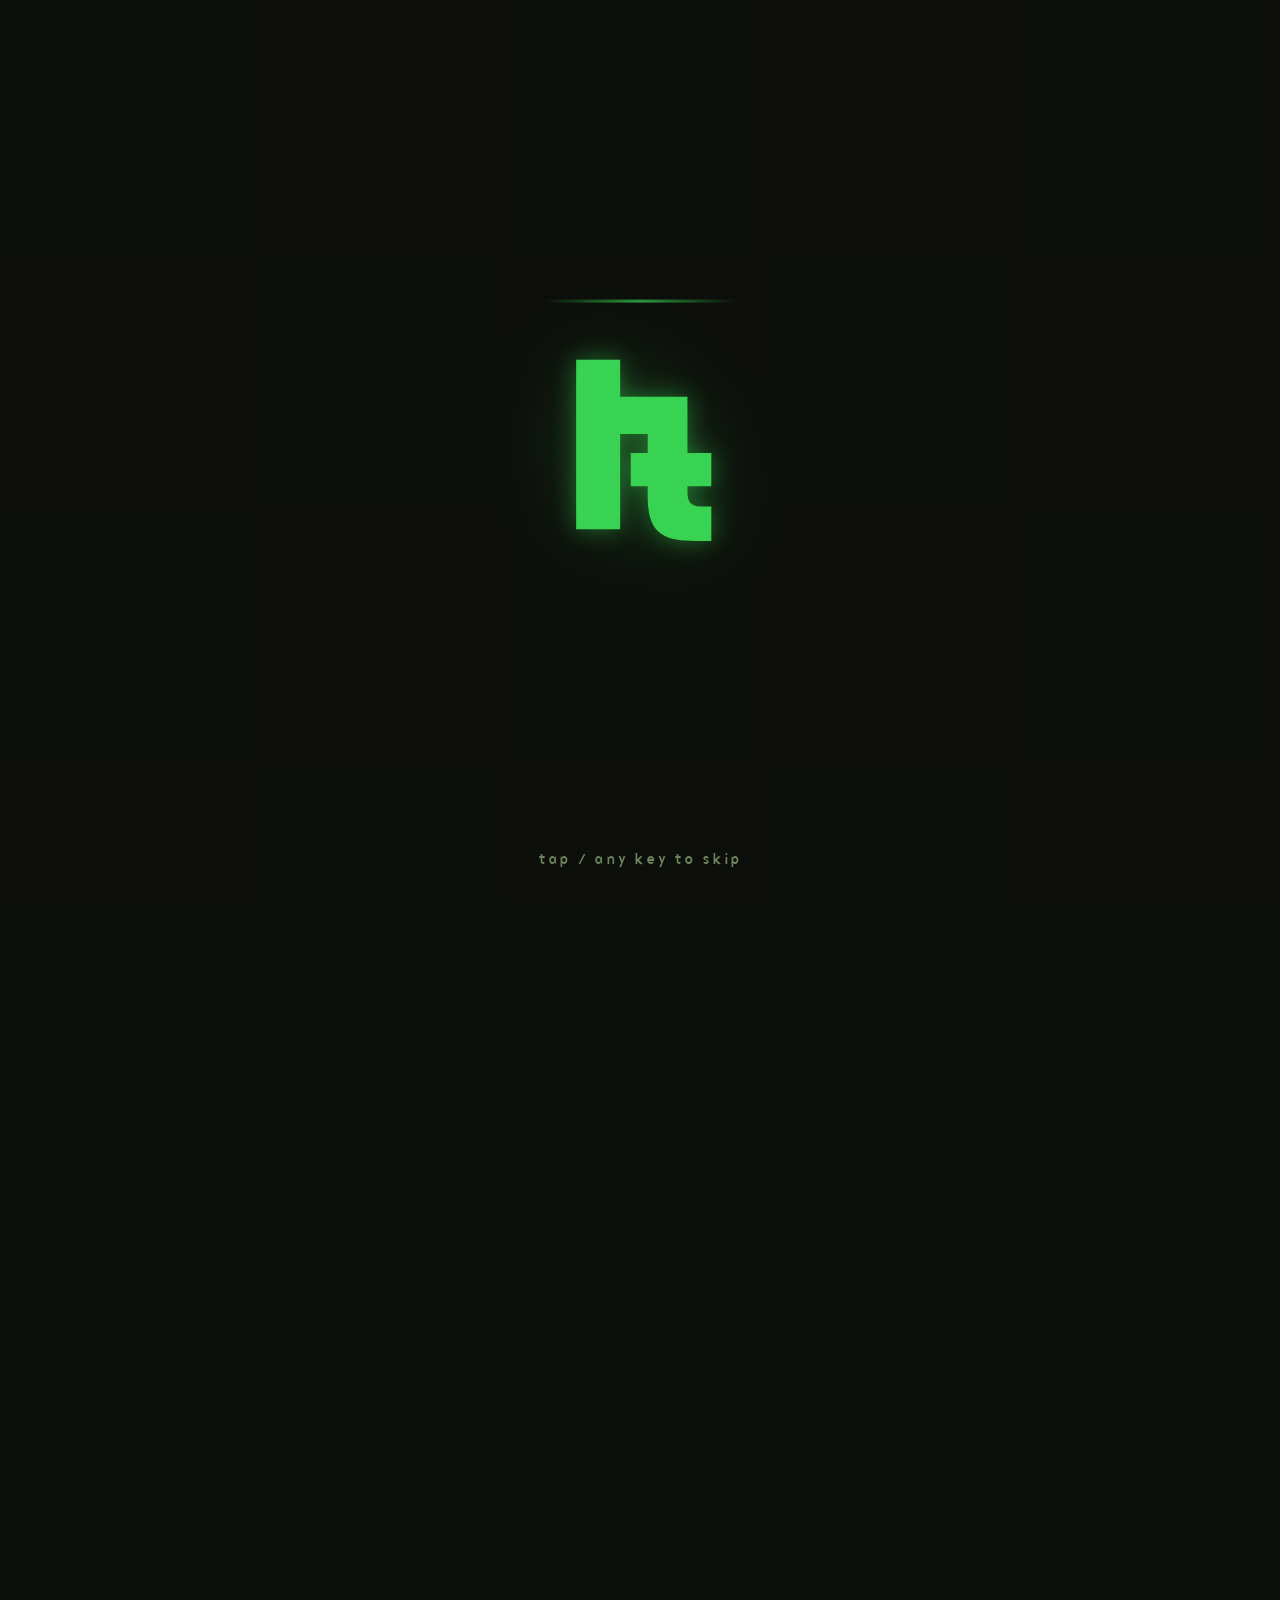
==== index.html @ 419418f8 "push" ====
<!DOCTYPE html>
<html lang="en">
<head>
<meta charset="utf-8">
<title>Keaton Raser — Data, Security &amp; Creative Technology</title>
<meta name="viewport" content="width=device-width, initial-scale=1, viewport-fit=cover">
<meta name="description" content="A hybrid portfolio spanning data-minded analysis, security, automation, visual systems, and creative technology by Keaton Raser in Los Angeles.">
<link rel="canonical" href="https://h1-t3k.design/">
<meta property="og:title" content="Keaton Raser — Data, Security &amp; Creative Technology">
<meta property="og:description" content="Design-led technical work across data, security, automation, and creative systems.">
<meta property="og:type" content="website">
<!-- FLASH-FREE GATE — must stay inline, in <head>, before any CSS.
     Runs synchronously so content is hidden before first paint
     only when the boot will actually play. -->
<script>
(function () {
  try {
    var seen    = sessionStorage.getItem('ht_boot_v1');
    var reduced = window.matchMedia &&
                  window.matchMedia('(prefers-reduced-motion: reduce)').matches;
    if (!seen) {
      document.documentElement.classList.add(reduced ? 'booting-rm' : 'booting');
      sessionStorage.setItem('ht_boot_v1', '1'); /* set at start: a mid-boot
        reload does not replay. Swap to set-on-complete if replay is wanted. */
    }
  } catch (e) { /* storage unavailable → no boot, content shows normally */ }
})();
</script>
<link rel="stylesheet" href="styles/main.css">
</head>
<body><script>
  /** 
   * Patch by web3url-gateway : Convert web3:// URLs into gateway URLs in various places
   */
  (function() {

    // Web3:// URL to Gateway URL convertor
    const convertWeb3UrlToGatewayUrl = function(web3Url) {
      // Parse the URL
      let matchResult = web3Url.match(/^(?<protocol>[^:]+):\/\/(?<hostname>[^:/?]+)(:(?<chainId>[1-9][0-9]*))?(?<path>.*)?$/)
      if(matchResult == null) {
        // Invalid web3:// URL
        return null;
      }
      let urlMainParts = matchResult.groups
  
      // Check protocol name
      if(["web3", "w3"].includes(urlMainParts.protocol) == false) {
        // Bad protocol name"
        return null;
      }
  
      // Get subdomain components
      let gateway = window.location.hostname.split('.').slice(-2).join('.') + (window.location.port ? ':' + window.location.port : '');
      let subDomains = []
      // Is the contract an ethereum address?
      if(/^0x[0-9a-fA-F]{40}$/.test(urlMainParts.hostname)) {
        subDomains.push(urlMainParts.hostname)
        if(urlMainParts.chainId !== undefined) {
          subDomains.push(urlMainParts.chainId)
        }
        else {
          subDomains.push(1);
        }
      }
      // It is a domain name
      else {
        if(urlMainParts.hostname.endsWith('.eth') && urlMainParts.chainId === undefined) {
          subDomains.push(urlMainParts.hostname)
          subDomains.push(1)
        }
        else {
          subDomains.push(urlMainParts.hostname)
          if(urlMainParts.chainId !== undefined) {
            subDomains.push(urlMainParts.chainId)
          }
        }
      }
  
      let gatewayUrl = window.location.protocol + "//" + subDomains.join(".") + "." + gateway + (urlMainParts.path ?? "")
      return gatewayUrl;
    }


    // Wrap the fetch() function to convert web3:// URLs into gateway URLs
    const originalFetch = fetch;
    fetch = function(input, init) {
      // Process absolute web3:// URLS: convert them into gateway HTTP URLs
      if (typeof input === 'string' && input.startsWith('web3://')) {
        const convertedUrl = convertWeb3UrlToGatewayUrl(input);
        if(convertedUrl == null) {
          console.error("Gateway fetch() wrapper: Unable to convert web3:// URL: " + input);
          return;
        }
        console.log('Gateway fetch() wrapper: Converted ' + input + ' to ' + convertedUrl);
        input = convertedUrl;
      }

      // Pipe through the original fetch function
      return originalFetch(input, init);
    };


    // Listen for clicks on <a> tags, and convert web3:// URLs into gateway URLs
    document.addEventListener('click', function(event) {
      const closestATag = event.target.closest('a');
      if(closestATag && closestATag.href.startsWith('web3://')) {
        event.preventDefault();
        const targetUrl = closestATag.href;
        const convertedUrl = convertWeb3UrlToGatewayUrl(targetUrl);
        if(convertedUrl == null) {
          console.error("Gateway A tag click wrapper: Unable to convert web3:// URL: " + targetUrl);
          return;
        }
        console.log('Gateway A tag click wrapper: Converted ' + targetUrl + ' to ' + convertedUrl);
        // If the A tag has a target="_blank" attribute, open the URL in a new tab
        if(closestATag.target === '_blank') {
          window.open(convertedUrl, '_blank');
        }
        else {
          window.location.href = convertedUrl;
        }
      }
    });


    // All tags with a attribute that can get an URL: override the setting of the attribute to convert web3:// URLs into gateway URLs
    const elementsWithUrlAttr = [
      {tagName: 'a', attrName: 'href'}, // <a>
      {tagName: 'link', attrName: 'href'}, // <link>
      {tagName: 'area', attrName: 'href'}, // <area>
      {tagName: 'img', attrName: 'src'}, // <img>
      {tagName: 'script', attrName: 'src'}, // <script>
      {tagName: 'iframe', attrName: 'src'}, // <iframe>
      // {tagName: 'audio', attr: 'src'}, // <audio>
      // {tagName: 'video', attr: 'src'}, // <video>
      {tagName: 'source', attrName: 'src'}, // <source>
      {tagName: 'embed', attrName: 'src'}, // <embed>
      {tagName: 'input', attrName: 'src'}, // <input type="image">
      {tagName: 'object', attrName: 'data'}, // <object>
      {tagName: 'image', attrName: 'href'}, // <image> of SVG
    ];
    // Override the setter of the attribute to convert web3:// URLs into gateway URLs
    elementsWithUrlAttr.forEach(function(elementWithUrlAttr) {
      const element = document.createElement(elementWithUrlAttr.tagName);
      const proto = element.constructor.prototype;
      const descriptor = Object.getOwnPropertyDescriptor(proto, elementWithUrlAttr.attrName);
      if (!descriptor || typeof descriptor.set !== 'function') {
        // Skip if no setter (e.g., SVG <image> 'href')
        return;
      }
      Object.defineProperty(proto, elementWithUrlAttr.attrName, {
        set: function(attrValue) {
          if(attrValue && typeof attrValue === 'string' && attrValue.startsWith('web3://')) {
            const convertedUrl = convertWeb3UrlToGatewayUrl(attrValue);
            if(convertedUrl == null) {
              console.error("Gateway " + element.name + " " + elementWithUrlAttr.attrName + " setter wrapper: Unable to convert web3:// URL: " + attrValue);
              descriptor.set.call(this, attrValue);
              return;
            }
            console.log('Gateway ' + element.name + ' ' + elementWithUrlAttr.attrName + ' setter wrapper: Converted ' + attrValue + ' to ' + convertedUrl);
            descriptor.set.call(this, convertedUrl);
          }
          else {
            descriptor.set.call(this, attrValue);
          }
        }
      });
    });
    // Added nodes to the DOM : convert web3:// URLs into gateway URLs
    const observer = new MutationObserver(function(mutations) {
      mutations.forEach(function(mutation) {
        // Insertion of nodes with the src attribute (img, iframe, audio, ...)
        if(mutation.type === 'childList') {
          mutation.addedNodes.forEach(function(addedNode) {
            // Ignore non-element nodes
            if(addedNode.nodeType != 1) {
              return;
            }
            // Find all nodes that have a web3:// URL in their attribute as defined in elementsWithUrlAttr
            elementsWithUrlAttr.forEach(function(elementWithUrlAttr) {
              const nodes = [...addedNode.querySelectorAll(elementWithUrlAttr.tagName + '[' + elementWithUrlAttr.attrName + '^="web3://"]')];
              // Check if the addedNode itself matches the tag and has the attribute starting with web3://
              if (
                addedNode.tagName === elementWithUrlAttr.tagName.toUpperCase() &&
                typeof addedNode.getAttribute === 'function' &&
                typeof addedNode.getAttribute(elementWithUrlAttr.attrName) === 'string' &&
                addedNode.getAttribute(elementWithUrlAttr.attrName).startsWith('web3://')
              ) {
                nodes.push(addedNode);
              }
              nodes.forEach(function(node) {
                const targetUrl = node.getAttribute(elementWithUrlAttr.attrName);
                const convertedUrl = convertWeb3UrlToGatewayUrl(targetUrl);
                if(convertedUrl == null) {
                  console.error("Gateway " + node.tagName + " injection wrapper: Unable to convert web3:// URL: " + targetUrl);
                  return;
                }
                console.log('Gateway ' + node.tagName + ' injection wrapper: Converted ' + targetUrl + ' to ' + convertedUrl);
                node.setAttribute(elementWithUrlAttr.attrName, convertedUrl);
              });
            });
          });
        }
      });
    });
    observer.observe(document.querySelector("body"), {childList: true, subtree: true});

  })();
</script>

  <!-- ══ BOOT OVERLAY — cold boot intro (styles: main.css BOOT section · timeline: assets/js/boot.js) ══ -->
  <div id="boot" aria-hidden="true">
    <div class="boot-log" id="bootLog"></div>
    <div class="mono-stage" id="monoStage">
      <div class="monogram" id="monogram">ht<span class="sweep" id="sweep"></span></div>
    </div>
    <div class="skip-hint">tap / any key to skip</div>
  </div>

  <div class="wrap grid">
    <nav class="cascade cascade-t1" aria-label="Primary">
      <span class="site-mono" role="img" aria-label="h1-t3k">&oslash;</span>
      <button class="nav-toggle" type="button" aria-expanded="false" aria-controls="site-menu">
        <span data-menu-label>Menu</span><span class="nav-toggle-mark" aria-hidden="true"></span>
      </button>
      <div class="nav-links" id="site-menu">
        <a href="index.html" aria-current="page">Home</a>
        <a href="projects.html">Projects</a>
        <a href="field-notes.html">Field Notes</a>
        <a href="design-archive.html">Design Archive</a>
        <a href="contact.html">Contact</a>
      </div>
    </nav>

    <header class="home-hero cascade cascade-t2">
      <h1>
        <span class="dim-line">Data-minded.</span>
        Design-led.
        <span class="amber-line">Security-aware.</span>
      </h1>
      <p class="hero-lede">I turn complex information and technical systems into clear evidence, usable experiences, and repeatable workflows.</p>
    </header>

    <section class="notice cascade cascade-t2" style="grid-column:auto;">
      // about
    </section>
    <!-- About -->
    <section class="fullrow editorial cascade cascade-t2" style="max-width:54ch;line-height:1.4;">
      <div class="sys-line"><span class="prompt"></span>whoami</div>
      <p>I am a hybrid practitioner working across information design, security research, agentic automation, and decentralized infrastructure.</p>
      <p>This portfolio is also a live publishing experiment: a place to show how analysis, systems thinking, and visual judgment can make technical work easier to understand and use.</p>
    </section>

    <section class="notice cascade cascade-t3" style="grid-column:auto;">
      // working range
    </section>
    <section class="practice-grid cascade cascade-t3" aria-label="Working range">
      <article class="practice-card">
        <span class="practice-index">01 / evidence</span>
        <div><h2>Data &amp; Automation</h2><p>Structured analysis, operational reporting, and local-first workflows designed to make decisions easier to trace.</p></div>
      </article>
      <article class="practice-card">
        <span class="practice-index">02 / systems</span>
        <div><h2>Security &amp; Infrastructure</h2><p>Monitoring, hardening, deployment documentation, and defensive research grounded in practical constraints.</p></div>
      </article>
      <article class="practice-card">
        <span class="practice-index">03 / experience</span>
        <div><h2>Design &amp; Creative Tech</h2><p>Visual systems, editorial hierarchy, and interaction patterns that clarify technical subject matter.</p></div>
      </article>
    </section>

    <!-- Latest Update (replaces the old live-feed placeholder) -->
    <section id="home-news" class="fullrow editorial cascade cascade-t3">
      <h3><em>Latest Update</em></h3>
      <div data-news-content>
        <p data-news-static><strong>02-27-2026</strong> — Site launch: web3-hosted portfolio published through decentralized storage with HTTPS-readable access.</p>
      </div>
    </section>

    <!-- Current Focus -->
    <section class="fullrow tight cascade cascade-t3" style="padding-top:52px;line-height:1.4;color:var(--green-dim);">
      <h3><em>Current Focus</em></h3>
      <p>Building toward practical agentic automation systems: local-first workflows, deployment documentation, infrastructure monitoring, and repeatable tools for real-world operations.</p>
    </section>

    <!-- Web3 Deployment -->
    <section class="fullrow tight cascade cascade-t3" style="padding-top:9px;line-height:1.4;color:var(--green-dim);">
      <h3><em><a href="projects.html">Web3 Deployment</a></em> <span style="position:relative;top:0.2em;margin-left:-0.5em">&#x21B4;</span></h3>
      <p>A decentralized publishing experiment — this site is hosted through web3 infrastructure and served over an HTTPS-readable proxy.</p>
      <p class="small"><a href="projects.html">View deployment →</a></p>
    </section>

    <!-- Projects -->
    <section class="fullrow tight cascade cascade-t3" style="padding-top:9px;line-height:1.4;color:var(--green-dim);">
      <h3><em><a href="projects.html">Projects</a></em> <span style="position:relative;top:0.2em;margin-left:-0.5em">&#x21B4;</span></h3>
      <p>Web3 publishing, automation workflows, deployment experiments, and technical portfolio work.</p>
      <p class="small"><a href="projects.html">View projects →</a></p>
    </section>

    <!-- Security Lab -->
    <section class="fullrow tight cascade cascade-t3" style="padding-top:9px;line-height:1.4;color:var(--green-dim);">
      <h3><em><a href="security-lab.html">Security Lab</a></em> <span style="position:relative;top:0.2em;margin-left:-0.5em">&#x21B4;</span></h3>
      <p>Infrastructure security, monitoring research, system hardening, and cybersecurity field notes.</p>
      <p class="small"><a href="security-lab.html">View lab notes →</a></p>
    </section>

    <!-- Field Notes -->
    <section class="fullrow tight cascade cascade-t3" style="padding-top:9px;line-height:1.4;color:var(--green-dim);">
      <h3><em><a href="field-notes.html">Field Notes</a></em> <span style="position:relative;top:0.2em;margin-left:-0.5em">&#x21B4;</span></h3>
      <p>Install notes, deployment logs, security research, tools, and economic reality from the build process.</p>
      <p class="small"><a href="field-notes.html">Read notes →</a></p>
    </section>

    <!-- Design Archive -->
    <section class="fullrow tight cascade cascade-t3" style="padding-top:9px;line-height:1.4;color:var(--green-dim);">
      <h3><em><a href="design-archive.html">Design Archive</a></em> <span style="position:relative;top:0.2em;margin-left:-0.5em">&#x21B4;</span></h3>
      <p>Visual systems, image work, and selected creative/production background.</p>
      <p class="small"><a href="design-archive.html">View archive →</a></p>
    </section>

    <!-- Background / credentials -->
    <section class="notice cascade cascade-t4" style="grid-column:auto;margin-top:40px;">
      // background
    </section>
    <section class="fullrow editorial cascade cascade-t4" style="max-width:54ch;line-height:1.4;">
      <p>I hold a Communication Arts degree from OTIS College of Art and Design and a Google Cybersecurity Professional Certificate. My work currently sits at the intersection of security, automation, decentralized publishing, and creative technical systems.</p>
      <p>Earlier experience in visual production and television informs the way I approach systems, presentation, documentation, and workflow design.</p>
    </section>

    <!-- Contact -->
    <section class="fullrow tight cascade cascade-t4" style="padding-top:24px;line-height:1.4;color:var(--green-dim);">
      <h3><em><a href="contact.html">Contact</a></em> <span style="position:relative;top:0.2em;margin-left:-0.5em">&#x21B4;</span></h3>
      <p class="small"><a href="contact.html">Get in touch →</a></p>
    </section>

    <footer class="center small fullrow cascade cascade-t4">
      <p>© 2026 k.b.r.<br><span id="visitor-counter" data-state="loading" role="status" aria-live="polite" aria-atomic="true">visits: …</span></p>
    </footer>

  </div>
  <script defer src="assets/js/init.js"></script>
  <script src="assets/js/boot.js"></script>
</body>
</html>
---- styles/main.css ----
/* ════════════════════════════════════════════════════════════════
   SITE DESIGN SYSTEM — v3
   Homebrew / macOS terminal (Grass + Sands), audience-calibrated
   typography, and restrained scroll motion. See styleguide.md.
   ════════════════════════════════════════════════════════════════ */

/* ── DISPLAY: DIN 2014 ──
   Self-hosted woff2 (converted from licensed OTF). Relative paths keep the
   bundle portable for content-addressed / web3 hosting. */
@font-face {
  font-family: 'DIN2014';
  src: url('../fonts/DIN2014-Regular.woff2') format('woff2');
  font-weight: 400; font-style: normal; font-display: swap;
}
@font-face {
  font-family: 'DIN2014';
  src: url('../fonts/DIN2014-DemiBold.woff2') format('woff2');
  font-weight: 600; font-style: normal; font-display: swap;
}
@font-face {
  font-family: 'DIN2014';
  src: url('../fonts/DIN2014-Bold.woff2') format('woff2');
  font-weight: 700; font-style: normal; font-display: swap;
}
@font-face {
  font-family: 'DIN2014';
  src: url('../fonts/DIN2014-ExtraBold.woff2') format('woff2');
  font-weight: 800; font-style: normal; font-display: swap;
}
/* True italics — real DIN italic files, never synthesized (see font-synthesis:none).
   Regular Italic (400) backs the editorial copy treatment; Bold Italic (700)
   backs the homebrew h3 headings. */
@font-face {
  font-family: 'DIN2014';
  src: url('../fonts/DIN2014-Italic.woff2') format('woff2');
  font-weight: 400; font-style: italic; font-display: swap;
}
@font-face {
  font-family: 'DIN2014';
  src: url('../fonts/DIN2014-BoldItalic.woff2') format('woff2');
  font-weight: 700; font-style: italic; font-display: swap;
}

/* ── MONO: BaseNine ──
   Only Regular/Bold (+ italics) are licensed here; CSS weights 300/500/600
   resolve to the nearest available face automatically. */
@font-face {
  font-family: 'Basenine';
  src: url('../fonts/Basenine-Regular.woff2') format('woff2');
  font-weight: 400; font-style: normal; font-display: swap;
}
@font-face {
  font-family: 'Basenine';
  src: url('../fonts/Basenine-Bold.woff2') format('woff2');
  font-weight: 700; font-style: normal; font-display: swap;
}
@font-face {
  font-family: 'Basenine';
  src: url('../fonts/Basenine-Italic.woff2') format('woff2');
  font-weight: 400; font-style: italic; font-display: swap;
}
@font-face {
  font-family: 'Basenine';
  src: url('../fonts/Basenine-BoldItalic.woff2') format('woff2');
  font-weight: 700; font-style: italic; font-display: swap;
}

/* ── Design tokens ── */
:root{
  /* Backgrounds */
  --bg:#0d0f0b; --bg2:#111409; --bg3:#161a0e;
  /* Borders */
  --border:#2a3020; --border2:#3a4530;
  /* Green — primary accent (Homebrew / Grass) */
  --green:#39d353; --green-dim:#2a9f40; --green-xs:#0e3518;
  /* Amber — earn/work accent (Sands) */
  --amber:#c8a84b; --amber-dim:#9c8036; --amber-xs:#2a1f08;
  /* Alert */
  --red:#e05c3a;
  /* Text */
  --text:#d4e8c2; --muted:#8aa477; --dim:#6e855f;

  /* Font stacks (commercial faces + faithful fallback chain) */
  --font-display:'DIN2014','Arial Narrow','Helvetica Neue Condensed',Arial,sans-serif;
  --font-mono:'Basenine','Courier New',Courier,monospace;

  --scanline:repeating-linear-gradient(
    0deg, transparent, transparent 2px,
    rgba(0,0,0,0.08) 2px, rgba(0,0,0,0.08) 4px);

  /* Back-compat aliases for legacy markup/inline styles */
  --fg:var(--text); --fg-dim:var(--muted); --rule:1px solid var(--border);
  --step--2:0.8125rem;
  --step--1:0.875rem;
  --step-0:clamp(1rem,0.96rem + 0.18vw,1.125rem);
  --step-1:clamp(1.125rem,1.05rem + 0.35vw,1.3125rem);
  --step-2:clamp(1.5rem,1.15rem + 1.6vw,2.5rem);
  --step-3:clamp(1.875rem,1.3rem + 2.4vw,3.25rem);
  --step-hero:clamp(2.75rem,6vw,4.75rem);
  --wrap:clamp(320px,94vw,1120px); --gap:20px; --gap-lg:28px;
}

*{box-sizing:border-box}
html{scroll-behavior:smooth;overflow-y:scroll;scrollbar-gutter:stable;font-size:var(--step-0)}
html,body{
  margin:0;padding:0;background:var(--bg);color:var(--text);
  font-family:var(--font-mono);line-height:1.65;
  /* Never algorithmically fake italics or bold — only use real font files */
  font-synthesis:none;
  -webkit-text-size-adjust:100%;text-size-adjust:100%;-webkit-font-smoothing:antialiased
}

/* ── Global terminal FX ── */
/* Scanline overlay */
body::before{
  content:'';position:fixed;inset:0;background:var(--scanline);
  pointer-events:none;z-index:100;opacity:0.5;
}
/* CRT vignette */
body::after{
  content:'';position:fixed;inset:0;
  background:radial-gradient(ellipse at center,transparent 60%,rgba(0,0,0,0.55) 100%);
  pointer-events:none;z-index:99;
}

@keyframes blink{0%,100%{opacity:1}50%{opacity:0}}
@keyframes fadeIn{from{opacity:0;transform:translateY(12px)}to{opacity:1;transform:translateY(0)}}

.cursor{
  display:inline-block;width:0.6em;height:1em;background:var(--green);
  vertical-align:text-bottom;animation:blink 1.1s step-end infinite;margin-left:3px;
}

/* ── Links ── */
a{color:var(--green);text-decoration:none}
.small a, a[href^="mailto:"], #home-bluesky a{color:var(--green-dim)}
.small a:hover, a[href^="mailto:"]:hover, #home-bluesky a:hover{font-style:italic;color:var(--green)}
a[href^="mailto:"]{text-decoration:underline}

img{max-width:100%;height:auto;display:block;border:1px solid var(--border)}
code,.addr{font-family:var(--font-mono);word-break:break-all;overflow-wrap:anywhere;color:var(--text)}
pre{white-space:pre-wrap;word-wrap:break-word}

/* ── Wrapper + safe-area for iOS ── */
.wrap{
  width:100%;max-width:var(--wrap);margin:0 auto;padding:clamp(16px,3vw,32px);
  position:relative;z-index:1;
  padding-left:max(16px,env(safe-area-inset-left));
  padding-right:max(16px,env(safe-area-inset-right));
  padding-top:max(16px,env(safe-area-inset-top));
  padding-bottom:max(16px,env(safe-area-inset-bottom));
}

/* ── Grid ── */
.grid{display:grid;grid-template-columns:1fr;gap:var(--gap)}
@media (min-width:880px){.grid{grid-template-columns:1fr 1fr;gap:var(--gap-lg)}}

/* ── Headings (display face) ── */
h1,h2,h3{font-family:var(--font-display);letter-spacing:-0.01em}
h1{font-size:var(--step-hero);font-weight:800;line-height:0.96;text-transform:uppercase;
   color:var(--green);text-shadow:0 0 40px rgba(57,211,83,0.22);margin:12px 0}
h2{font-size:var(--step-3);font-weight:700;line-height:1.05;text-transform:uppercase;color:var(--green)}
h3{font-size:var(--step-1);font-weight:700;line-height:1.2;letter-spacing:0.01em;color:var(--text)}

header.site{grid-column:1/-1;text-align:center;margin:12px 0}
footer{grid-column:1/-1;border-top:1px solid var(--border);margin-top:16px;padding-top:12px;text-align:center;color:var(--muted)}
.footer-sep{display:inline-block;padding:0 0.45em;color:var(--dim)}
#visitor-counter{
  display:inline-block;color:var(--dim);font:inherit;font-variant-numeric:tabular-nums;
  letter-spacing:0.04em;white-space:nowrap;transition:color 0.2s ease;
}
#visitor-counter[data-state="ready"]{color:var(--muted)}
#visitor-counter[data-state="offline"]{opacity:0.72}
#visitor-counter[hidden]{display:none}

/* ── Nav ── */
nav{
  grid-column:1/-1;display:flex;gap:16px;align-items:center;
  border-bottom:1px solid var(--border);padding:10px 0;position:relative;
}
nav img{
  width:32px;height:32px;border:1px solid var(--border);padding:3px;background:var(--bg);
  image-rendering:pixelated;opacity:0.72;filter:saturate(60%);flex:0 0 auto;
  transition:opacity 0.2s ease, filter 0.2s ease;
}
/* Brand 'ht' monogram in the nav (replaces the generated icon) */
.site-mono{
  flex:0 0 auto;position:relative;z-index:1;
  font-family:'Monogram',var(--font-display);
  font-weight:800;font-size:2rem;line-height:1;
  text-transform:lowercase;letter-spacing:-0.02em;
  color:var(--green);user-select:none;
  text-shadow:0 0 14px rgba(57,211,83,0.3);
}
.nav-links{display:flex;flex-wrap:wrap;gap:10px 16px;align-items:center}
nav a{
  /* Menu is BaseNine (mono), non-italic — uppercase + tracking kept for rhythm */
  font-family:var(--font-mono);text-transform:uppercase;letter-spacing:0.06em;font-weight:700;font-size:1rem;
  color:var(--text);opacity:0.55;transition:opacity 0.2s ease,color 0.2s ease;
}
nav a.current, nav a[aria-current="page"]{opacity:1;color:var(--green);text-decoration:none}
.nav-toggle{
  display:none;margin-left:auto;padding:8px 0;border:0;border-radius:0;background:transparent;color:var(--text);
  font-family:var(--font-mono);font-size:1rem;font-weight:700;letter-spacing:0.08em;text-transform:uppercase;
  min-width:44px;min-height:44px;align-items:center;justify-content:flex-end;gap:10px;cursor:pointer;
}
/* Icon-only toggle: hide the "Menu"/"Close" text but keep it as the
   button's accessible name for screen readers. */
.nav-toggle [data-menu-label]{
  position:absolute;width:1px;height:1px;padding:0;margin:-1px;
  overflow:hidden;clip:rect(0 0 0 0);clip-path:inset(50%);
  white-space:nowrap;border:0;
}
.nav-toggle-mark{display:grid;gap:4px;width:20px}
.nav-toggle-mark::before,.nav-toggle-mark::after{
  content:'';display:block;width:20px;height:1px;background:currentColor;
  transition:transform 0.2s ease;
}
.nav-toggle[aria-expanded="true"] .nav-toggle-mark::before{transform:translateY(2.5px) rotate(45deg)}
.nav-toggle[aria-expanded="true"] .nav-toggle-mark::after{transform:translateY(-2.5px) rotate(-45deg)}
.nav-toggle:focus-visible,nav a:focus-visible{outline:1px dashed var(--green);outline-offset:4px}

@media (hover:hover) and (pointer:fine){
  nav a:hover{opacity:1;color:var(--green)}
  nav a:focus-visible{opacity:1;color:var(--green)}
}

/* ── Desktop: full-bleed sticky frosted top bar ── */
@media (min-width:1081px){
  /* Break the bar out of the centered wrap so it spans the whole viewport,
     then re-inset its contents. 50% - 50vw always equals the wrap's side
     inset, so this lands flush on both edges at any width. */
  nav{
    margin-left:calc(50% - 50vw);
    margin-right:calc(50% - 50vw);
    padding-left:max(24px,env(safe-area-inset-left));
    padding-right:max(24px,env(safe-area-inset-right));
  }
  /* Links fill the bar: the first group hugs the logo on the left,
     while the last link (Contact) is pushed to the far right edge. */
  nav .nav-links{flex:1 1 auto}
  nav .nav-links a:last-child{margin-left:auto}
  /* Sticky so page content scrolls behind the frosted-glass fade — same
     treatment as the mobile bar: opaque at the top easing to transparent at
     the bottom, over a backdrop blur. */
  body.nav-enhanced>.wrap{z-index:auto}
  body.nav-enhanced nav{
    position:sticky;top:0;z-index:1001;
    background:linear-gradient(to bottom,
      rgba(13,15,11,0.98) 0,
      rgba(13,15,11,0.12) 100%);
    -webkit-backdrop-filter:blur(12px);backdrop-filter:blur(12px);
  }
}

@media (max-width:1080px){
  /* --nav-h = visible bar height below the notch. The fixed bar also covers
     the safe-area (notch) strip itself, so nothing bleeds through the top. */
  :root{--nav-h:52px}
  /* Bar is position:fixed (like SoundCloud): always pinned to the viewport
     top, so the Menu/Close toggle stays reachable no matter the scroll. The
     wrap reserves space for it instead of the browser painting content under. */
  body.nav-enhanced>.wrap{
    z-index:auto;
    padding-top:calc(env(safe-area-inset-top) + var(--nav-h) + 10px);
  }
  body.nav-enhanced nav{
    position:fixed;top:0;left:0;right:0;z-index:1001;
    box-sizing:border-box;margin:0;gap:16px;align-items:center;
    min-height:calc(env(safe-area-inset-top) + var(--nav-h));
    padding:env(safe-area-inset-top) max(16px,env(safe-area-inset-right))
      0 max(16px,env(safe-area-inset-left));
    /* One continuous fade across the whole bar, easing up through the notch
       strip too — no hard stop where the notch meets the bar. Near-opaque at
       the very top (keeps the status-bar area clean) down to strongly
       transparent at the bottom. */
    background:linear-gradient(to bottom,
      rgba(13,15,11,0.98) 0,
      rgba(13,15,11,0.12) 100%);
    border-bottom:1px solid var(--border);
    -webkit-backdrop-filter:blur(12px);backdrop-filter:blur(12px);
    transform:none !important;
    animation:none !important;opacity:1 !important;
  }
  body.nav-enhanced nav img{position:relative;z-index:1}
  body.nav-enhanced .nav-toggle{display:inline-flex;position:relative;z-index:1}
  body.nav-enhanced>.nav-links[data-mobile-menu]{
    position:fixed;inset:0;z-index:1000;min-height:100vh;min-height:100dvh;max-width:none;
    display:flex;flex-flow:column nowrap;align-items:flex-start;justify-content:flex-start;gap:0;
    padding:calc(env(safe-area-inset-top) + var(--nav-h) + 26px) max(24px,env(safe-area-inset-right))
      max(32px,env(safe-area-inset-bottom)) max(24px,env(safe-area-inset-left));
    background-color:var(--bg2);background-image:var(--scanline);
    overflow-y:auto;overscroll-behavior:contain;-webkit-overflow-scrolling:touch;
    opacity:1;visibility:hidden;pointer-events:none;transform:translate3d(0,-100%,0);will-change:transform;
    transition:transform 0.52s cubic-bezier(0.76,0,0.24,1),visibility 0s linear 0.52s;
  }
  body.menu-open>.nav-links[data-mobile-menu]{
    visibility:visible;pointer-events:auto;transform:translate3d(0,0,0);transition-delay:0s;
  }
  body.nav-enhanced>.nav-links[data-mobile-menu]::before{
    content:'// portfolio navigation';font-family:var(--font-mono);font-size:var(--step--2);
    letter-spacing:0.12em;text-transform:uppercase;color:var(--dim);margin-bottom:18px;
  }
  body.nav-enhanced>.nav-links[data-mobile-menu] a{
    width:100%;padding:10px 0;border-bottom:1px solid var(--border);
    font-family:var(--font-display);font-size:clamp(1.75rem,9vw,2.5rem);font-weight:700;
    line-height:1;text-transform:uppercase;letter-spacing:-0.01em;opacity:0;transform:translateY(-12px);
    transition:opacity 0.24s ease,transform 0.32s ease,color 0.2s ease;
  }
  body.menu-open>.nav-links[data-mobile-menu] a{opacity:0.72;transform:translateY(0)}
  body.menu-open>.nav-links[data-mobile-menu] a[aria-current="page"]{opacity:1}
  body.menu-open>.nav-links[data-mobile-menu] a:nth-child(1){transition-delay:0.20s}
  body.menu-open>.nav-links[data-mobile-menu] a:nth-child(2){transition-delay:0.24s}
  body.menu-open>.nav-links[data-mobile-menu] a:nth-child(3){transition-delay:0.28s}
  body.menu-open>.nav-links[data-mobile-menu] a:nth-child(4){transition-delay:0.32s}
  body.menu-open>.nav-links[data-mobile-menu] a:nth-child(5){transition-delay:0.36s}
  body.menu-open>.nav-links[data-mobile-menu] a:nth-child(6){transition-delay:0.40s}
  html.menu-open,body.menu-open{overflow:hidden !important;overscroll-behavior:none;touch-action:none}
}

/* Icon desaturated on Home page */
body:has(a[aria-current="page"][href="index.html"]) nav img{opacity:0.6;filter:saturate(0%)}

/* ── Dashed info blocks ── */
.notice,.news{
  grid-column:1/-1;border:1px dashed var(--border2);padding:8px 8px 7px 8px;background:var(--bg2);
  font-weight:bold;font-style:italic;color:var(--text);max-width:48ch;
}
nav + .notice, nav + .design-wrap{margin-top:-6px}
.notice + section > :first-child, .notice + .gallery{margin-top:0}
.grid:has(> section ~ header.site) > header.site{margin-top:calc(-1 * var(--gap) + 4px)}
@media (min-width:880px){
  .grid:has(> section ~ header.site) > header.site{margin-top:calc(-1 * var(--gap-lg) + 6px)}
}

/* ── Gallery (Design) ── */
figure{
  margin:0;padding:0;aspect-ratio:1;background:var(--green-xs);border:1px solid var(--border);
  display:flex;align-items:center;justify-content:center;position:relative;overflow:hidden;
  width:100%;opacity:0.5;transition:opacity 0.2s ease;
}
figure svg{display:block;width:100%;height:100%;filter:saturate(0.6)}
figure figcaption{position:absolute;bottom:6px;right:7px;font-size:var(--step--2);color:var(--muted);pointer-events:none}
@media (hover:hover) and (pointer:fine){
  figure:hover{opacity:1}
  figure:hover svg{filter:saturate(1)}
}
.gallery{display:grid;grid-template-columns:1fr 1fr;gap:12px}
@media (min-width:880px){.gallery{grid-template-columns:1fr 1fr 1fr}}
.design-wrap{width:100%;max-width:none;display:flex;flex-direction:column;gap:var(--gap)}

/* ── Utilities ── */
.small{font-size:var(--step--1);color:var(--muted);line-height:1.6}
.center{text-align:center}
.fullrow{grid-column:1/-1}
.tight p,.tight .small{margin-top:2px;margin-bottom:2px}
.tight h3{margin-bottom:4px}
#home-news h3{margin-bottom:-5px !important;padding-bottom:0}
.gap-before{margin-top:16px !important}
/* Optical alignment: indent fullrow body text to match notice padding */
section.fullrow{padding-left:9px}
.placeholder{color:var(--muted);font-style:italic}

/* ── Editorial copy: real DIN 2014 italic (the typographic rule) ── */
.editorial p{font-family:var(--font-display);font-weight:400;font-style:italic}
/* Contact identity: upright DIN 2014 */
.din-id{font-family:var(--font-display);font-weight:400;font-style:normal}

/* ── Name dropdown (contact) ── */
.name-dropdown{position:relative;display:inline-block}
.name-trigger{cursor:pointer;border-bottom:1px dashed var(--border2);transition:opacity 0.2s ease}
.name-card{
  display:none;position:absolute;top:100%;left:0;margin-top:8px;padding:8px 12px;background:var(--bg2);
  border:1px dashed var(--border2);text-align:center;white-space:nowrap;width:max-content;z-index:10;
}
.name-card p{margin:4px 0}
.name-card a{color:var(--green)}
@media (hover:hover) and (pointer:fine){
  .name-dropdown:hover .name-card{display:block}
  .name-dropdown:hover .name-trigger{opacity:0.7}
}
.name-dropdown:focus-within .name-card{display:block}
.name-trigger:focus{outline:1px dashed var(--border2);outline-offset:2px}

/* ── web3 inline hint popup ── */
.web3-hint{position:relative;display:inline}
.web3-trigger{color:var(--green);text-decoration:none;border-bottom:1px dashed var(--green-dim);cursor:pointer;transition:opacity 0.2s ease}
.web3-trigger:hover{opacity:0.8;text-decoration:underline}
.web3-trigger:focus{outline:1px dashed var(--border2);outline-offset:2px}
.web3-popup{display:none;position:absolute;bottom:100%;left:50%;transform:translateX(-50%);margin-bottom:8px;padding:8px 12px;background:var(--bg2);border:1px dashed var(--border2);white-space:nowrap;z-index:10;font-size:var(--step--2);line-height:1.45}
.web3-popup-link{color:var(--green);text-decoration:none;font-style:italic}
.web3-popup-link:hover{text-decoration:underline}
.web3-hint:hover .web3-popup{display:block}
.web3-hint:focus-within .web3-popup{display:block}

/* ── Gallery thumbnails: monochrome green ── */
.gallery-thumb{
  position:absolute;inset:0;width:100%;height:100%;object-fit:cover;border:none;
  filter:grayscale(1) brightness(0.45) sepia(1) hue-rotate(75deg) saturate(3);
  transition:filter 0.2s ease;
}
.gallery-popup{
  display:none;position:absolute;z-index:101;flex-direction:column;align-items:center;
  background:var(--bg2);border:1px dashed var(--border2);padding:10px;max-width:320px;width:max-content;pointer-events:auto;
}
.gallery-popup-img{display:block;max-width:280px;max-height:280px;width:auto;height:auto;border:1px solid var(--border);image-rendering:auto}
.gallery-popup-details{display:flex;flex-direction:column;gap:3px;margin-top:10px;font-size:var(--step--2);color:var(--muted);text-align:center;white-space:normal}
.gallery-popup-details strong{color:var(--text);font-size:var(--step--1)}
.gallery-popup-desc{font-style:italic}
.gallery-popup-note{color:var(--green);font-size:var(--step--2);margin-top:6px;border-top:1px dashed var(--dim);padding-top:6px}
@media (hover:hover) and (pointer:fine){
  figure:hover .gallery-thumb{filter:grayscale(1) brightness(0.55) sepia(1) hue-rotate(75deg) saturate(3)}
}
@media (hover:none){.gallery-popup{display:none !important}}

/* ════════════════════════════════════════════════════════════════
   v2 BLOG / POST COMPONENTS
   Shared primitives used by field-notes.html and the post pages.
   ════════════════════════════════════════════════════════════════ */

/* Post wrapper: single narrow column (overrides .grid 2-col) */
.post{display:block;max-width:860px}

/* Terminal title bar */
.term-bar{display:flex;align-items:center;gap:7px;margin:8px 0 20px;opacity:0.6;border:0;padding:0}
.term-dot{width:11px;height:11px;border-radius:50%;border:0;padding:0}
.term-dot:nth-child(1){background:var(--red)}
.term-dot:nth-child(2){background:var(--amber)}
.term-dot:nth-child(3){background:var(--green)}
.term-title{font-family:var(--font-mono);font-size:var(--step--2);color:var(--muted);margin-left:8px;letter-spacing:0.04em}

.sys-line{font-size:var(--step--2);color:var(--dim);margin-bottom:8px;letter-spacing:0.04em}
.prompt{color:var(--green-dim);user-select:none}
.prompt::before{content:'$ '}

/* Post header */
.post-header{padding:24px 0 40px;border-bottom:1px solid var(--border);animation:fadeIn 0.5s ease both}
.post-header h1{margin:18px 0 16px}
.post-header h1 .dim-line, .home-hero h1 .dim-line{color:var(--muted);display:block;font-weight:700}
.post-header h1 .amber-line, .home-hero h1 .amber-line{color:var(--amber);text-shadow:0 0 30px rgba(200,168,75,0.3);display:block}
.header-sub{font-size:1rem;color:var(--muted);font-weight:400;max-width:62ch;margin:18px 0 28px;line-height:1.72;font-style:italic}

.status-row{display:flex;flex-wrap:wrap;gap:16px;font-size:var(--step--2);color:var(--dim);letter-spacing:0.06em;text-transform:uppercase;margin-top:8px}
.status-row .ok{color:var(--green)}
.status-row .warn{color:var(--amber)}

/* // section labels with trailing rule */
.section-head{
  font-family:var(--font-display);font-size:var(--step--2);font-weight:700;letter-spacing:0.14em;text-transform:uppercase;
  color:var(--dim);padding:40px 0 16px;display:flex;align-items:center;gap:12px;
}
.section-head::after{content:'';flex:1;height:1px;background:var(--border)}

/* Intro prompt lines */
.intro{padding:32px 0;border-bottom:1px solid var(--border);animation:fadeIn 0.5s 0.1s ease both}
.intro-line{display:flex;gap:10px;margin-bottom:12px;font-size:1rem;color:var(--text);font-weight:400;line-height:1.7}
.intro-line .p{color:var(--green-dim);flex-shrink:0}
.intro-line p{margin:0}

/* Cards */
.cards{display:flex;flex-direction:column;gap:2px;animation:fadeIn 0.5s 0.2s ease both}
.card{
  background:var(--bg2);border:1px solid var(--border);border-left:3px solid var(--border2);
  padding:0;transition:border-color 0.15s, background 0.15s;position:relative;overflow:hidden;
}
.card:hover{background:var(--bg3)}
.card.work-card{border-left-color:var(--amber)}
.card.ride-card{border-left-color:var(--green)}
.card.invest-card{border-left-color:var(--green-dim)}
.card.work-card::before,.card.ride-card::before{content:'';position:absolute;top:0;left:-3px;bottom:0;width:3px}
.card.work-card::before{background:var(--amber);box-shadow:0 0 12px var(--amber)}
.card.ride-card::before{background:var(--green);box-shadow:0 0 12px var(--green)}

.card-inner{display:grid;grid-template-columns:220px 1fr;min-height:160px}
@media (max-width:600px){.card-inner{grid-template-columns:1fr}}
.card-left{padding:24px 20px;border-right:1px solid var(--border);display:flex;flex-direction:column;justify-content:space-between;gap:12px}
.card-service{font-family:var(--font-display);font-size:var(--step-2);font-weight:800;letter-spacing:-0.01em;text-transform:uppercase;line-height:1}
.work-card .card-service{color:var(--amber)}
.ride-card .card-service{color:var(--green)}
.invest-card .card-service{color:var(--text)}
.card-type{font-size:var(--step--2);letter-spacing:0.11em;text-transform:uppercase;font-weight:700}
.work-card .card-type{color:var(--amber-dim)}
.ride-card .card-type{color:var(--green-dim)}
.invest-card .card-type{color:var(--muted)}
.card-bonus{font-family:var(--font-display);font-size:1.125rem;font-weight:700;letter-spacing:0.03em;line-height:1.25}
.work-card .card-bonus{color:var(--amber)}
.ride-card .card-bonus{color:var(--green)}
.invest-card .card-bonus{color:var(--text)}
.card-right{padding:24px 24px 20px;display:flex;flex-direction:column;gap:12px}
.card-desc{font-size:1rem;color:var(--muted);font-weight:400;line-height:1.72;font-style:italic}

.steps{list-style:none;display:flex;flex-direction:column;gap:5px;margin:4px 0 0;padding:0}
.steps li{font-size:0.9375rem;color:var(--text);display:flex;gap:8px;align-items:baseline;font-weight:400}
.steps li::before{content:'→';color:var(--dim);font-size:var(--step--1);flex-shrink:0}

.card-footer{display:flex;align-items:center;justify-content:space-between;flex-wrap:wrap;gap:10px;border-top:1px solid var(--border);padding:14px 24px}
.card-fine{font-size:var(--step--2);letter-spacing:0.04em}
.work-card .card-fine,.invest-card .card-fine{color:var(--amber-dim)}
.ride-card .card-fine{color:var(--green-dim)}

/* CTA buttons (sharp corners, fill on hover) */
.cta-btn{
  font-family:var(--font-display);font-size:1rem;font-weight:800;letter-spacing:0.08em;text-transform:uppercase;
  text-decoration:none;padding:9px 18px;border:1px solid currentColor;border-radius:0;
  min-height:44px;display:inline-flex;align-items:center;gap:8px;transition:background 0.15s, color 0.15s;
}
.work-card .cta-btn{color:var(--amber)}
.work-card .cta-btn:hover{background:var(--amber);color:#000}
.ride-card .cta-btn{color:var(--green)}
.ride-card .cta-btn:hover{background:var(--green);color:#000}
.invest-card .cta-btn{color:var(--text)}
.invest-card .cta-btn:hover{background:var(--text);color:#000}
/* Disabled CTA (links not yet configured) */
.cta-btn[aria-disabled="true"]{opacity:0.4;pointer-events:none;cursor:not-allowed}

/* Badges / tags */
.no-interview-tag,.tag{
  font-family:var(--font-display);font-size:var(--step--2);letter-spacing:0.1em;text-transform:uppercase;
  border:1px solid var(--amber-dim);color:var(--amber-dim);padding:4px 8px;font-weight:700;
}

/* FAQ */
.faq{padding:48px 0;border-top:1px solid var(--border);animation:fadeIn 0.5s 0.3s ease both}
.faq-head{font-family:var(--font-display);font-size:var(--step-3);font-weight:800;text-transform:uppercase;color:var(--green);letter-spacing:-0.01em;margin-bottom:28px}
.faq-item{border-bottom:1px solid var(--border);padding:18px 0;display:grid;grid-template-columns:20px 1fr;gap:14px;align-items:start}
.faq-num{font-family:var(--font-mono);font-size:var(--step--2);color:var(--dim);padding-top:2px}
.faq-item h3{font-family:var(--font-display);font-size:1rem;font-weight:700;text-transform:uppercase;letter-spacing:0.03em;color:var(--text);margin-bottom:8px}
.faq-item p{font-size:1rem;color:var(--muted);font-weight:400;line-height:1.75}

/* Affiliate / disclaimer footer */
.disclaimer{padding:32px 0 24px;font-size:var(--step--2);color:var(--dim);line-height:1.7;border-top:1px solid var(--border)}
.disclaimer strong{color:var(--muted)}

/* Long-form prose blocks inside posts */
.prose p{margin:0 0 16px;color:var(--text);font-weight:400;font-size:1.0625rem;line-height:1.76;max-width:66ch}
.prose p:last-child{margin-bottom:0}
.scope-list{list-style:none;margin:28px 0;padding:0;display:grid;grid-template-columns:repeat(2,minmax(0,1fr));gap:2px;max-width:900px}
.scope-list li{padding:22px;background:var(--bg2);border:1px solid var(--border);display:flex;flex-direction:column;gap:8px}
.scope-list strong{font-family:var(--font-display);font-size:var(--step-1);text-transform:uppercase;color:var(--green)}
.scope-list span{font-size:1rem;line-height:1.65;color:var(--muted)}
@media (max-width:700px){.scope-list{grid-template-columns:1fr}}

/* ── Blog index post list ── */
.post-list{list-style:none;margin:0;padding:0;display:flex;flex-direction:column;gap:2px}
.post-list li{margin:0}
.post-item{
  display:block;background:var(--bg2);border:1px solid var(--border);border-left:3px solid var(--border2);
  padding:18px 20px;transition:border-color 0.15s, background 0.15s;text-decoration:none;
}
.post-item:hover{background:var(--bg3);border-left-color:var(--green)}
.post-item .post-meta{font-size:var(--step--2);letter-spacing:0.1em;text-transform:uppercase;color:var(--dim);margin-bottom:10px}
.post-item h3{font-family:var(--font-display);font-size:var(--step-2);font-weight:800;text-transform:uppercase;color:var(--green);letter-spacing:-0.01em;margin:0 0 10px;line-height:1}
.post-item p{font-size:1rem;color:var(--muted);font-weight:400;font-style:italic;line-height:1.68;margin:0;max-width:66ch}
.post-item .tag{margin-top:10px;display:inline-block;border-color:var(--dim);color:var(--dim)}
/* Draft state */
.post-item.draft{opacity:0.6;cursor:default}
.post-item.draft:hover{background:var(--bg2);border-left-color:var(--border2)}
.post-item.draft h3{color:var(--muted)}

/* ── Home positioning ── */
.home-hero{
  grid-column:1/-1;padding:clamp(40px,8vw,88px) 0 clamp(32px,6vw,64px);
  border-bottom:1px solid var(--border);text-align:left;
}
.eyebrow{
  margin:0 0 18px;font-family:var(--font-mono);font-size:var(--step--2);font-weight:700;
  letter-spacing:0.12em;text-transform:uppercase;color:var(--dim);
}
.home-hero h1{max-width:12ch;margin:0 0 24px}
.home-hero .hero-lede{max-width:62ch;margin:0;color:var(--muted);font-size:var(--step-1);line-height:1.7}
.page-intro{
  grid-column:1/-1;padding:clamp(40px,8vw,88px) 0 clamp(32px,6vw,64px);
  border-bottom:1px solid var(--border);
}
.page-intro h1{max-width:14ch;margin:0 0 18px}
.page-intro p:last-child{max-width:62ch;margin:0;color:var(--muted);font-size:var(--step-1);line-height:1.7}
.practice-grid{grid-column:1/-1;display:grid;grid-template-columns:repeat(3,minmax(0,1fr));gap:2px}
.practice-card{
  min-height:230px;padding:clamp(22px,4vw,36px);background:var(--bg2);border:1px solid var(--border);
  display:flex;flex-direction:column;justify-content:space-between;gap:24px;
}
.practice-card .practice-index{font-size:var(--step--2);color:var(--dim);letter-spacing:0.08em}
.practice-card h2{font-size:var(--step-2);margin:0 0 12px}
.practice-card p{margin:0;color:var(--muted);font-size:1rem;line-height:1.68;max-width:38ch}

/* ── Project flow: native scroll + sticky framing ── */
.project-flow-layout{display:grid;gap:24px;align-items:start}
.project-flow-rail{padding:4px 0 16px;border-bottom:1px solid var(--border)}
.project-flow-rail p{margin:10px 0 0;color:var(--muted);font-size:var(--step--1);line-height:1.6}
.project-flow{counter-reset:project;gap:16px}
.project-flow li{counter-increment:project;position:sticky;top:24px}
.project-flow li:nth-child(1){z-index:1}
.project-flow li:nth-child(2){z-index:2}
.project-flow li:nth-child(3){z-index:3}
.project-flow li:nth-child(4){z-index:4}
.project-flow li:nth-child(5){z-index:5}
.project-flow li:nth-child(6){z-index:6}
.project-flow li:nth-child(7){z-index:7}
.project-flow li:nth-child(8){z-index:8}
.project-flow li:nth-child(9){z-index:9}
.project-flow .post-item{
  min-height:clamp(300px,65svh,640px);padding:clamp(28px,6vw,64px);display:flex;flex-direction:column;
  justify-content:center;border-left-width:4px;isolation:isolate;
}
.project-flow .post-item::before{
  content:counter(project,decimal-leading-zero);position:absolute;top:18px;right:20px;
  font-family:var(--font-display);font-size:var(--step-2);font-weight:800;color:var(--border2);z-index:-1;
}
.project-flow .post-item .tag{align-self:flex-start}
.motion-ready [data-scroll-project]{opacity:0.5;transform:translateY(24px);transition:opacity 0.5s ease,transform 0.5s ease,border-color 0.3s ease}
.motion-ready [data-scroll-project].is-in-view{opacity:1;transform:translateY(0);border-left-color:var(--green)}

@media (min-width:900px){
  .project-flow-layout{grid-template-columns:minmax(180px,240px) minmax(0,1fr);gap:clamp(28px,5vw,64px)}
  .project-flow-rail{position:sticky;top:92px;border-bottom:0;padding-top:8px}
}
@media (max-width:760px){
  .practice-grid{grid-template-columns:1fr}
  .practice-card{min-height:0}
}
@media (max-width:1080px){.project-flow li{top:84px}}


/* ══════════════════════════════════════════════════════════
   BOOT — cold boot intro (index.html only)
   This section is part of the shared versioned stylesheet.
   Per intro-cold-boot-spec.md v2026.1.

   Gate classes (booting / booting-rm / boot-done / did-boot)
   are set only by index.html's inline <head> script, so these
   rules are inert on every other page sharing this stylesheet.
   Reuses this stylesheet's existing @keyframes blink / fadeIn and the
   site-wide .cursor (identical values to the demo's).
   ══════════════════════════════════════════════════════════ */

/* Monogram glyph face — ported from matrix.html, woff2 only,
   path normalized to fonts/monogram.woff2.
   \u00F8 = site-theme variant (in use), \uE000 = literal form.
   font-display:block per spec §6.5 (an empty center is worse
   than a brief 'ht' stand-in). */
@font-face{
  font-family:'Monogram';
  src:url('../fonts/monogram.woff2') format('woff2');
  font-weight:normal; font-style:normal; font-display:block;
}

/* ── Overlay ── */
#boot{
  position:fixed;inset:0;background:var(--bg);
  z-index:200;display:none;              /* JS shows it only when booting */
}
#boot::before{                           /* own scanline layer — texture continuous above z-100 */
  content:'';position:absolute;inset:0;background:var(--scanline);
  pointer-events:none;opacity:0.5;
}
html.booting #boot,
html.booting-rm #boot{display:block}
#boot.exit{opacity:0;transition:opacity 240ms linear}

/* Content hidden until boot completes. This index has no .site
   wrapper — the top-level container is body > .wrap. */
html.booting body>.wrap,
html.booting-rm body>.wrap{visibility:hidden}
html.boot-done body>.wrap{visibility:visible}

/* ── Boot log (top-left, utilitarian) ── */
.boot-log{
  position:absolute;top:56px;left:0;right:0;
  max-width:var(--wrap);margin:0 auto;padding:0 16px;
  padding-left:max(16px,env(safe-area-inset-left));
  padding-right:max(16px,env(safe-area-inset-right));
  font-family:var(--font-mono);font-size:var(--step--1);line-height:1.8;
  color:var(--muted);letter-spacing:0.02em;
}
.boot-log.wipe{opacity:0;transition:opacity 120ms linear}

.bl{display:flex;justify-content:space-between;gap:12px;white-space:pre;opacity:0}
.bl.on{opacity:1}
.bl .ok{color:var(--green);opacity:0}
.bl .ok.on{opacity:1}
.bl-head{color:var(--dim)}
/* blinking block cursor: reuses the site-wide .cursor + blink */

/* ── Monogram stage (center, iconic) ── */
.mono-stage{
  position:absolute;inset:0;
  display:flex;align-items:center;justify-content:center;
  opacity:0;pointer-events:none;
}
.mono-stage.on{opacity:1}
.monogram{
  font-family:'Monogram',var(--font-display); /* DIN 'ht' stand-in until the face loads */
  font-weight:800;
  font-size:clamp(6rem,30vw,15rem);
  line-height:1;text-transform:lowercase;
  color:var(--green);
  opacity:0.12;position:relative;
}
/* Phosphor warm-up: stepped, not smooth — CRTs step */
.monogram.w1{opacity:0.42}
.monogram.w2{opacity:0.74}
.monogram.w3{opacity:1}
.monogram.glow{text-shadow:0 0 24px rgba(57,211,83,0.45),0 0 90px rgba(57,211,83,0.22)}

/* Single raster sweep across the glyph */
.sweep{
  position:absolute;left:-10%;right:-10%;top:-8%;
  height:3px;opacity:0;
  background:linear-gradient(90deg,transparent,rgba(57,211,83,0.7),transparent);
}
@keyframes sweep{from{transform:translateY(0);opacity:1}to{transform:translateY(120%);opacity:1}}
.sweep.run{animation:sweep 400ms linear forwards}

/* skip hint */
.skip-hint{
  position:absolute;bottom:28px;left:0;right:0;
  text-align:center;font-size:var(--step--2);letter-spacing:0.12em;
  text-transform:lowercase;color:var(--dim);
}

/* ── Handoff — content cascade (fires only after a boot ran) ── */
html.boot-done.did-boot .cascade{opacity:0;animation:fadeIn 0.5s ease forwards}
html.boot-done.did-boot .cascade-t1{animation-delay:0s}
html.boot-done.did-boot .cascade-t2{animation-delay:0.08s}
html.boot-done.did-boot .cascade-t3{animation-delay:0.16s}
html.boot-done.did-boot .cascade-t4{animation-delay:0.24s}
/* Spec §8: reduced-motion path is opacity-only, zero translation */
@media (prefers-reduced-motion:reduce){
  html{scroll-behavior:auto}
  *,*::before,*::after{animation-duration:0.01ms !important;animation-iteration-count:1 !important;transition-duration:0.01ms !important}
  .cursor{animation:none}
  html.boot-done.did-boot .cascade{animation:none;opacity:1}
  .project-flow li{position:relative;top:auto}
  .motion-ready [data-scroll-project]{opacity:1;transform:none}
}

/* ══════════════════════════════════════════════════════════
   MOBILE HARDENING — small-screen overflow containment
   Append after BOOT. Keeps every page inside the viewport on
   narrow screens (320px and up): no sideways drag, no bleed.
   ══════════════════════════════════════════════════════════ */

/* The page never scrolls sideways. `clip` (modern) contains
   overflow without creating a scroll container; `hidden` is
   the legacy fallback. */
html,body{overflow-x:hidden}
@supports (overflow:clip){html,body{overflow-x:clip}}

/* Grid children may shrink below their content width — a long
   unbroken token can no longer widen the single 1fr column. */
.grid>*{min-width:0}

/* Long unbroken tokens (hashes, addresses, URLs) wrap instead
   of pushing past the right edge. No effect on text that fits. */
body{overflow-wrap:break-word}

/* Hover/focus popups clamp to the viewport on narrow screens. */
@media (max-width:600px){
  .name-card,.web3-popup{white-space:normal;max-width:min(76vw,340px)}
  .web3-popup{word-break:break-all}
}
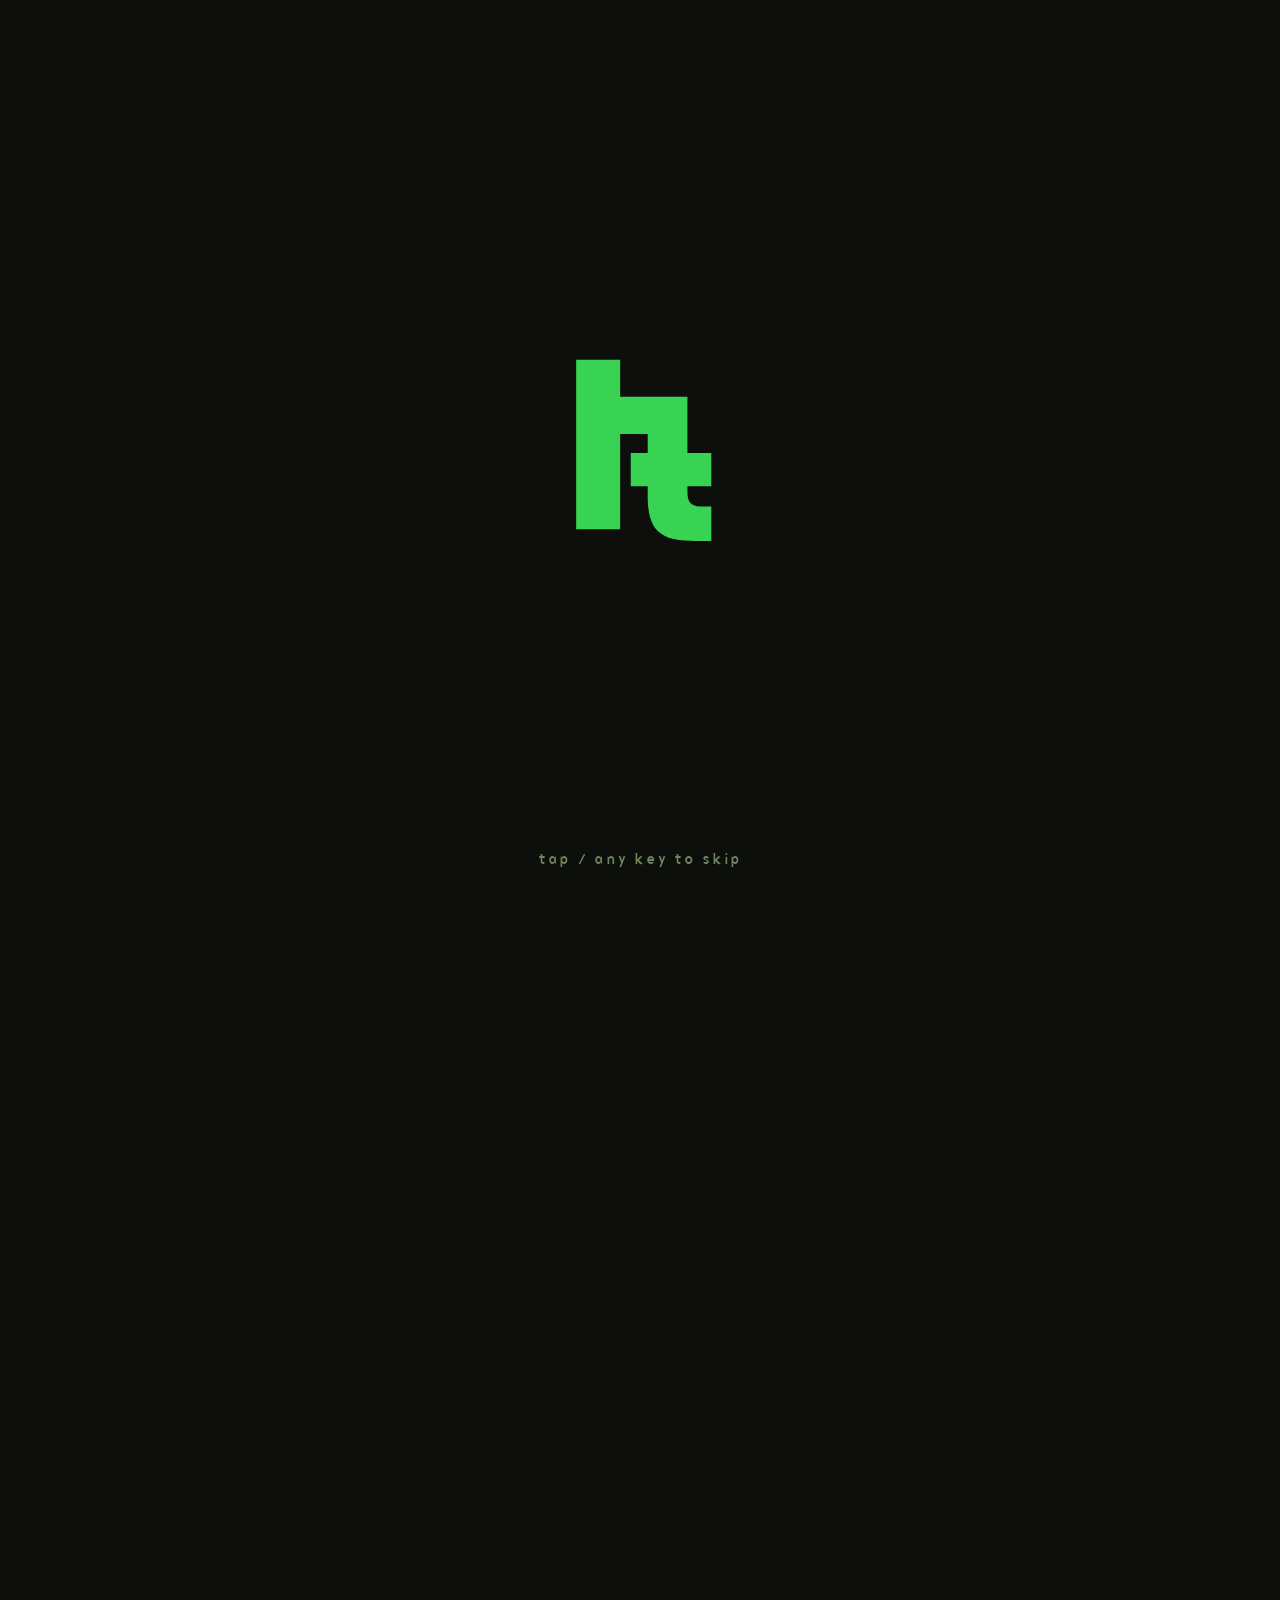
==== commit 9ec16e10: "push" ====
--- a/index.html
+++ b/index.html
@@ -9,6 +9,32 @@
 <meta property="og:title" content="Keaton Raser — Data, Security &amp; Creative Technology">
 <meta property="og:description" content="Design-led technical work across data, security, automation, and creative systems.">
 <meta property="og:type" content="website">
+<script type="application/ld+json">
+{
+  "@context": "https://schema.org",
+  "@graph": [
+    {
+      "@type": "WebSite",
+      "@id": "https://h1-t3k.design/#website",
+      "url": "https://h1-t3k.design/",
+      "name": "Keaton Raser — Data, Security & Creative Technology",
+      "description": "A hybrid portfolio spanning data-minded analysis, security, automation, visual systems, and creative technology by Keaton Raser in Los Angeles.",
+      "inLanguage": "en",
+      "keywords": ["Los Angeles", "data", "security", "design", "data analysis", "security research", "agentic automation", "visual systems", "creative technology"],
+      "publisher": { "@id": "https://h1-t3k.design/#person" }
+    },
+    {
+      "@type": "Person",
+      "@id": "https://h1-t3k.design/#person",
+      "name": "Keaton Raser",
+      "url": "https://h1-t3k.design/",
+      "jobTitle": "Data, Security & Design Practitioner",
+      "knowsAbout": ["data analysis", "information design", "security research", "system hardening", "agentic automation", "decentralized infrastructure", "visual systems", "creative technology"],
+      "address": { "@type": "PostalAddress", "addressLocality": "Los Angeles", "addressRegion": "CA", "addressCountry": "US" }
+    }
+  ]
+}
+</script>
 <!-- FLASH-FREE GATE — must stay inline, in <head>, before any CSS.
      Runs synchronously so content is hidden before first paint
      only when the boot will actually play. -->
@@ -239,49 +265,24 @@
         Design-led.
         <span class="amber-line">Security-aware.</span>
       </h1>
-      <p class="hero-lede">I turn complex information and technical systems into clear evidence, usable experiences, and repeatable workflows.</p>
+      <p class="hero-lede">Turning complex information and technical systems into clear evidence, usable experiences, and repeatable workflows.</p>
     </header>
 
     <section class="notice cascade cascade-t2" style="grid-column:auto;">
-      // about
+      <div class="sys-line"><span class="prompt"></span>whoami</div>
     </section>
     <!-- About -->
     <section class="fullrow editorial cascade cascade-t2" style="max-width:54ch;line-height:1.4;">
-      <div class="sys-line"><span class="prompt"></span>whoami</div>
-      <p>I am a hybrid practitioner working across information design, security research, agentic automation, and decentralized infrastructure.</p>
+      <p>A hybrid practitioner working across information design, security research, agentic automation, and decentralized infrastructure.</p>
       <p>This portfolio is also a live publishing experiment: a place to show how analysis, systems thinking, and visual judgment can make technical work easier to understand and use.</p>
     </section>
 
-    <section class="notice cascade cascade-t3" style="grid-column:auto;">
-      // working range
-    </section>
-    <section class="practice-grid cascade cascade-t3" aria-label="Working range">
-      <article class="practice-card">
-        <span class="practice-index">01 / evidence</span>
-        <div><h2>Data &amp; Automation</h2><p>Structured analysis, operational reporting, and local-first workflows designed to make decisions easier to trace.</p></div>
-      </article>
-      <article class="practice-card">
-        <span class="practice-index">02 / systems</span>
-        <div><h2>Security &amp; Infrastructure</h2><p>Monitoring, hardening, deployment documentation, and defensive research grounded in practical constraints.</p></div>
-      </article>
-      <article class="practice-card">
-        <span class="practice-index">03 / experience</span>
-        <div><h2>Design &amp; Creative Tech</h2><p>Visual systems, editorial hierarchy, and interaction patterns that clarify technical subject matter.</p></div>
-      </article>
-    </section>
-
     <!-- Latest Update (replaces the old live-feed placeholder) -->
-    <section id="home-news" class="fullrow editorial cascade cascade-t3">
+    <section id="home-news" class="fullrow editorial cascade cascade-t3" style="border-top:1px solid var(--border);border-bottom:1px solid var(--border);padding-top:24px;padding-bottom:24px;">
       <h3><em>Latest Update</em></h3>
       <div data-news-content>
         <p data-news-static><strong>02-27-2026</strong> — Site launch: web3-hosted portfolio published through decentralized storage with HTTPS-readable access.</p>
       </div>
-    </section>
-
-    <!-- Current Focus -->
-    <section class="fullrow tight cascade cascade-t3" style="padding-top:52px;line-height:1.4;color:var(--green-dim);">
-      <h3><em>Current Focus</em></h3>
-      <p>Building toward practical agentic automation systems: local-first workflows, deployment documentation, infrastructure monitoring, and repeatable tools for real-world operations.</p>
     </section>
 
     <!-- Web3 Deployment -->
--- a/styles/main.css
+++ b/styles/main.css
@@ -297,10 +297,6 @@
   body.menu-open>.nav-links[data-mobile-menu]{
     visibility:visible;pointer-events:auto;transform:translate3d(0,0,0);transition-delay:0s;
   }
-  body.nav-enhanced>.nav-links[data-mobile-menu]::before{
-    content:'// portfolio navigation';font-family:var(--font-mono);font-size:var(--step--2);
-    letter-spacing:0.12em;text-transform:uppercase;color:var(--dim);margin-bottom:18px;
-  }
   body.nav-enhanced>.nav-links[data-mobile-menu] a{
     width:100%;padding:10px 0;border-bottom:1px solid var(--border);
     font-family:var(--font-display);font-size:clamp(1.75rem,9vw,2.5rem);font-weight:700;
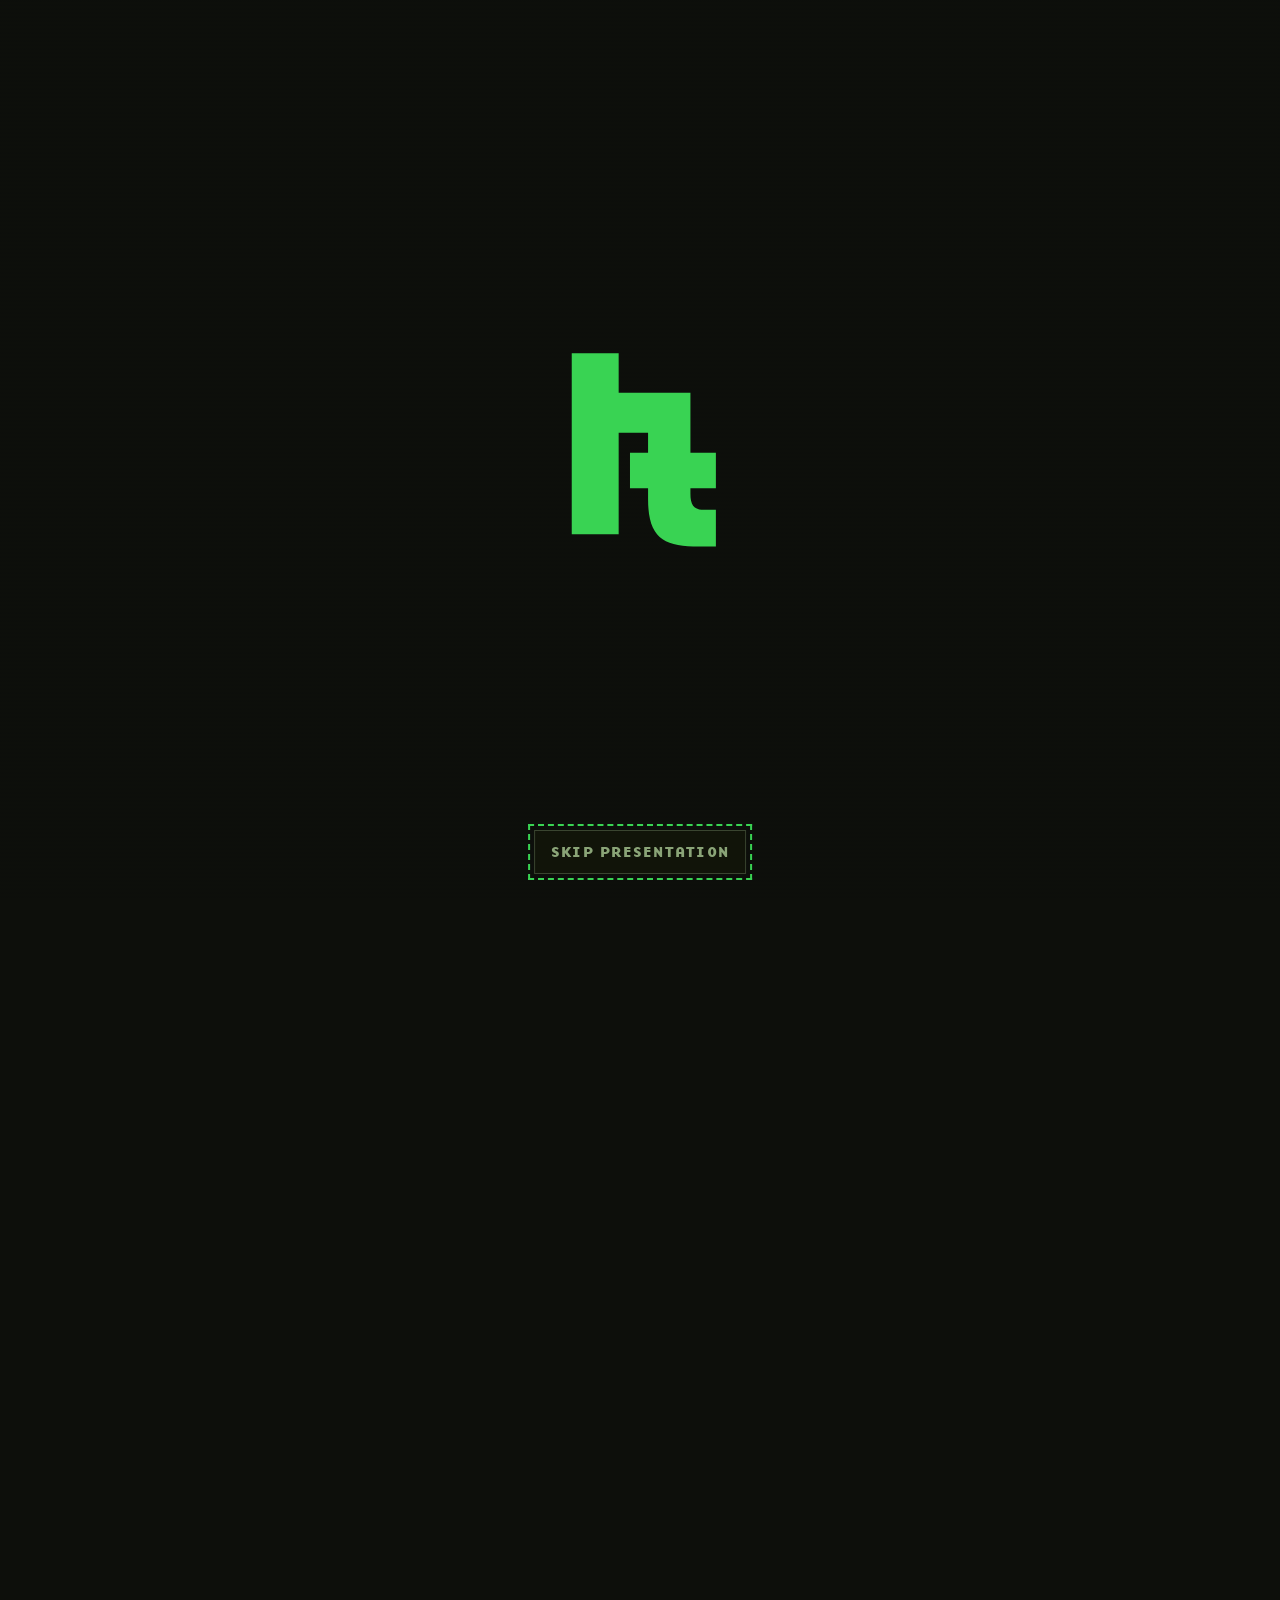
==== commit 9321644e: "feat: restore route-aware presentation and depth flow Recover the historical boot cadence and sticky" ====
--- a/index.html
+++ b/index.html
@@ -1,346 +1,174 @@
-<!DOCTYPE html>
+<!doctype html>
 <html lang="en">
 <head>
 <meta charset="utf-8">
-<title>Keaton Raser — Data, Security &amp; Creative Technology</title>
+<title>Home — Keaton Raser</title>
 <meta name="viewport" content="width=device-width, initial-scale=1, viewport-fit=cover">
-<meta name="description" content="A hybrid portfolio spanning data-minded analysis, security, automation, visual systems, and creative technology by Keaton Raser in Los Angeles.">
+<meta name="description" content="Keaton Raser designs and documents technical systems across Linux security, on-chain publishing, and information-rich interfaces.">
+<meta name="bingbot" content="nocache">
+<meta name="theme-color" content="#0d0f0b">
 <link rel="canonical" href="https://h1-t3k.design/">
-<meta property="og:title" content="Keaton Raser — Data, Security &amp; Creative Technology">
-<meta property="og:description" content="Design-led technical work across data, security, automation, and creative systems.">
+<meta property="og:title" content="Home — Keaton Raser">
+<meta property="og:description" content="Design-led technical work across Linux security, on-chain publishing, and information-rich interfaces.">
 <meta property="og:type" content="website">
+<meta property="og:url" content="https://h1-t3k.design/">
+<meta name="twitter:card" content="summary">
+<meta name="twitter:title" content="Home — Keaton Raser">
+<meta name="twitter:description" content="Design-led technical work across Linux security, on-chain publishing, and information-rich interfaces.">
 <script type="application/ld+json">
 {
   "@context": "https://schema.org",
-  "@graph": [
-    {
-      "@type": "WebSite",
-      "@id": "https://h1-t3k.design/#website",
-      "url": "https://h1-t3k.design/",
-      "name": "Keaton Raser — Data, Security & Creative Technology",
-      "description": "A hybrid portfolio spanning data-minded analysis, security, automation, visual systems, and creative technology by Keaton Raser in Los Angeles.",
-      "inLanguage": "en",
-      "keywords": ["Los Angeles", "data", "security", "design", "data analysis", "security research", "agentic automation", "visual systems", "creative technology"],
-      "publisher": { "@id": "https://h1-t3k.design/#person" }
-    },
-    {
-      "@type": "Person",
-      "@id": "https://h1-t3k.design/#person",
-      "name": "Keaton Raser",
-      "url": "https://h1-t3k.design/",
-      "jobTitle": "Data, Security & Design Practitioner",
-      "knowsAbout": ["data analysis", "information design", "security research", "system hardening", "agentic automation", "decentralized infrastructure", "visual systems", "creative technology"],
-      "address": { "@type": "PostalAddress", "addressLocality": "Los Angeles", "addressRegion": "CA", "addressCountry": "US" }
-    }
+  "@type": "Person",
+  "name": "Keaton Raser",
+  "url": "https://h1-t3k.design/",
+  "email": "mailto:h1t3k@proton.me",
+  "address": {
+    "@type": "PostalAddress",
+    "addressLocality": "Los Angeles",
+    "addressRegion": "CA",
+    "addressCountry": "US"
+  },
+  "sameAs": [
+    "https://github.com/h1t3k"
   ]
 }
 </script>
-<!-- FLASH-FREE GATE — must stay inline, in <head>, before any CSS.
-     Runs synchronously so content is hidden before first paint
-     only when the boot will actually play. -->
-<script>
-(function () {
-  try {
-    var seen    = sessionStorage.getItem('ht_boot_v1');
-    var reduced = window.matchMedia &&
-                  window.matchMedia('(prefers-reduced-motion: reduce)').matches;
-    if (!seen) {
-      document.documentElement.classList.add(reduced ? 'booting-rm' : 'booting');
-      sessionStorage.setItem('ht_boot_v1', '1'); /* set at start: a mid-boot
-        reload does not replay. Swap to set-on-complete if replay is wanted. */
-    }
-  } catch (e) { /* storage unavailable → no boot, content shows normally */ }
-})();
-</script>
-<link rel="stylesheet" href="styles/main.css">
+<script src="assets/js/routes.js?v=3.2"></script>
+<script src="assets/js/boot-gate.js?v=3.2"></script>
+<link rel="stylesheet" href="styles/main.css?v=3.2">
 </head>
-<body><script>
-  /** 
-   * Patch by web3url-gateway : Convert web3:// URLs into gateway URLs in various places
-   */
-  (function() {
+<body>
+  <a class="skip-link" href="#main-content">Skip to content</a>
 
-    // Web3:// URL to Gateway URL convertor
-    const convertWeb3UrlToGatewayUrl = function(web3Url) {
-      // Parse the URL
-      let matchResult = web3Url.match(/^(?<protocol>[^:]+):\/\/(?<hostname>[^:/?]+)(:(?<chainId>[1-9][0-9]*))?(?<path>.*)?$/)
-      if(matchResult == null) {
-        // Invalid web3:// URL
-        return null;
-      }
-      let urlMainParts = matchResult.groups
-  
-      // Check protocol name
-      if(["web3", "w3"].includes(urlMainParts.protocol) == false) {
-        // Bad protocol name"
-        return null;
-      }
-  
-      // Get subdomain components
-      let gateway = window.location.hostname.split('.').slice(-2).join('.') + (window.location.port ? ':' + window.location.port : '');
-      let subDomains = []
-      // Is the contract an ethereum address?
-      if(/^0x[0-9a-fA-F]{40}$/.test(urlMainParts.hostname)) {
-        subDomains.push(urlMainParts.hostname)
-        if(urlMainParts.chainId !== undefined) {
-          subDomains.push(urlMainParts.chainId)
-        }
-        else {
-          subDomains.push(1);
-        }
-      }
-      // It is a domain name
-      else {
-        if(urlMainParts.hostname.endsWith('.eth') && urlMainParts.chainId === undefined) {
-          subDomains.push(urlMainParts.hostname)
-          subDomains.push(1)
-        }
-        else {
-          subDomains.push(urlMainParts.hostname)
-          if(urlMainParts.chainId !== undefined) {
-            subDomains.push(urlMainParts.chainId)
-          }
-        }
-      }
-  
-      let gatewayUrl = window.location.protocol + "//" + subDomains.join(".") + "." + gateway + (urlMainParts.path ?? "")
-      return gatewayUrl;
-    }
-
-
-    // Wrap the fetch() function to convert web3:// URLs into gateway URLs
-    const originalFetch = fetch;
-    fetch = function(input, init) {
-      // Process absolute web3:// URLS: convert them into gateway HTTP URLs
-      if (typeof input === 'string' && input.startsWith('web3://')) {
-        const convertedUrl = convertWeb3UrlToGatewayUrl(input);
-        if(convertedUrl == null) {
-          console.error("Gateway fetch() wrapper: Unable to convert web3:// URL: " + input);
-          return;
-        }
-        console.log('Gateway fetch() wrapper: Converted ' + input + ' to ' + convertedUrl);
-        input = convertedUrl;
-      }
-
-      // Pipe through the original fetch function
-      return originalFetch(input, init);
-    };
-
-
-    // Listen for clicks on <a> tags, and convert web3:// URLs into gateway URLs
-    document.addEventListener('click', function(event) {
-      const closestATag = event.target.closest('a');
-      if(closestATag && closestATag.href.startsWith('web3://')) {
-        event.preventDefault();
-        const targetUrl = closestATag.href;
-        const convertedUrl = convertWeb3UrlToGatewayUrl(targetUrl);
-        if(convertedUrl == null) {
-          console.error("Gateway A tag click wrapper: Unable to convert web3:// URL: " + targetUrl);
-          return;
-        }
-        console.log('Gateway A tag click wrapper: Converted ' + targetUrl + ' to ' + convertedUrl);
-        // If the A tag has a target="_blank" attribute, open the URL in a new tab
-        if(closestATag.target === '_blank') {
-          window.open(convertedUrl, '_blank');
-        }
-        else {
-          window.location.href = convertedUrl;
-        }
-      }
-    });
-
-
-    // All tags with a attribute that can get an URL: override the setting of the attribute to convert web3:// URLs into gateway URLs
-    const elementsWithUrlAttr = [
-      {tagName: 'a', attrName: 'href'}, // <a>
-      {tagName: 'link', attrName: 'href'}, // <link>
-      {tagName: 'area', attrName: 'href'}, // <area>
-      {tagName: 'img', attrName: 'src'}, // <img>
-      {tagName: 'script', attrName: 'src'}, // <script>
-      {tagName: 'iframe', attrName: 'src'}, // <iframe>
-      // {tagName: 'audio', attr: 'src'}, // <audio>
-      // {tagName: 'video', attr: 'src'}, // <video>
-      {tagName: 'source', attrName: 'src'}, // <source>
-      {tagName: 'embed', attrName: 'src'}, // <embed>
-      {tagName: 'input', attrName: 'src'}, // <input type="image">
-      {tagName: 'object', attrName: 'data'}, // <object>
-      {tagName: 'image', attrName: 'href'}, // <image> of SVG
-    ];
-    // Override the setter of the attribute to convert web3:// URLs into gateway URLs
-    elementsWithUrlAttr.forEach(function(elementWithUrlAttr) {
-      const element = document.createElement(elementWithUrlAttr.tagName);
-      const proto = element.constructor.prototype;
-      const descriptor = Object.getOwnPropertyDescriptor(proto, elementWithUrlAttr.attrName);
-      if (!descriptor || typeof descriptor.set !== 'function') {
-        // Skip if no setter (e.g., SVG <image> 'href')
-        return;
-      }
-      Object.defineProperty(proto, elementWithUrlAttr.attrName, {
-        set: function(attrValue) {
-          if(attrValue && typeof attrValue === 'string' && attrValue.startsWith('web3://')) {
-            const convertedUrl = convertWeb3UrlToGatewayUrl(attrValue);
-            if(convertedUrl == null) {
-              console.error("Gateway " + element.name + " " + elementWithUrlAttr.attrName + " setter wrapper: Unable to convert web3:// URL: " + attrValue);
-              descriptor.set.call(this, attrValue);
-              return;
-            }
-            console.log('Gateway ' + element.name + ' ' + elementWithUrlAttr.attrName + ' setter wrapper: Converted ' + attrValue + ' to ' + convertedUrl);
-            descriptor.set.call(this, convertedUrl);
-          }
-          else {
-            descriptor.set.call(this, attrValue);
-          }
-        }
-      });
-    });
-    // Added nodes to the DOM : convert web3:// URLs into gateway URLs
-    const observer = new MutationObserver(function(mutations) {
-      mutations.forEach(function(mutation) {
-        // Insertion of nodes with the src attribute (img, iframe, audio, ...)
-        if(mutation.type === 'childList') {
-          mutation.addedNodes.forEach(function(addedNode) {
-            // Ignore non-element nodes
-            if(addedNode.nodeType != 1) {
-              return;
-            }
-            // Find all nodes that have a web3:// URL in their attribute as defined in elementsWithUrlAttr
-            elementsWithUrlAttr.forEach(function(elementWithUrlAttr) {
-              const nodes = [...addedNode.querySelectorAll(elementWithUrlAttr.tagName + '[' + elementWithUrlAttr.attrName + '^="web3://"]')];
-              // Check if the addedNode itself matches the tag and has the attribute starting with web3://
-              if (
-                addedNode.tagName === elementWithUrlAttr.tagName.toUpperCase() &&
-                typeof addedNode.getAttribute === 'function' &&
-                typeof addedNode.getAttribute(elementWithUrlAttr.attrName) === 'string' &&
-                addedNode.getAttribute(elementWithUrlAttr.attrName).startsWith('web3://')
-              ) {
-                nodes.push(addedNode);
-              }
-              nodes.forEach(function(node) {
-                const targetUrl = node.getAttribute(elementWithUrlAttr.attrName);
-                const convertedUrl = convertWeb3UrlToGatewayUrl(targetUrl);
-                if(convertedUrl == null) {
-                  console.error("Gateway " + node.tagName + " injection wrapper: Unable to convert web3:// URL: " + targetUrl);
-                  return;
-                }
-                console.log('Gateway ' + node.tagName + ' injection wrapper: Converted ' + targetUrl + ' to ' + convertedUrl);
-                node.setAttribute(elementWithUrlAttr.attrName, convertedUrl);
-              });
-            });
-          });
-        }
-      });
-    });
-    observer.observe(document.querySelector("body"), {childList: true, subtree: true});
-
-  })();
-</script>
-
-  <!-- ══ BOOT OVERLAY — cold boot intro (styles: main.css BOOT section · timeline: assets/js/boot.js) ══ -->
-  <div id="boot" aria-hidden="true">
-    <div class="boot-log" id="bootLog"></div>
+  <div id="boot" role="group" aria-label="H1-T3K presentation">
+    <div class="boot-route-name" id="bootRouteName" aria-hidden="true"></div>
+    <div class="boot-log" id="bootLog" aria-hidden="true"></div>
     <div class="mono-stage" id="monoStage">
       <div class="monogram" id="monogram">ht<span class="sweep" id="sweep"></span></div>
     </div>
-    <div class="skip-hint">tap / any key to skip</div>
+    <button class="skip-hint" id="bootSkip" type="button">Skip intro</button>
   </div>
 
   <div class="wrap grid">
     <nav class="cascade cascade-t1" aria-label="Primary">
-      <span class="site-mono" role="img" aria-label="h1-t3k">&oslash;</span>
-      <button class="nav-toggle" type="button" aria-expanded="false" aria-controls="site-menu">
-        <span data-menu-label>Menu</span><span class="nav-toggle-mark" aria-hidden="true"></span>
-      </button>
-      <div class="nav-links" id="site-menu">
-        <a href="index.html" aria-current="page">Home</a>
-        <a href="projects.html">Projects</a>
-        <a href="field-notes.html">Field Notes</a>
-        <a href="design-archive.html">Design Archive</a>
-        <a href="contact.html">Contact</a>
+      <div class="nav-row">
+        <a class="site-mono" href="index.html" aria-label="H1-T3K home">&oslash;</a>
+        <button class="nav-toggle" type="button" aria-expanded="false" aria-controls="site-menu">
+          <span data-menu-label>Menu</span><span class="nav-toggle-mark" aria-hidden="true"></span>
+        </button>
+        <div class="nav-links" id="site-menu">
+          <a href="index.html" aria-current="page">Home</a>
+          <a href="projects.html">Projects</a>
+          <a href="field-notes.html">Notes</a>
+          <a href="design-archive.html">Type &amp; Archive</a>
+          <a href="contact.html">Contact</a>
+        </div>
       </div>
     </nav>
 
-    <header class="home-hero cascade cascade-t2">
-      <h1>
-        <span class="dim-line">Data-minded.</span>
-        Design-led.
-        <span class="amber-line">Security-aware.</span>
-      </h1>
-      <p class="hero-lede">Turning complex information and technical systems into clear evidence, usable experiences, and repeatable workflows.</p>
-    </header>
+    <main id="main-content" class="page-grid" tabindex="-1">
+      <header class="home-hero cascade cascade-t2">
+        <h1>
+          <span class="dim-line">Data-minded.</span>
+          Design-led.
+          <span class="amber-line">Security-aware.</span>
+        </h1>
+        <p class="hero-lede"><strong class="role-title">Design engineer for technical web experiences.</strong> I design and document systems across Linux security, on-chain publishing, and information-rich interfaces—turning constraints and evidence into work people can inspect and use.</p>
+        <div class="hero-actions" aria-label="Primary actions">
+          <a class="button button-primary" href="projects.html" data-event="case_study_open">View selected work</a>
+          <a class="button" href="mailto:h1t3k@proton.me?subject=Professional%20conversation" data-event="contact_click">Email Keaton</a>
+        </div>
+      </header>
 
-    <section class="notice cascade cascade-t2" style="grid-column:auto;">
-      <div class="sys-line"><span class="prompt"></span>whoami</div>
-    </section>
-    <!-- About -->
-    <section class="fullrow editorial cascade cascade-t2" style="max-width:54ch;line-height:1.4;">
-      <p>A hybrid practitioner working across information design, security research, agentic automation, and decentralized infrastructure.</p>
-      <p>This portfolio is also a live publishing experiment: a place to show how analysis, systems thinking, and visual judgment can make technical work easier to understand and use.</p>
-    </section>
+      <section class="fullrow intro-panel cascade cascade-t2" aria-labelledby="intro-title">
+        <h2 id="intro-title">Technical systems, made legible</h2>
+        <p>Keaton Raser is a Los Angeles–based designer and technical practitioner focused on Linux security, on-chain publishing, and information design.</p>
+        <p>Selected work includes an on-chain Web3 deployment, repository-backed Linux and monitoring projects, and visual systems. Every project links to the strongest available evidence and states its current status.</p>
+      </section>
 
-    <!-- Latest Update (replaces the old live-feed placeholder) -->
-    <section id="home-news" class="fullrow editorial cascade cascade-t3" style="border-top:1px solid var(--border);border-bottom:1px solid var(--border);padding-top:24px;padding-bottom:24px;">
-      <h3><em>Latest Update</em></h3>
-      <div data-news-content>
-        <p data-news-static><strong>02-27-2026</strong> — Site launch: web3-hosted portfolio published through decentralized storage with HTTPS-readable access.</p>
-      </div>
-    </section>
+      <section class="fullrow cascade cascade-t3" aria-labelledby="selected-title" data-depth-flow="home">
+        <div class="section-heading">
+          <div>
+            <h2 id="selected-title">Selected work</h2>
+          </div>
+          <a class="text-link" href="projects.html" data-event="case_study_open">All project evidence →</a>
+        </div>
+        <div class="evidence-grid">
+          <a class="evidence-card" href="projects.html#web3-portfolio" data-event="case_study_open" data-depth-item>
+            <span class="card-index">01 / publishing systems</span>
+            <h3>On-chain Web3 portfolio</h3>
+            <p>Contract-backed static publishing on Arbitrum Nova, presented to ordinary browsers through an HTTPS proxy or gateway.</p>
+            <span class="tag">Runtime evidence + architecture</span>
+          </a>
+          <a class="evidence-card" href="projects.html#aquarian" data-event="case_study_open" data-depth-item>
+            <span class="card-index">02 / Linux interaction</span>
+            <h3>Aquarian</h3>
+            <p>An intentionally named terminal aquarium with preflight checks, scoped privileges, SSH recovery, and GNOME idle integration.</p>
+            <span class="tag">Repository-backed</span>
+          </a>
+          <a class="evidence-card" href="projects.html#wazuh" data-event="case_study_open" data-depth-item>
+            <span class="card-index">03 / defensive monitoring</span>
+            <h3>Wazuh lab topology</h3>
+            <p>A VirtualBox-based Wazuh setup connecting a macOS host and Debian agents, with enrollment and resource-tuning notes.</p>
+            <span class="tag">Repository-backed</span>
+          </a>
+          <a class="evidence-card" href="design-archive.html" data-event="case_study_open" data-depth-item>
+            <span class="card-index">04 / visual systems</span>
+            <h3>Type &amp; design archive</h3>
+            <p>Live specimens of the portfolio’s bundled fonts and an accurately colored, IPFS-backed visual archive.</p>
+            <span class="tag">Status disclosed</span>
+          </a>
+        </div>
+      </section>
 
-    <!-- Web3 Deployment -->
-    <section class="fullrow tight cascade cascade-t3" style="padding-top:9px;line-height:1.4;color:var(--green-dim);">
-      <h3><em><a href="projects.html">Web3 Deployment</a></em> <span style="position:relative;top:0.2em;margin-left:-0.5em">&#x21B4;</span></h3>
-      <p>A decentralized publishing experiment — this site is hosted through web3 infrastructure and served over an HTTPS-readable proxy.</p>
-      <p class="small"><a href="projects.html">View deployment →</a></p>
-    </section>
+      <section class="fullrow cascade cascade-t3" aria-labelledby="practice-title">
+        <h2 id="practice-title">Working range</h2>
+        <div class="practice-grid">
+          <article class="practice-card">
+            <span class="practice-index">01 / evidence</span>
+            <div><h3>Information design</h3><p>Editorial hierarchy and interface systems that make dense technical material easier to inspect.</p></div>
+          </article>
+          <article class="practice-card">
+            <span class="practice-index">02 / systems</span>
+            <div><h3>Security &amp; Linux</h3><p>Monitoring, least privilege, recovery planning, deployment notes, and reproducible procedures.</p></div>
+          </article>
+          <article class="practice-card">
+            <span class="practice-index">03 / delivery</span>
+            <div><h3>On-chain publishing</h3><p>Static, dependency-light interfaces with explicit provenance, deterministic manifests, and layered runtime diagnostics.</p></div>
+          </article>
+        </div>
+      </section>
 
-    <!-- Projects -->
-    <section class="fullrow tight cascade cascade-t3" style="padding-top:9px;line-height:1.4;color:var(--green-dim);">
-      <h3><em><a href="projects.html">Projects</a></em> <span style="position:relative;top:0.2em;margin-left:-0.5em">&#x21B4;</span></h3>
-      <p>Web3 publishing, automation workflows, deployment experiments, and technical portfolio work.</p>
-      <p class="small"><a href="projects.html">View projects →</a></p>
-    </section>
+      <section class="fullrow architecture-panel cascade cascade-t3" aria-labelledby="architecture-title">
+        <h2 id="architecture-title">A portfolio with inspectable infrastructure</h2>
+        <p>This site has an on-chain Web3 deployment on Arbitrum Nova (chain ID 42170). Ordinary browsers receive it through an HTTPS proxy or gateway; that presentation layer is not described as the origin.</p>
+        <dl class="fact-list">
+          <div><dt>Contract</dt><dd><code>0xE7Deb835Ac84Cd241cda7121A75Abcc3deFA6470</code></dd></div>
+          <div><dt>Direct route</dt><dd><a href="web3://0xE7Deb835Ac84Cd241cda7121A75Abcc3deFA6470:42170/" data-event="case_study_open"><code>web3://0xE7Deb835Ac84Cd241cda7121A75Abcc3deFA6470:42170/</code></a></dd></div>
+        </dl>
+      </section>
 
-    <!-- Security Lab -->
-    <section class="fullrow tight cascade cascade-t3" style="padding-top:9px;line-height:1.4;color:var(--green-dim);">
-      <h3><em><a href="security-lab.html">Security Lab</a></em> <span style="position:relative;top:0.2em;margin-left:-0.5em">&#x21B4;</span></h3>
-      <p>Infrastructure security, monitoring research, system hardening, and cybersecurity field notes.</p>
-      <p class="small"><a href="security-lab.html">View lab notes →</a></p>
-    </section>
+      <section class="fullrow background-panel cascade cascade-t4" aria-labelledby="background-title">
+        <h2 id="background-title">Background</h2>
+        <p>Communication Arts at Otis College of Art and Design and the Google Cybersecurity Professional Certificate inform a practice that connects visual judgment, documentation, and technical systems.</p>
+      </section>
 
-    <!-- Field Notes -->
-    <section class="fullrow tight cascade cascade-t3" style="padding-top:9px;line-height:1.4;color:var(--green-dim);">
-      <h3><em><a href="field-notes.html">Field Notes</a></em> <span style="position:relative;top:0.2em;margin-left:-0.5em">&#x21B4;</span></h3>
-      <p>Install notes, deployment logs, security research, tools, and economic reality from the build process.</p>
-      <p class="small"><a href="field-notes.html">Read notes →</a></p>
-    </section>
-
-    <!-- Design Archive -->
-    <section class="fullrow tight cascade cascade-t3" style="padding-top:9px;line-height:1.4;color:var(--green-dim);">
-      <h3><em><a href="design-archive.html">Design Archive</a></em> <span style="position:relative;top:0.2em;margin-left:-0.5em">&#x21B4;</span></h3>
-      <p>Visual systems, image work, and selected creative/production background.</p>
-      <p class="small"><a href="design-archive.html">View archive →</a></p>
-    </section>
-
-    <!-- Background / credentials -->
-    <section class="notice cascade cascade-t4" style="grid-column:auto;margin-top:40px;">
-      // background
-    </section>
-    <section class="fullrow editorial cascade cascade-t4" style="max-width:54ch;line-height:1.4;">
-      <p>I hold a Communication Arts degree from OTIS College of Art and Design and a Google Cybersecurity Professional Certificate. My work currently sits at the intersection of security, automation, decentralized publishing, and creative technical systems.</p>
-      <p>Earlier experience in visual production and television informs the way I approach systems, presentation, documentation, and workflow design.</p>
-    </section>
-
-    <!-- Contact -->
-    <section class="fullrow tight cascade cascade-t4" style="padding-top:24px;line-height:1.4;color:var(--green-dim);">
-      <h3><em><a href="contact.html">Contact</a></em> <span style="position:relative;top:0.2em;margin-left:-0.5em">&#x21B4;</span></h3>
-      <p class="small"><a href="contact.html">Get in touch →</a></p>
-    </section>
+      <section class="fullrow contact-panel cascade cascade-t4" aria-labelledby="contact-title">
+        <h2 id="contact-title">Start a professional conversation</h2>
+        <p>For employment, contract, or collaboration conversations involving technical systems, security, information design, or front-end work, email <a href="mailto:h1t3k@proton.me" data-event="contact_click">h1t3k@proton.me</a>.</p>
+        <div class="hero-actions">
+          <a class="button button-primary" href="mailto:h1t3k@proton.me?subject=Professional%20conversation" data-event="contact_click">Email Keaton</a>
+          <a class="button" href="https://github.com/h1t3k" target="_blank" rel="me noopener" data-event="profile_visit">GitHub profile</a>
+        </div>
+      </section>
+    </main>
 
     <footer class="center small fullrow cascade cascade-t4">
-      <p>© 2026 k.b.r.<br><span id="visitor-counter" data-state="loading" role="status" aria-live="polite" aria-atomic="true">visits: …</span></p>
+      <p>© 2026 k.b.r. <span class="footer-sep" aria-hidden="true">·</span> <span id="visitor-counter" data-state="loading" role="status" aria-live="polite" aria-atomic="true">aggregate visits: …</span></p>
     </footer>
+  </div>
 
-  </div>
-  <script defer src="assets/js/init.js"></script>
-  <script src="assets/js/boot.js"></script>
+  <script defer src="assets/js/boot.js?v=3.2"></script>
+  <script defer src="assets/js/init.js?v=3.2"></script>
 </body>
 </html>
--- a/styles/main.css
+++ b/styles/main.css
@@ -1,757 +1,1092 @@
-/* ════════════════════════════════════════════════════════════════
-   SITE DESIGN SYSTEM — v3
-   Homebrew / macOS terminal (Grass + Sands), audience-calibrated
-   typography, and restrained scroll motion. See styleguide.md.
-   ════════════════════════════════════════════════════════════════ */
-
-/* ── DISPLAY: DIN 2014 ──
-   Self-hosted woff2 (converted from licensed OTF). Relative paths keep the
-   bundle portable for content-addressed / web3 hosting. */
-@font-face {
-  font-family: 'DIN2014';
-  src: url('../fonts/DIN2014-Regular.woff2') format('woff2');
-  font-weight: 400; font-style: normal; font-display: swap;
-}
-@font-face {
-  font-family: 'DIN2014';
-  src: url('../fonts/DIN2014-DemiBold.woff2') format('woff2');
-  font-weight: 600; font-style: normal; font-display: swap;
-}
-@font-face {
-  font-family: 'DIN2014';
-  src: url('../fonts/DIN2014-Bold.woff2') format('woff2');
-  font-weight: 700; font-style: normal; font-display: swap;
-}
-@font-face {
-  font-family: 'DIN2014';
-  src: url('../fonts/DIN2014-ExtraBold.woff2') format('woff2');
-  font-weight: 800; font-style: normal; font-display: swap;
-}
-/* True italics — real DIN italic files, never synthesized (see font-synthesis:none).
-   Regular Italic (400) backs the editorial copy treatment; Bold Italic (700)
-   backs the homebrew h3 headings. */
-@font-face {
-  font-family: 'DIN2014';
-  src: url('../fonts/DIN2014-Italic.woff2') format('woff2');
-  font-weight: 400; font-style: italic; font-display: swap;
-}
-@font-face {
-  font-family: 'DIN2014';
-  src: url('../fonts/DIN2014-BoldItalic.woff2') format('woff2');
-  font-weight: 700; font-style: italic; font-display: swap;
-}
-
-/* ── MONO: BaseNine ──
-   Only Regular/Bold (+ italics) are licensed here; CSS weights 300/500/600
-   resolve to the nearest available face automatically. */
-@font-face {
-  font-family: 'Basenine';
-  src: url('../fonts/Basenine-Regular.woff2') format('woff2');
-  font-weight: 400; font-style: normal; font-display: swap;
-}
-@font-face {
-  font-family: 'Basenine';
-  src: url('../fonts/Basenine-Bold.woff2') format('woff2');
-  font-weight: 700; font-style: normal; font-display: swap;
-}
-@font-face {
-  font-family: 'Basenine';
-  src: url('../fonts/Basenine-Italic.woff2') format('woff2');
-  font-weight: 400; font-style: italic; font-display: swap;
-}
-@font-face {
-  font-family: 'Basenine';
-  src: url('../fonts/Basenine-BoldItalic.woff2') format('woff2');
-  font-weight: 700; font-style: italic; font-display: swap;
-}
-
-/* ── Design tokens ── */
+/*
+  H1-T3K portfolio interface
+  Static, dependency-free terminal system using the WOFF2 assets present in
+  the approved baseline. Font authorship, source files, conversion tooling,
+  and distribution rights require separate owner confirmation.
+*/
+
+@font-face{
+  font-family:"DIN2014";
+  src:url("../fonts/DIN2014-Regular.woff2") format("woff2");
+  font-style:normal;
+  font-weight:400;
+  font-display:swap;
+}
+@font-face{
+  font-family:"DIN2014";
+  src:url("../fonts/DIN2014-DemiBold.woff2") format("woff2");
+  font-style:normal;
+  font-weight:600;
+  font-display:swap;
+}
+@font-face{
+  font-family:"DIN2014";
+  src:url("../fonts/DIN2014-Bold.woff2") format("woff2");
+  font-style:normal;
+  font-weight:700;
+  font-display:swap;
+}
+@font-face{
+  font-family:"DIN2014";
+  src:url("../fonts/DIN2014-ExtraBold.woff2") format("woff2");
+  font-style:normal;
+  font-weight:800;
+  font-display:swap;
+}
+@font-face{
+  font-family:"DIN2014";
+  src:url("../fonts/DIN2014-Italic.woff2") format("woff2");
+  font-style:italic;
+  font-weight:400;
+  font-display:swap;
+}
+@font-face{
+  font-family:"DIN2014";
+  src:url("../fonts/DIN2014-BoldItalic.woff2") format("woff2");
+  font-style:italic;
+  font-weight:700;
+  font-display:swap;
+}
+@font-face{
+  font-family:"Basenine";
+  src:url("../fonts/Basenine-Regular.woff2") format("woff2");
+  font-style:normal;
+  font-weight:400;
+  font-display:swap;
+}
+@font-face{
+  font-family:"Basenine";
+  src:url("../fonts/Basenine-Bold.woff2") format("woff2");
+  font-style:normal;
+  font-weight:700;
+  font-display:swap;
+}
+@font-face{
+  font-family:"Basenine";
+  src:url("../fonts/Basenine-Italic.woff2") format("woff2");
+  font-style:italic;
+  font-weight:400;
+  font-display:swap;
+}
+@font-face{
+  font-family:"Basenine";
+  src:url("../fonts/Basenine-BoldItalic.woff2") format("woff2");
+  font-style:italic;
+  font-weight:700;
+  font-display:swap;
+}
+@font-face{
+  font-family:"Monogram";
+  src:url("../fonts/monogram.woff2") format("woff2");
+  font-style:normal;
+  font-weight:400;
+  font-display:swap;
+}
+
 :root{
-  /* Backgrounds */
-  --bg:#0d0f0b; --bg2:#111409; --bg3:#161a0e;
-  /* Borders */
-  --border:#2a3020; --border2:#3a4530;
-  /* Green — primary accent (Homebrew / Grass) */
-  --green:#39d353; --green-dim:#2a9f40; --green-xs:#0e3518;
-  /* Amber — earn/work accent (Sands) */
-  --amber:#c8a84b; --amber-dim:#9c8036; --amber-xs:#2a1f08;
-  /* Alert */
+  color-scheme:dark;
+  --bg:#0d0f0b;
+  --bg-veil:rgba(13,15,11,.94);
+  --bg2:#111409;
+  --bg3:#161a0e;
+  --border:#2a3020;
+  --border-strong:#3a4530;
+  --green:#39d353;
+  --green-dim:#2a9f40;
+  --green-wash:#0e3518;
+  --amber:#c8a84b;
+  --amber-dim:#9c8036;
   --red:#e05c3a;
-  /* Text */
-  --text:#d4e8c2; --muted:#8aa477; --dim:#6e855f;
-
-  /* Font stacks (commercial faces + faithful fallback chain) */
-  --font-display:'DIN2014','Arial Narrow','Helvetica Neue Condensed',Arial,sans-serif;
-  --font-mono:'Basenine','Courier New',Courier,monospace;
-
+  --text:#d4e8c2;
+  --muted:#8aa477;
+  --dim:#6e855f;
+  --display:"DIN2014","Arial Narrow","Helvetica Neue Condensed",Arial,sans-serif;
+  --mono:"Basenine","Courier New",Courier,monospace;
+  --step--1:.875rem;
+  --step-0:clamp(1rem,.96rem + .18vw,1.125rem);
+  --step-1:clamp(1.125rem,1.04rem + .4vw,1.375rem);
+  --step-2:clamp(1.5rem,1.2rem + 1.25vw,2.25rem);
+  --step-3:clamp(2rem,1.35rem + 2.6vw,3.5rem);
+  --step-hero:clamp(2.75rem,6vw,5.5rem);
+  --wrap:1120px;
+  --gutter:clamp(1rem,.75rem + 1vw,2rem);
+  --page-inline-start:max(1rem,env(safe-area-inset-left));
+  --page-inline-end:max(1rem,env(safe-area-inset-right));
+  --section-gap:clamp(3rem,8vw,7rem);
+  --nav-row-height:58px;
+  --title-start-gap:var(--gutter);
+  --depth-offset:1.5rem;
+  --depth-duration:.5s;
   --scanline:repeating-linear-gradient(
-    0deg, transparent, transparent 2px,
-    rgba(0,0,0,0.08) 2px, rgba(0,0,0,0.08) 4px);
-
-  /* Back-compat aliases for legacy markup/inline styles */
-  --fg:var(--text); --fg-dim:var(--muted); --rule:1px solid var(--border);
-  --step--2:0.8125rem;
-  --step--1:0.875rem;
-  --step-0:clamp(1rem,0.96rem + 0.18vw,1.125rem);
-  --step-1:clamp(1.125rem,1.05rem + 0.35vw,1.3125rem);
-  --step-2:clamp(1.5rem,1.15rem + 1.6vw,2.5rem);
-  --step-3:clamp(1.875rem,1.3rem + 2.4vw,3.25rem);
-  --step-hero:clamp(2.75rem,6vw,4.75rem);
-  --wrap:clamp(320px,94vw,1120px); --gap:20px; --gap-lg:28px;
+    0deg,
+    transparent,
+    transparent 2px,
+    rgba(0,0,0,.08) 2px,
+    rgba(0,0,0,.08) 4px
+  );
 }
 
 *{box-sizing:border-box}
-html{scroll-behavior:smooth;overflow-y:scroll;scrollbar-gutter:stable;font-size:var(--step-0)}
-html,body{
-  margin:0;padding:0;background:var(--bg);color:var(--text);
-  font-family:var(--font-mono);line-height:1.65;
-  /* Never algorithmically fake italics or bold — only use real font files */
+html{
+  min-width:320px;
+  scroll-behavior:smooth;
+  scroll-padding-top:calc(var(--nav-row-height) + 1rem);
+  scrollbar-gutter:stable;
+  font-size:var(--step-0);
+  overflow-x:clip;
+}
+body{
+  min-width:320px;
+  margin:0;
+  background:var(--bg);
+  color:var(--text);
+  font-family:var(--mono);
+  line-height:1.65;
   font-synthesis:none;
-  -webkit-text-size-adjust:100%;text-size-adjust:100%;-webkit-font-smoothing:antialiased
-}
-
-/* ── Global terminal FX ── */
-/* Scanline overlay */
+  -webkit-font-smoothing:antialiased;
+  -webkit-text-size-adjust:100%;
+  text-size-adjust:100%;
+  overflow-x:clip;
+  overflow-wrap:break-word;
+}
 body::before{
-  content:'';position:fixed;inset:0;background:var(--scanline);
-  pointer-events:none;z-index:100;opacity:0.5;
-}
-/* CRT vignette */
+  content:"";
+  position:fixed;
+  inset:0;
+  z-index:100;
+  pointer-events:none;
+  background:var(--scanline);
+  opacity:.42;
+}
 body::after{
-  content:'';position:fixed;inset:0;
-  background:radial-gradient(ellipse at center,transparent 60%,rgba(0,0,0,0.55) 100%);
-  pointer-events:none;z-index:99;
-}
-
-@keyframes blink{0%,100%{opacity:1}50%{opacity:0}}
-@keyframes fadeIn{from{opacity:0;transform:translateY(12px)}to{opacity:1;transform:translateY(0)}}
-
-.cursor{
-  display:inline-block;width:0.6em;height:1em;background:var(--green);
-  vertical-align:text-bottom;animation:blink 1.1s step-end infinite;margin-left:3px;
-}
-
-/* ── Links ── */
-a{color:var(--green);text-decoration:none}
-.small a, a[href^="mailto:"], #home-bluesky a{color:var(--green-dim)}
-.small a:hover, a[href^="mailto:"]:hover, #home-bluesky a:hover{font-style:italic;color:var(--green)}
-a[href^="mailto:"]{text-decoration:underline}
-
-img{max-width:100%;height:auto;display:block;border:1px solid var(--border)}
-code,.addr{font-family:var(--font-mono);word-break:break-all;overflow-wrap:anywhere;color:var(--text)}
-pre{white-space:pre-wrap;word-wrap:break-word}
-
-/* ── Wrapper + safe-area for iOS ── */
+  content:"";
+  position:fixed;
+  inset:0;
+  z-index:99;
+  pointer-events:none;
+  background:radial-gradient(ellipse at center,transparent 58%,rgba(0,0,0,.52) 100%);
+}
+
+::selection{background:var(--green);color:#071008}
+:focus-visible{outline:2px dashed var(--green);outline-offset:4px}
+
+a{color:var(--green);text-decoration-thickness:1px;text-underline-offset:.18em}
+a:hover{text-decoration:underline}
+p{margin:0 0 1rem}
+ul,ol{margin-block:0;padding-inline-start:1.25rem}
+img{display:block;max-width:100%;height:auto}
+code{
+  font-family:var(--mono);
+  color:var(--text);
+  word-break:break-all;
+  overflow-wrap:anywhere;
+}
+strong{font-weight:700}
+
+h1,h2,h3{
+  margin-block-start:0;
+  font-family:var(--display);
+  line-height:1.02;
+  letter-spacing:-.01em;
+}
+h1{
+  margin-block-end:1.25rem;
+  max-width:14ch;
+  color:var(--green);
+  font-size:var(--step-hero);
+  font-weight:800;
+  text-transform:uppercase;
+  text-shadow:0 0 40px rgba(57,211,83,.2);
+}
+h2{
+  margin-block-end:1rem;
+  color:var(--green);
+  font-size:var(--step-3);
+  font-weight:700;
+  text-transform:uppercase;
+}
+h3{
+  margin-block-end:.75rem;
+  color:var(--text);
+  font-size:var(--step-2);
+  font-weight:700;
+}
+
+[id]{scroll-margin-top:calc(var(--nav-row-height) + 1.25rem)}
+.skip-link{
+  position:fixed;
+  top:.75rem;
+  left:.75rem;
+  z-index:3000;
+  padding:.7rem 1rem;
+  border:1px solid var(--green);
+  background:var(--bg);
+  transform:translateY(-180%);
+}
+.skip-link:focus{transform:translateY(0)}
+
 .wrap{
-  width:100%;max-width:var(--wrap);margin:0 auto;padding:clamp(16px,3vw,32px);
-  position:relative;z-index:1;
-  padding-left:max(16px,env(safe-area-inset-left));
-  padding-right:max(16px,env(safe-area-inset-right));
-  padding-top:max(16px,env(safe-area-inset-top));
-  padding-bottom:max(16px,env(safe-area-inset-bottom));
-}
-
-/* ── Grid ── */
-.grid{display:grid;grid-template-columns:1fr;gap:var(--gap)}
-@media (min-width:880px){.grid{grid-template-columns:1fr 1fr;gap:var(--gap-lg)}}
-
-/* ── Headings (display face) ── */
-h1,h2,h3{font-family:var(--font-display);letter-spacing:-0.01em}
-h1{font-size:var(--step-hero);font-weight:800;line-height:0.96;text-transform:uppercase;
-   color:var(--green);text-shadow:0 0 40px rgba(57,211,83,0.22);margin:12px 0}
-h2{font-size:var(--step-3);font-weight:700;line-height:1.05;text-transform:uppercase;color:var(--green)}
-h3{font-size:var(--step-1);font-weight:700;line-height:1.2;letter-spacing:0.01em;color:var(--text)}
-
-header.site{grid-column:1/-1;text-align:center;margin:12px 0}
-footer{grid-column:1/-1;border-top:1px solid var(--border);margin-top:16px;padding-top:12px;text-align:center;color:var(--muted)}
-.footer-sep{display:inline-block;padding:0 0.45em;color:var(--dim)}
-#visitor-counter{
-  display:inline-block;color:var(--dim);font:inherit;font-variant-numeric:tabular-nums;
-  letter-spacing:0.04em;white-space:nowrap;transition:color 0.2s ease;
-}
-#visitor-counter[data-state="ready"]{color:var(--muted)}
-#visitor-counter[data-state="offline"]{opacity:0.72}
-#visitor-counter[hidden]{display:none}
-
-/* ── Nav ── */
+  position:relative;
+  z-index:1;
+  width:100%;
+  max-width:calc(var(--wrap) + var(--page-inline-start) + var(--page-inline-end));
+  margin:0;
+  padding:0 var(--page-inline-end) max(var(--gutter),env(safe-area-inset-bottom)) var(--page-inline-start);
+}
+.grid{display:grid;grid-template-columns:minmax(0,1fr);column-gap:1.5rem;row-gap:0}
+.page-grid{
+  grid-column:1/-1;
+  display:grid;
+  grid-template-columns:minmax(0,1fr);
+  gap:var(--section-gap) 1.75rem;
+}
+.fullrow{grid-column:1/-1;min-width:0}
+
+/* Navigation */
 nav{
-  grid-column:1/-1;display:flex;gap:16px;align-items:center;
-  border-bottom:1px solid var(--border);padding:10px 0;position:relative;
-}
-nav img{
-  width:32px;height:32px;border:1px solid var(--border);padding:3px;background:var(--bg);
-  image-rendering:pixelated;opacity:0.72;filter:saturate(60%);flex:0 0 auto;
-  transition:opacity 0.2s ease, filter 0.2s ease;
-}
-/* Brand 'ht' monogram in the nav (replaces the generated icon) */
+  grid-column:1/-1;
+  position:sticky;
+  top:0;
+  z-index:1001;
+  width:100vw;
+  max-width:none;
+  margin-inline-start:calc(-1 * var(--page-inline-start));
+  background:linear-gradient(to bottom,var(--bg-veil),rgba(13,15,11,.82));
+  -webkit-backdrop-filter:blur(12px);
+  backdrop-filter:blur(12px);
+}
+.nav-row{
+  display:flex;
+  align-items:center;
+  gap:1rem;
+  width:100%;
+  height:var(--nav-row-height);
+  padding-inline:var(--page-inline-start) var(--page-inline-end);
+  border-bottom:1px solid var(--border);
+}
 .site-mono{
-  flex:0 0 auto;position:relative;z-index:1;
-  font-family:'Monogram',var(--font-display);
-  font-weight:800;font-size:2rem;line-height:1;
-  text-transform:lowercase;letter-spacing:-0.02em;
-  color:var(--green);user-select:none;
-  text-shadow:0 0 14px rgba(57,211,83,0.3);
-}
-.nav-links{display:flex;flex-wrap:wrap;gap:10px 16px;align-items:center}
-nav a{
-  /* Menu is BaseNine (mono), non-italic — uppercase + tracking kept for rhythm */
-  font-family:var(--font-mono);text-transform:uppercase;letter-spacing:0.06em;font-weight:700;font-size:1rem;
-  color:var(--text);opacity:0.55;transition:opacity 0.2s ease,color 0.2s ease;
-}
-nav a.current, nav a[aria-current="page"]{opacity:1;color:var(--green);text-decoration:none}
+  position:relative;
+  z-index:2;
+  flex:0 0 auto;
+  color:var(--green);
+  font-family:"Monogram",var(--display);
+  font-size:2rem;
+  line-height:1;
+  text-decoration:none;
+  text-shadow:0 0 14px rgba(57,211,83,.32);
+}
+.site-mono:hover{text-decoration:none}
+.nav-links{
+  display:flex;
+  flex:1 1 auto;
+  flex-wrap:wrap;
+  align-items:center;
+  gap:.75rem 1rem;
+}
+.nav-links a{
+  color:var(--text);
+  font-size:1rem;
+  font-weight:700;
+  letter-spacing:.055em;
+  opacity:.58;
+  text-transform:uppercase;
+  text-decoration:none;
+  transition:color .18s ease,opacity .18s ease;
+}
+.nav-links a:last-child{margin-left:auto}
+.nav-links a:hover,
+.nav-links a:focus-visible,
+.nav-links a[aria-current="page"],
+.nav-links a.current-section{
+  color:var(--green);
+  opacity:1;
+}
 .nav-toggle{
-  display:none;margin-left:auto;padding:8px 0;border:0;border-radius:0;background:transparent;color:var(--text);
-  font-family:var(--font-mono);font-size:1rem;font-weight:700;letter-spacing:0.08em;text-transform:uppercase;
-  min-width:44px;min-height:44px;align-items:center;justify-content:flex-end;gap:10px;cursor:pointer;
-}
-/* Icon-only toggle: hide the "Menu"/"Close" text but keep it as the
-   button's accessible name for screen readers. */
+  display:none;
+  position:relative;
+  z-index:2;
+  min-width:44px;
+  min-height:44px;
+  margin-left:auto;
+  padding:0;
+  border:0;
+  background:transparent;
+  color:var(--text);
+  cursor:pointer;
+}
 .nav-toggle [data-menu-label]{
-  position:absolute;width:1px;height:1px;padding:0;margin:-1px;
-  overflow:hidden;clip:rect(0 0 0 0);clip-path:inset(50%);
-  white-space:nowrap;border:0;
-}
-.nav-toggle-mark{display:grid;gap:4px;width:20px}
-.nav-toggle-mark::before,.nav-toggle-mark::after{
-  content:'';display:block;width:20px;height:1px;background:currentColor;
-  transition:transform 0.2s ease;
-}
-.nav-toggle[aria-expanded="true"] .nav-toggle-mark::before{transform:translateY(2.5px) rotate(45deg)}
-.nav-toggle[aria-expanded="true"] .nav-toggle-mark::after{transform:translateY(-2.5px) rotate(-45deg)}
-.nav-toggle:focus-visible,nav a:focus-visible{outline:1px dashed var(--green);outline-offset:4px}
-
-@media (hover:hover) and (pointer:fine){
-  nav a:hover{opacity:1;color:var(--green)}
-  nav a:focus-visible{opacity:1;color:var(--green)}
-}
-
-/* ── Desktop: full-bleed sticky frosted top bar ── */
-@media (min-width:1081px){
-  /* Break the bar out of the centered wrap so it spans the whole viewport,
-     then re-inset its contents. 50% - 50vw always equals the wrap's side
-     inset, so this lands flush on both edges at any width. */
-  nav{
-    margin-left:calc(50% - 50vw);
-    margin-right:calc(50% - 50vw);
-    padding-left:max(24px,env(safe-area-inset-left));
-    padding-right:max(24px,env(safe-area-inset-right));
+  position:absolute;
+  width:1px;
+  height:1px;
+  padding:0;
+  margin:-1px;
+  overflow:hidden;
+  clip-path:inset(50%);
+  white-space:nowrap;
+}
+.nav-toggle-mark{display:grid;gap:5px;width:22px}
+.nav-toggle-mark::before,
+.nav-toggle-mark::after{
+  content:"";
+  display:block;
+  width:22px;
+  height:2px;
+  background:currentColor;
+  transition:transform .2s ease;
+}
+.nav-toggle[aria-expanded="true"] .nav-toggle-mark::before{transform:translateY(3.5px) rotate(45deg)}
+.nav-toggle[aria-expanded="true"] .nav-toggle-mark::after{transform:translateY(-3.5px) rotate(-45deg)}
+
+@media (min-width:768px){
+  :root{
+    --page-inline-start:max(32px,env(safe-area-inset-left));
+    --page-inline-end:max(32px,env(safe-area-inset-right));
   }
-  /* Links fill the bar: the first group hugs the logo on the left,
-     while the last link (Contact) is pushed to the far right edge. */
-  nav .nav-links{flex:1 1 auto}
-  nav .nav-links a:last-child{margin-left:auto}
-  /* Sticky so page content scrolls behind the frosted-glass fade — same
-     treatment as the mobile bar: opaque at the top easing to transparent at
-     the bottom, over a backdrop blur. */
-  body.nav-enhanced>.wrap{z-index:auto}
-  body.nav-enhanced nav{
-    position:sticky;top:0;z-index:1001;
-    background:linear-gradient(to bottom,
-      rgba(13,15,11,0.98) 0,
-      rgba(13,15,11,0.12) 100%);
-    -webkit-backdrop-filter:blur(12px);backdrop-filter:blur(12px);
-  }
-}
-
-@media (max-width:1080px){
-  /* --nav-h = visible bar height below the notch. The fixed bar also covers
-     the safe-area (notch) strip itself, so nothing bleeds through the top. */
-  :root{--nav-h:52px}
-  /* Bar is position:fixed (like SoundCloud): always pinned to the viewport
-     top, so the Menu/Close toggle stays reachable no matter the scroll. The
-     wrap reserves space for it instead of the browser painting content under. */
+}
+
+@media (max-width:900px){
   body.nav-enhanced>.wrap{
     z-index:auto;
-    padding-top:calc(env(safe-area-inset-top) + var(--nav-h) + 10px);
+    padding-top:calc(env(safe-area-inset-top) + var(--nav-row-height));
   }
   body.nav-enhanced nav{
-    position:fixed;top:0;left:0;right:0;z-index:1001;
-    box-sizing:border-box;margin:0;gap:16px;align-items:center;
-    min-height:calc(env(safe-area-inset-top) + var(--nav-h));
-    padding:env(safe-area-inset-top) max(16px,env(safe-area-inset-right))
-      0 max(16px,env(safe-area-inset-left));
-    /* One continuous fade across the whole bar, easing up through the notch
-       strip too — no hard stop where the notch meets the bar. Near-opaque at
-       the very top (keeps the status-bar area clean) down to strongly
-       transparent at the bottom. */
-    background:linear-gradient(to bottom,
-      rgba(13,15,11,0.98) 0,
-      rgba(13,15,11,0.12) 100%);
-    border-bottom:1px solid var(--border);
-    -webkit-backdrop-filter:blur(12px);backdrop-filter:blur(12px);
-    transform:none !important;
-    animation:none !important;opacity:1 !important;
+    position:fixed;
+    inset:0 0 auto;
+    z-index:1001;
+    width:100%;
+    height:calc(env(safe-area-inset-top) + var(--nav-row-height));
+    margin:0;
+    padding-top:env(safe-area-inset-top);
+    background:linear-gradient(to bottom,var(--bg-veil),rgba(13,15,11,.2));
+    -webkit-backdrop-filter:blur(12px);
+    backdrop-filter:blur(12px);
   }
-  body.nav-enhanced nav img{position:relative;z-index:1}
-  body.nav-enhanced .nav-toggle{display:inline-flex;position:relative;z-index:1}
+  body.nav-enhanced nav .nav-row{height:var(--nav-row-height)}
+  .nav-toggle{display:inline-grid;place-items:center}
   body.nav-enhanced>.nav-links[data-mobile-menu]{
-    position:fixed;inset:0;z-index:1000;min-height:100vh;min-height:100dvh;max-width:none;
-    display:flex;flex-flow:column nowrap;align-items:flex-start;justify-content:flex-start;gap:0;
-    padding:calc(env(safe-area-inset-top) + var(--nav-h) + 26px) max(24px,env(safe-area-inset-right))
-      max(32px,env(safe-area-inset-bottom)) max(24px,env(safe-area-inset-left));
-    background-color:var(--bg2);background-image:var(--scanline);
-    overflow-y:auto;overscroll-behavior:contain;-webkit-overflow-scrolling:touch;
-    opacity:1;visibility:hidden;pointer-events:none;transform:translate3d(0,-100%,0);will-change:transform;
-    transition:transform 0.52s cubic-bezier(0.76,0,0.24,1),visibility 0s linear 0.52s;
+    position:fixed;
+    inset:0;
+    z-index:1000;
+    display:flex;
+    flex-flow:column nowrap;
+    align-items:flex-start;
+    justify-content:flex-start;
+    gap:0;
+    min-height:100vh;
+    min-height:100dvh;
+    padding:
+      calc(env(safe-area-inset-top) + var(--nav-row-height) + 2rem)
+      max(1.5rem,env(safe-area-inset-right))
+      max(2rem,env(safe-area-inset-bottom))
+      max(1.5rem,env(safe-area-inset-left));
+    overflow-y:auto;
+    overscroll-behavior:contain;
+    background-color:var(--bg2);
+    background-image:var(--scanline);
+    visibility:hidden;
+    opacity:0;
+    pointer-events:none;
+    transform:translateY(-100%);
+    transition:transform .4s cubic-bezier(.76,0,.24,1),opacity .25s ease,visibility 0s linear .4s;
   }
   body.menu-open>.nav-links[data-mobile-menu]{
-    visibility:visible;pointer-events:auto;transform:translate3d(0,0,0);transition-delay:0s;
+    visibility:visible;
+    opacity:1;
+    pointer-events:auto;
+    transform:translateY(0);
+    transition-delay:0s;
+  }
+  body.nav-enhanced>.nav-links[data-mobile-menu]::before{
+    content:"Portfolio navigation";
+    margin-bottom:1.25rem;
+    color:var(--dim);
+    font-size:var(--step--1);
+    letter-spacing:.12em;
+    text-transform:uppercase;
   }
   body.nav-enhanced>.nav-links[data-mobile-menu] a{
-    width:100%;padding:10px 0;border-bottom:1px solid var(--border);
-    font-family:var(--font-display);font-size:clamp(1.75rem,9vw,2.5rem);font-weight:700;
-    line-height:1;text-transform:uppercase;letter-spacing:-0.01em;opacity:0;transform:translateY(-12px);
-    transition:opacity 0.24s ease,transform 0.32s ease,color 0.2s ease;
+    width:100%;
+    margin:0;
+    padding:.65rem 0;
+    border-bottom:1px solid var(--border);
+    font-family:var(--display);
+    font-size:clamp(1.75rem,9vw,2.65rem);
+    line-height:1;
+    letter-spacing:-.01em;
   }
-  body.menu-open>.nav-links[data-mobile-menu] a{opacity:0.72;transform:translateY(0)}
-  body.menu-open>.nav-links[data-mobile-menu] a[aria-current="page"]{opacity:1}
-  body.menu-open>.nav-links[data-mobile-menu] a:nth-child(1){transition-delay:0.20s}
-  body.menu-open>.nav-links[data-mobile-menu] a:nth-child(2){transition-delay:0.24s}
-  body.menu-open>.nav-links[data-mobile-menu] a:nth-child(3){transition-delay:0.28s}
-  body.menu-open>.nav-links[data-mobile-menu] a:nth-child(4){transition-delay:0.32s}
-  body.menu-open>.nav-links[data-mobile-menu] a:nth-child(5){transition-delay:0.36s}
-  body.menu-open>.nav-links[data-mobile-menu] a:nth-child(6){transition-delay:0.40s}
-  html.menu-open,body.menu-open{overflow:hidden !important;overscroll-behavior:none;touch-action:none}
-}
-
-/* Icon desaturated on Home page */
-body:has(a[aria-current="page"][href="index.html"]) nav img{opacity:0.6;filter:saturate(0%)}
-
-/* ── Dashed info blocks ── */
-.notice,.news{
-  grid-column:1/-1;border:1px dashed var(--border2);padding:8px 8px 7px 8px;background:var(--bg2);
-  font-weight:bold;font-style:italic;color:var(--text);max-width:48ch;
-}
-nav + .notice, nav + .design-wrap{margin-top:-6px}
-.notice + section > :first-child, .notice + .gallery{margin-top:0}
-.grid:has(> section ~ header.site) > header.site{margin-top:calc(-1 * var(--gap) + 4px)}
-@media (min-width:880px){
-  .grid:has(> section ~ header.site) > header.site{margin-top:calc(-1 * var(--gap-lg) + 6px)}
-}
-
-/* ── Gallery (Design) ── */
-figure{
-  margin:0;padding:0;aspect-ratio:1;background:var(--green-xs);border:1px solid var(--border);
-  display:flex;align-items:center;justify-content:center;position:relative;overflow:hidden;
-  width:100%;opacity:0.5;transition:opacity 0.2s ease;
-}
-figure svg{display:block;width:100%;height:100%;filter:saturate(0.6)}
-figure figcaption{position:absolute;bottom:6px;right:7px;font-size:var(--step--2);color:var(--muted);pointer-events:none}
-@media (hover:hover) and (pointer:fine){
-  figure:hover{opacity:1}
-  figure:hover svg{filter:saturate(1)}
-}
-.gallery{display:grid;grid-template-columns:1fr 1fr;gap:12px}
-@media (min-width:880px){.gallery{grid-template-columns:1fr 1fr 1fr}}
-.design-wrap{width:100%;max-width:none;display:flex;flex-direction:column;gap:var(--gap)}
-
-/* ── Utilities ── */
-.small{font-size:var(--step--1);color:var(--muted);line-height:1.6}
+  html.menu-open,body.menu-open{
+    overflow:hidden!important;
+    overscroll-behavior:none;
+  }
+}
+
+/* Shared page shell */
+.home-hero,
+.page-intro{
+  grid-column:1/-1;
+  padding-block-start:var(--title-start-gap);
+  padding-block-end:clamp(3rem,9vw,7.5rem);
+  border-bottom:1px solid var(--border);
+}
+.home-hero{padding-block-end:clamp(3.5rem,6vw,5rem)}
+.home-hero h1{max-width:12.5ch}
+.home-hero .dim-line{
+  display:block;
+  color:var(--muted);
+  font-weight:700;
+}
+.home-hero .amber-line{
+  display:block;
+  color:var(--amber);
+  text-shadow:0 0 30px rgba(200,168,75,.28);
+}
+.hero-lede,
+.page-intro>p:last-child{
+  max-width:65ch;
+  margin:0;
+  color:var(--muted);
+  font-size:var(--step-1);
+  line-height:1.7;
+}
+.home-hero .hero-lede{max-width:74ch}
+.role-title{display:block;margin-bottom:.35rem;color:var(--text);font-family:var(--display);font-style:normal}
+.hero-actions,
+.project-actions,
+.contact-actions,
+.control-row{
+  display:flex;
+  flex-wrap:wrap;
+  align-items:center;
+  gap:.75rem;
+}
+.hero-actions{margin-top:2rem}
+.button{
+  min-height:44px;
+  display:inline-flex;
+  align-items:center;
+  justify-content:center;
+  padding:.65rem 1rem;
+  border:1px solid var(--green-dim);
+  border-radius:0;
+  background:transparent;
+  color:var(--green);
+  font:700 1rem/1 var(--display);
+  letter-spacing:.055em;
+  text-transform:uppercase;
+  text-decoration:none;
+  cursor:pointer;
+}
+.button:hover{
+  background:var(--green);
+  color:#071008;
+  text-decoration:none;
+}
+.button-primary{background:var(--green);color:#071008}
+.button-primary:hover{background:var(--text)}
+.text-link{display:inline-block;font-weight:700}
+.small{color:var(--muted);font-size:var(--step--1)}
 .center{text-align:center}
-.fullrow{grid-column:1/-1}
-.tight p,.tight .small{margin-top:2px;margin-bottom:2px}
-.tight h3{margin-bottom:4px}
-#home-news h3{margin-bottom:-5px !important;padding-bottom:0}
-.gap-before{margin-top:16px !important}
-/* Optical alignment: indent fullrow body text to match notice padding */
-section.fullrow{padding-left:9px}
-.placeholder{color:var(--muted);font-style:italic}
-
-/* ── Editorial copy: real DIN 2014 italic (the typographic rule) ── */
-.editorial p{font-family:var(--font-display);font-weight:400;font-style:italic}
-/* Contact identity: upright DIN 2014 */
-.din-id{font-family:var(--font-display);font-weight:400;font-style:normal}
-
-/* ── Name dropdown (contact) ── */
-.name-dropdown{position:relative;display:inline-block}
-.name-trigger{cursor:pointer;border-bottom:1px dashed var(--border2);transition:opacity 0.2s ease}
-.name-card{
-  display:none;position:absolute;top:100%;left:0;margin-top:8px;padding:8px 12px;background:var(--bg2);
-  border:1px dashed var(--border2);text-align:center;white-space:nowrap;width:max-content;z-index:10;
-}
-.name-card p{margin:4px 0}
-.name-card a{color:var(--green)}
-@media (hover:hover) and (pointer:fine){
-  .name-dropdown:hover .name-card{display:block}
-  .name-dropdown:hover .name-trigger{opacity:0.7}
-}
-.name-dropdown:focus-within .name-card{display:block}
-.name-trigger:focus{outline:1px dashed var(--border2);outline-offset:2px}
-
-/* ── web3 inline hint popup ── */
-.web3-hint{position:relative;display:inline}
-.web3-trigger{color:var(--green);text-decoration:none;border-bottom:1px dashed var(--green-dim);cursor:pointer;transition:opacity 0.2s ease}
-.web3-trigger:hover{opacity:0.8;text-decoration:underline}
-.web3-trigger:focus{outline:1px dashed var(--border2);outline-offset:2px}
-.web3-popup{display:none;position:absolute;bottom:100%;left:50%;transform:translateX(-50%);margin-bottom:8px;padding:8px 12px;background:var(--bg2);border:1px dashed var(--border2);white-space:nowrap;z-index:10;font-size:var(--step--2);line-height:1.45}
-.web3-popup-link{color:var(--green);text-decoration:none;font-style:italic}
-.web3-popup-link:hover{text-decoration:underline}
-.web3-hint:hover .web3-popup{display:block}
-.web3-hint:focus-within .web3-popup{display:block}
-
-/* ── Gallery thumbnails: monochrome green ── */
-.gallery-thumb{
-  position:absolute;inset:0;width:100%;height:100%;object-fit:cover;border:none;
-  filter:grayscale(1) brightness(0.45) sepia(1) hue-rotate(75deg) saturate(3);
-  transition:filter 0.2s ease;
-}
-.gallery-popup{
-  display:none;position:absolute;z-index:101;flex-direction:column;align-items:center;
-  background:var(--bg2);border:1px dashed var(--border2);padding:10px;max-width:320px;width:max-content;pointer-events:auto;
-}
-.gallery-popup-img{display:block;max-width:280px;max-height:280px;width:auto;height:auto;border:1px solid var(--border);image-rendering:auto}
-.gallery-popup-details{display:flex;flex-direction:column;gap:3px;margin-top:10px;font-size:var(--step--2);color:var(--muted);text-align:center;white-space:normal}
-.gallery-popup-details strong{color:var(--text);font-size:var(--step--1)}
-.gallery-popup-desc{font-style:italic}
-.gallery-popup-note{color:var(--green);font-size:var(--step--2);margin-top:6px;border-top:1px dashed var(--dim);padding-top:6px}
-@media (hover:hover) and (pointer:fine){
-  figure:hover .gallery-thumb{filter:grayscale(1) brightness(0.55) sepia(1) hue-rotate(75deg) saturate(3)}
-}
-@media (hover:none){.gallery-popup{display:none !important}}
-
-/* ════════════════════════════════════════════════════════════════
-   v2 BLOG / POST COMPONENTS
-   Shared primitives used by field-notes.html and the post pages.
-   ════════════════════════════════════════════════════════════════ */
-
-/* Post wrapper: single narrow column (overrides .grid 2-col) */
-.post{display:block;max-width:860px}
-
-/* Terminal title bar */
-.term-bar{display:flex;align-items:center;gap:7px;margin:8px 0 20px;opacity:0.6;border:0;padding:0}
-.term-dot{width:11px;height:11px;border-radius:50%;border:0;padding:0}
-.term-dot:nth-child(1){background:var(--red)}
-.term-dot:nth-child(2){background:var(--amber)}
-.term-dot:nth-child(3){background:var(--green)}
-.term-title{font-family:var(--font-mono);font-size:var(--step--2);color:var(--muted);margin-left:8px;letter-spacing:0.04em}
-
-.sys-line{font-size:var(--step--2);color:var(--dim);margin-bottom:8px;letter-spacing:0.04em}
-.prompt{color:var(--green-dim);user-select:none}
-.prompt::before{content:'$ '}
-
-/* Post header */
-.post-header{padding:24px 0 40px;border-bottom:1px solid var(--border);animation:fadeIn 0.5s ease both}
-.post-header h1{margin:18px 0 16px}
-.post-header h1 .dim-line, .home-hero h1 .dim-line{color:var(--muted);display:block;font-weight:700}
-.post-header h1 .amber-line, .home-hero h1 .amber-line{color:var(--amber);text-shadow:0 0 30px rgba(200,168,75,0.3);display:block}
-.header-sub{font-size:1rem;color:var(--muted);font-weight:400;max-width:62ch;margin:18px 0 28px;line-height:1.72;font-style:italic}
-
-.status-row{display:flex;flex-wrap:wrap;gap:16px;font-size:var(--step--2);color:var(--dim);letter-spacing:0.06em;text-transform:uppercase;margin-top:8px}
-.status-row .ok{color:var(--green)}
-.status-row .warn{color:var(--amber)}
-
-/* // section labels with trailing rule */
-.section-head{
-  font-family:var(--font-display);font-size:var(--step--2);font-weight:700;letter-spacing:0.14em;text-transform:uppercase;
-  color:var(--dim);padding:40px 0 16px;display:flex;align-items:center;gap:12px;
-}
-.section-head::after{content:'';flex:1;height:1px;background:var(--border)}
-
-/* Intro prompt lines */
-.intro{padding:32px 0;border-bottom:1px solid var(--border);animation:fadeIn 0.5s 0.1s ease both}
-.intro-line{display:flex;gap:10px;margin-bottom:12px;font-size:1rem;color:var(--text);font-weight:400;line-height:1.7}
-.intro-line .p{color:var(--green-dim);flex-shrink:0}
-.intro-line p{margin:0}
-
-/* Cards */
-.cards{display:flex;flex-direction:column;gap:2px;animation:fadeIn 0.5s 0.2s ease both}
-.card{
-  background:var(--bg2);border:1px solid var(--border);border-left:3px solid var(--border2);
-  padding:0;transition:border-color 0.15s, background 0.15s;position:relative;overflow:hidden;
-}
-.card:hover{background:var(--bg3)}
-.card.work-card{border-left-color:var(--amber)}
-.card.ride-card{border-left-color:var(--green)}
-.card.invest-card{border-left-color:var(--green-dim)}
-.card.work-card::before,.card.ride-card::before{content:'';position:absolute;top:0;left:-3px;bottom:0;width:3px}
-.card.work-card::before{background:var(--amber);box-shadow:0 0 12px var(--amber)}
-.card.ride-card::before{background:var(--green);box-shadow:0 0 12px var(--green)}
-
-.card-inner{display:grid;grid-template-columns:220px 1fr;min-height:160px}
-@media (max-width:600px){.card-inner{grid-template-columns:1fr}}
-.card-left{padding:24px 20px;border-right:1px solid var(--border);display:flex;flex-direction:column;justify-content:space-between;gap:12px}
-.card-service{font-family:var(--font-display);font-size:var(--step-2);font-weight:800;letter-spacing:-0.01em;text-transform:uppercase;line-height:1}
-.work-card .card-service{color:var(--amber)}
-.ride-card .card-service{color:var(--green)}
-.invest-card .card-service{color:var(--text)}
-.card-type{font-size:var(--step--2);letter-spacing:0.11em;text-transform:uppercase;font-weight:700}
-.work-card .card-type{color:var(--amber-dim)}
-.ride-card .card-type{color:var(--green-dim)}
-.invest-card .card-type{color:var(--muted)}
-.card-bonus{font-family:var(--font-display);font-size:1.125rem;font-weight:700;letter-spacing:0.03em;line-height:1.25}
-.work-card .card-bonus{color:var(--amber)}
-.ride-card .card-bonus{color:var(--green)}
-.invest-card .card-bonus{color:var(--text)}
-.card-right{padding:24px 24px 20px;display:flex;flex-direction:column;gap:12px}
-.card-desc{font-size:1rem;color:var(--muted);font-weight:400;line-height:1.72;font-style:italic}
-
-.steps{list-style:none;display:flex;flex-direction:column;gap:5px;margin:4px 0 0;padding:0}
-.steps li{font-size:0.9375rem;color:var(--text);display:flex;gap:8px;align-items:baseline;font-weight:400}
-.steps li::before{content:'→';color:var(--dim);font-size:var(--step--1);flex-shrink:0}
-
-.card-footer{display:flex;align-items:center;justify-content:space-between;flex-wrap:wrap;gap:10px;border-top:1px solid var(--border);padding:14px 24px}
-.card-fine{font-size:var(--step--2);letter-spacing:0.04em}
-.work-card .card-fine,.invest-card .card-fine{color:var(--amber-dim)}
-.ride-card .card-fine{color:var(--green-dim)}
-
-/* CTA buttons (sharp corners, fill on hover) */
-.cta-btn{
-  font-family:var(--font-display);font-size:1rem;font-weight:800;letter-spacing:0.08em;text-transform:uppercase;
-  text-decoration:none;padding:9px 18px;border:1px solid currentColor;border-radius:0;
-  min-height:44px;display:inline-flex;align-items:center;gap:8px;transition:background 0.15s, color 0.15s;
-}
-.work-card .cta-btn{color:var(--amber)}
-.work-card .cta-btn:hover{background:var(--amber);color:#000}
-.ride-card .cta-btn{color:var(--green)}
-.ride-card .cta-btn:hover{background:var(--green);color:#000}
-.invest-card .cta-btn{color:var(--text)}
-.invest-card .cta-btn:hover{background:var(--text);color:#000}
-/* Disabled CTA (links not yet configured) */
-.cta-btn[aria-disabled="true"]{opacity:0.4;pointer-events:none;cursor:not-allowed}
-
-/* Badges / tags */
-.no-interview-tag,.tag{
-  font-family:var(--font-display);font-size:var(--step--2);letter-spacing:0.1em;text-transform:uppercase;
-  border:1px solid var(--amber-dim);color:var(--amber-dim);padding:4px 8px;font-weight:700;
-}
-
-/* FAQ */
-.faq{padding:48px 0;border-top:1px solid var(--border);animation:fadeIn 0.5s 0.3s ease both}
-.faq-head{font-family:var(--font-display);font-size:var(--step-3);font-weight:800;text-transform:uppercase;color:var(--green);letter-spacing:-0.01em;margin-bottom:28px}
-.faq-item{border-bottom:1px solid var(--border);padding:18px 0;display:grid;grid-template-columns:20px 1fr;gap:14px;align-items:start}
-.faq-num{font-family:var(--font-mono);font-size:var(--step--2);color:var(--dim);padding-top:2px}
-.faq-item h3{font-family:var(--font-display);font-size:1rem;font-weight:700;text-transform:uppercase;letter-spacing:0.03em;color:var(--text);margin-bottom:8px}
-.faq-item p{font-size:1rem;color:var(--muted);font-weight:400;line-height:1.75}
-
-/* Affiliate / disclaimer footer */
-.disclaimer{padding:32px 0 24px;font-size:var(--step--2);color:var(--dim);line-height:1.7;border-top:1px solid var(--border)}
-.disclaimer strong{color:var(--muted)}
-
-/* Long-form prose blocks inside posts */
-.prose p{margin:0 0 16px;color:var(--text);font-weight:400;font-size:1.0625rem;line-height:1.76;max-width:66ch}
-.prose p:last-child{margin-bottom:0}
-.scope-list{list-style:none;margin:28px 0;padding:0;display:grid;grid-template-columns:repeat(2,minmax(0,1fr));gap:2px;max-width:900px}
-.scope-list li{padding:22px;background:var(--bg2);border:1px solid var(--border);display:flex;flex-direction:column;gap:8px}
-.scope-list strong{font-family:var(--font-display);font-size:var(--step-1);text-transform:uppercase;color:var(--green)}
-.scope-list span{font-size:1rem;line-height:1.65;color:var(--muted)}
-@media (max-width:700px){.scope-list{grid-template-columns:1fr}}
-
-/* ── Blog index post list ── */
-.post-list{list-style:none;margin:0;padding:0;display:flex;flex-direction:column;gap:2px}
-.post-list li{margin:0}
-.post-item{
-  display:block;background:var(--bg2);border:1px solid var(--border);border-left:3px solid var(--border2);
-  padding:18px 20px;transition:border-color 0.15s, background 0.15s;text-decoration:none;
-}
-.post-item:hover{background:var(--bg3);border-left-color:var(--green)}
-.post-item .post-meta{font-size:var(--step--2);letter-spacing:0.1em;text-transform:uppercase;color:var(--dim);margin-bottom:10px}
-.post-item h3{font-family:var(--font-display);font-size:var(--step-2);font-weight:800;text-transform:uppercase;color:var(--green);letter-spacing:-0.01em;margin:0 0 10px;line-height:1}
-.post-item p{font-size:1rem;color:var(--muted);font-weight:400;font-style:italic;line-height:1.68;margin:0;max-width:66ch}
-.post-item .tag{margin-top:10px;display:inline-block;border-color:var(--dim);color:var(--dim)}
-/* Draft state */
-.post-item.draft{opacity:0.6;cursor:default}
-.post-item.draft:hover{background:var(--bg2);border-left-color:var(--border2)}
-.post-item.draft h3{color:var(--muted)}
-
-/* ── Home positioning ── */
-.home-hero{
-  grid-column:1/-1;padding:clamp(40px,8vw,88px) 0 clamp(32px,6vw,64px);
-  border-bottom:1px solid var(--border);text-align:left;
-}
-.eyebrow{
-  margin:0 0 18px;font-family:var(--font-mono);font-size:var(--step--2);font-weight:700;
-  letter-spacing:0.12em;text-transform:uppercase;color:var(--dim);
-}
-.home-hero h1{max-width:12ch;margin:0 0 24px}
-.home-hero .hero-lede{max-width:62ch;margin:0;color:var(--muted);font-size:var(--step-1);line-height:1.7}
-.page-intro{
-  grid-column:1/-1;padding:clamp(40px,8vw,88px) 0 clamp(32px,6vw,64px);
+.breadcrumb{
+  margin:0 0 2rem;
+  color:var(--dim);
+  font-size:var(--step--1);
+}
+.section-heading{
+  display:flex;
+  align-items:end;
+  justify-content:space-between;
+  gap:1.5rem;
+  margin-bottom:1.5rem;
+}
+.section-heading h2{margin-bottom:.25rem}
+.section-heading p{
+  max-width:65ch;
+  margin:0;
+  color:var(--muted);
+}
+
+/* Home */
+.intro-panel,
+.architecture-panel,
+.background-panel,
+.contact-panel,
+.boundary-panel,
+.dependency-note,
+.provenance-note{
+  padding:clamp(1.5rem,4vw,2.5rem);
+  border:1px dashed var(--border-strong);
+  background:var(--bg2);
+}
+.intro-panel{max-width:72ch}
+.intro-panel p,
+.background-panel p,
+.architecture-panel>p,
+.contact-panel p,
+.boundary-panel p{
+  max-width:68ch;
+  color:var(--muted);
+}
+.evidence-grid,
+.practice-grid,
+.supporting-grid{
+  display:grid;
+  grid-template-columns:repeat(2,minmax(0,1fr));
+  gap:2px;
+}
+.evidence-card,
+.practice-card{
+  min-width:0;
+  min-height:270px;
+  display:flex;
+  flex-direction:column;
+  align-items:flex-start;
+  justify-content:space-between;
+  gap:1.25rem;
+  padding:clamp(1.4rem,4vw,2.5rem);
+  border:1px solid var(--border);
+  background:var(--bg2);
+  color:inherit;
+  text-decoration:none;
+}
+.evidence-card:hover,
+.evidence-card:focus-visible{
+  border-color:var(--green-dim);
+  background:var(--bg3);
+  text-decoration:none;
+}
+.evidence-card h3,
+.practice-card h3{
+  margin:0;
+  color:var(--green);
+  text-transform:uppercase;
+}
+.evidence-card p,
+.practice-card p{
+  margin:0;
+  color:var(--muted);
+}
+.card-index,
+.practice-index,
+.post-meta{
+  color:var(--dim);
+  font-size:var(--step--1);
+  letter-spacing:.09em;
+  text-transform:uppercase;
+}
+.tag{
+  display:inline-block;
+  padding:.25rem .45rem;
+  border:1px solid var(--border-strong);
+  color:var(--amber-dim);
+  font:700 var(--step--1)/1.4 var(--display);
+  letter-spacing:.06em;
+  text-transform:uppercase;
+}
+.fact-list{margin:1.5rem 0 0}
+.fact-list>div{
+  display:grid;
+  grid-template-columns:minmax(7rem,10rem) minmax(0,1fr);
+  gap:1rem;
+  padding:.8rem 0;
+  border-top:1px solid var(--border);
+}
+.fact-list dt{color:var(--dim);font-weight:700;text-transform:uppercase}
+.fact-list dd{min-width:0;margin:0}
+
+/* Projects */
+.project-flow-layout{
+  display:grid;
+  grid-template-columns:minmax(0,1fr);
+  gap:1.5rem;
+}
+.project-flow-rail h2{font-size:var(--step-2)}
+.project-flow-rail p{color:var(--muted)}
+.project-flow{
+  list-style:none;
+  counter-reset:project;
+  display:flex;
+  flex-direction:column;
+  gap:1rem;
+  padding:0;
+}
+.project-flow>li{
+  counter-increment:project;
+  position:relative;
+}
+.project-record{
+  position:relative;
+  min-height:clamp(300px,65svh,640px);
+  display:flex;
+  flex-direction:column;
+  justify-content:center;
+  padding:clamp(1.5rem,6vw,4rem);
+  border:1px solid var(--border);
+  border-left:4px solid var(--border-strong);
+  background:var(--bg2);
+}
+.project-record::after{
+  content:counter(project,decimal-leading-zero);
+  position:absolute;
+  top:1rem;
+  right:1.2rem;
+  color:var(--border-strong);
+  font:800 var(--step-2)/1 var(--display);
+}
+.project-record h2{max-width:16ch}
+.project-summary{
+  max-width:65ch;
+  color:var(--muted);
+  font:italic var(--step-1)/1.7 var(--display);
+}
+.project-facts{
+  max-width:75ch;
+  margin:1.25rem 0;
+}
+.project-facts>div{
+  display:grid;
+  grid-template-columns:minmax(8rem,11rem) minmax(0,1fr);
+  gap:1rem;
+  padding:.8rem 0;
+  border-top:1px solid var(--border);
+}
+.project-facts dt{
+  color:var(--amber-dim);
+  font-weight:700;
+  text-transform:uppercase;
+}
+.project-facts dd{margin:0;color:var(--muted)}
+.project-actions{margin-top:1rem}
+.evidence-note{
+  margin-top:1.25rem;
+  color:var(--dim);
+  font-size:var(--step--1);
+}
+.web3-notice{
+  max-width:48rem;
+  margin-top:1.5rem;
+  padding:1.25rem;
+  border:1px solid var(--amber-dim);
+  background:var(--bg3);
+}
+.web3-notice h3{
+  margin-bottom:.65rem;
+  color:var(--amber);
+  font-size:var(--step-1);
+  text-transform:uppercase;
+}
+.web3-notice p{max-width:64ch;color:var(--muted)}
+.web3-notice-actions{
+  display:flex;
+  flex-wrap:wrap;
+  gap:.75rem;
+  margin-block:1rem;
+}
+.web3-suppress{
+  display:flex;
+  align-items:flex-start;
+  gap:.55rem;
+  color:var(--muted);
+  font-size:var(--step--1);
+}
+.web3-suppress input{margin-top:.35em}
+.text-button{
+  min-height:44px;
+  margin-top:.75rem;
+  padding:.5rem 0;
+  border:0;
+  background:transparent;
+  color:var(--green);
+  font:700 var(--step--1)/1 var(--mono);
+  text-decoration:underline;
+  text-underline-offset:.2em;
+  cursor:pointer;
+}
+.supporting-grid article{
+  padding:1.5rem;
+  border:1px solid var(--border);
+  background:var(--bg2);
+}
+.supporting-grid h3{
+  color:var(--green);
+  font-size:var(--step-1);
+  text-transform:uppercase;
+}
+.supporting-grid p{color:var(--muted)}
+
+@media (min-width:920px){
+  .project-flow-layout{grid-template-columns:minmax(12rem,15rem) minmax(0,1fr);gap:clamp(2rem,5vw,4rem)}
+  .project-flow-rail{position:sticky;top:calc(var(--nav-row-height) + 2rem);align-self:start}
+  .project-flow>li{position:sticky;top:calc(var(--nav-row-height) + 1.25rem)}
+  .project-flow>li:nth-child(1){z-index:1}
+  .project-flow>li:nth-child(2){z-index:2}
+  .project-flow>li:nth-child(3){z-index:3}
+  .project-flow>li:nth-child(4){z-index:4}
+}
+.motion-ready [data-depth-item]{
+  opacity:.5;
+  transform:translateY(var(--depth-offset));
+  transition:
+    opacity var(--depth-duration) ease,
+    transform var(--depth-duration) ease,
+    border-color .3s ease;
+}
+.motion-ready [data-depth-item].is-in-view{
+  opacity:1;
+  transform:none;
+}
+.motion-ready .project-record.is-in-view{border-left-color:var(--green)}
+
+/* Notes and security evidence */
+.notes-list>h2,
+.evidence-map>h2{margin-bottom:1.5rem}
+.note-record,
+.evidence-map article{
+  padding:clamp(1.5rem,4vw,2.5rem) 0;
+  border-top:1px solid var(--border);
+}
+.note-record h3,
+.evidence-map h3{
+  margin-top:.5rem;
+  color:var(--green);
+  text-transform:uppercase;
+}
+.note-record>p,
+.evidence-map article>p{max-width:72ch;color:var(--muted)}
+.note-lede{font:italic var(--step-1)/1.65 var(--display)}
+.note-evidence{
+  max-width:72ch;
+  margin:1.25rem 0;
+  padding:1rem;
+  border-left:3px solid var(--amber);
+  background:var(--bg2);
+  color:var(--muted);
+}
+.scope-list{
+  list-style:none;
+  display:grid;
+  grid-template-columns:repeat(2,minmax(0,1fr));
+  gap:2px;
+  padding:0;
+}
+.scope-list li{
+  display:flex;
+  flex-direction:column;
+  gap:.6rem;
+  padding:1.5rem;
+  border:1px solid var(--border);
+  background:var(--bg2);
+}
+.scope-list strong{
+  color:var(--green);
+  font:700 var(--step-1)/1 var(--display);
+  text-transform:uppercase;
+}
+.scope-list span{color:var(--muted)}
+
+/* Type specimens and visual archive */
+.section-action{margin:1.25rem 0 0}
+.specimen-controls{
+  display:grid;
+  gap:.65rem;
+  margin-bottom:1.25rem;
+  padding:1.25rem;
+  border:1px solid var(--border);
+  background:var(--bg2);
+}
+.specimen-controls label{
+  color:var(--green);
+  font-weight:700;
+  text-transform:uppercase;
+}
+.specimen-controls textarea{
+  width:100%;
+  min-height:5.5rem;
+  resize:vertical;
+  padding:.85rem;
+  border:1px solid var(--border-strong);
+  border-radius:0;
+  background:var(--bg);
+  color:var(--text);
+  font:400 1rem/1.5 var(--mono);
+}
+.control-row{justify-content:space-between}
+.type-grid{display:grid;gap:1rem}
+.type-card{
+  min-width:0;
+  padding:clamp(1.25rem,4vw,2.25rem);
+  border:1px solid var(--border);
+  background:var(--bg2);
+  overflow:hidden;
+}
+.type-meta{
+  display:grid;
+  grid-template-columns:repeat(3,minmax(0,1fr));
+  gap:1rem;
+  margin-bottom:2rem;
+  padding-bottom:1rem;
   border-bottom:1px solid var(--border);
 }
-.page-intro h1{max-width:14ch;margin:0 0 18px}
-.page-intro p:last-child{max-width:62ch;margin:0;color:var(--muted);font-size:var(--step-1);line-height:1.7}
-.practice-grid{grid-column:1/-1;display:grid;grid-template-columns:repeat(3,minmax(0,1fr));gap:2px}
-.practice-card{
-  min-height:230px;padding:clamp(22px,4vw,36px);background:var(--bg2);border:1px solid var(--border);
-  display:flex;flex-direction:column;justify-content:space-between;gap:24px;
-}
-.practice-card .practice-index{font-size:var(--step--2);color:var(--dim);letter-spacing:0.08em}
-.practice-card h2{font-size:var(--step-2);margin:0 0 12px}
-.practice-card p{margin:0;color:var(--muted);font-size:1rem;line-height:1.68;max-width:38ch}
-
-/* ── Project flow: native scroll + sticky framing ── */
-.project-flow-layout{display:grid;gap:24px;align-items:start}
-.project-flow-rail{padding:4px 0 16px;border-bottom:1px solid var(--border)}
-.project-flow-rail p{margin:10px 0 0;color:var(--muted);font-size:var(--step--1);line-height:1.6}
-.project-flow{counter-reset:project;gap:16px}
-.project-flow li{counter-increment:project;position:sticky;top:24px}
-.project-flow li:nth-child(1){z-index:1}
-.project-flow li:nth-child(2){z-index:2}
-.project-flow li:nth-child(3){z-index:3}
-.project-flow li:nth-child(4){z-index:4}
-.project-flow li:nth-child(5){z-index:5}
-.project-flow li:nth-child(6){z-index:6}
-.project-flow li:nth-child(7){z-index:7}
-.project-flow li:nth-child(8){z-index:8}
-.project-flow li:nth-child(9){z-index:9}
-.project-flow .post-item{
-  min-height:clamp(300px,65svh,640px);padding:clamp(28px,6vw,64px);display:flex;flex-direction:column;
-  justify-content:center;border-left-width:4px;isolation:isolate;
-}
-.project-flow .post-item::before{
-  content:counter(project,decimal-leading-zero);position:absolute;top:18px;right:20px;
-  font-family:var(--font-display);font-size:var(--step-2);font-weight:800;color:var(--border2);z-index:-1;
-}
-.project-flow .post-item .tag{align-self:flex-start}
-.motion-ready [data-scroll-project]{opacity:0.5;transform:translateY(24px);transition:opacity 0.5s ease,transform 0.5s ease,border-color 0.3s ease}
-.motion-ready [data-scroll-project].is-in-view{opacity:1;transform:translateY(0);border-left-color:var(--green)}
-
-@media (min-width:900px){
-  .project-flow-layout{grid-template-columns:minmax(180px,240px) minmax(0,1fr);gap:clamp(28px,5vw,64px)}
-  .project-flow-rail{position:sticky;top:92px;border-bottom:0;padding-top:8px}
-}
-@media (max-width:760px){
-  .practice-grid{grid-template-columns:1fr}
-  .practice-card{min-height:0}
-}
-@media (max-width:1080px){.project-flow li{top:84px}}
-
-
-/* ══════════════════════════════════════════════════════════
-   BOOT — cold boot intro (index.html only)
-   This section is part of the shared versioned stylesheet.
-   Per intro-cold-boot-spec.md v2026.1.
-
-   Gate classes (booting / booting-rm / boot-done / did-boot)
-   are set only by index.html's inline <head> script, so these
-   rules are inert on every other page sharing this stylesheet.
-   Reuses this stylesheet's existing @keyframes blink / fadeIn and the
-   site-wide .cursor (identical values to the demo's).
-   ══════════════════════════════════════════════════════════ */
-
-/* Monogram glyph face — ported from matrix.html, woff2 only,
-   path normalized to fonts/monogram.woff2.
-   \u00F8 = site-theme variant (in use), \uE000 = literal form.
-   font-display:block per spec §6.5 (an empty center is worse
-   than a brief 'ht' stand-in). */
-@font-face{
-  font-family:'Monogram';
-  src:url('../fonts/monogram.woff2') format('woff2');
-  font-weight:normal; font-style:normal; font-display:block;
-}
-
-/* ── Overlay ── */
+.type-meta div{display:flex;flex-direction:column;gap:.25rem}
+.type-meta span{
+  color:var(--dim);
+  font-size:var(--step--1);
+  letter-spacing:.06em;
+  text-transform:uppercase;
+}
+.type-meta strong{color:var(--muted);font-size:var(--step--1)}
+.type-sample{
+  margin:0;
+  color:var(--text);
+  font-size:clamp(2rem,7vw,5.4rem);
+  line-height:1.05;
+  overflow-wrap:anywhere;
+}
+.type-sample+.type-sample{
+  margin-top:1.5rem;
+  color:var(--green);
+}
+.type-din{font-family:var(--display)}
+.type-basenine{font-family:var(--mono)}
+.type-italic{font-style:italic}
+.type-bold{font-weight:700}
+.type-monogram{
+  color:var(--green);
+  font-family:"Monogram",var(--display);
+  font-size:clamp(8rem,30vw,16rem);
+  text-align:center;
+  text-shadow:0 0 40px rgba(57,211,83,.3);
+}
+.provenance-note,
+.dependency-note{
+  margin-top:1rem;
+  color:var(--muted);
+}
+.gallery{
+  display:grid;
+  grid-template-columns:repeat(2,minmax(0,1fr));
+  gap:.75rem;
+}
+.gallery figure{
+  min-width:0;
+  margin:0;
+  border:1px solid var(--border);
+  background:var(--bg2);
+}
+.gallery figure>a{
+  position:relative;
+  display:block;
+  aspect-ratio:1;
+  overflow:hidden;
+  color:inherit;
+}
+.gallery img{
+  width:100%;
+  height:100%;
+  border:0;
+  object-fit:cover;
+  filter:none;
+  opacity:1;
+  transform:scale(1);
+  transition:transform .3s ease;
+}
+.gallery a:hover img,
+.gallery a:focus-visible img{transform:scale(1.025)}
+.gallery figcaption{
+  position:absolute;
+  inset:auto 0 0;
+  display:flex;
+  flex-direction:column;
+  gap:.15rem;
+  padding:2.5rem .75rem .65rem;
+  background:linear-gradient(to top,rgba(13,15,11,.96),transparent);
+  color:var(--text);
+  pointer-events:none;
+}
+.gallery figcaption strong{
+  font:700 var(--step--1)/1.2 var(--display);
+  text-transform:uppercase;
+}
+.gallery figcaption span{color:var(--muted);font-size:.75rem}
+
+/* Contact */
+.contact-card{
+  max-width:52rem;
+  padding:clamp(1.5rem,5vw,3rem);
+  border:1px dashed var(--border-strong);
+  background:var(--bg2);
+}
+.contact-card h2{margin-bottom:.25rem}
+.location{color:var(--amber);text-transform:uppercase}
+.contact-lede{max-width:58ch;color:var(--muted);font:italic var(--step-1)/1.7 var(--display)}
+.contact-actions{margin-top:2rem}
+.contact-details{max-width:52rem}
+.contact-details li{margin-bottom:.55rem;color:var(--muted)}
+
+footer{
+  grid-column:1/-1;
+  margin-top:var(--section-gap);
+  padding-top:1rem;
+  border-top:1px solid var(--border);
+  color:var(--muted);
+}
+.footer-sep{padding-inline:.4rem;color:var(--dim)}
+#visitor-counter{font-variant-numeric:tabular-nums;color:var(--dim)}
+#visitor-counter[data-state="ready"]{color:var(--muted)}
+#visitor-counter[data-state="offline"]{opacity:.72}
+#visitor-counter[hidden]{display:none}
+
+/* Redirect-qualified boot gate */
+@keyframes blink{0%,100%{opacity:1}50%{opacity:0}}
+@keyframes fade-in{from{opacity:0;transform:translateY(.75rem)}to{opacity:1;transform:none}}
+@keyframes sweep{from{transform:translateY(0);opacity:1}to{transform:translateY(120%);opacity:1}}
 #boot{
-  position:fixed;inset:0;background:var(--bg);
-  z-index:200;display:none;              /* JS shows it only when booting */
-}
-#boot::before{                           /* own scanline layer — texture continuous above z-100 */
-  content:'';position:absolute;inset:0;background:var(--scanline);
-  pointer-events:none;opacity:0.5;
+  position:fixed;
+  inset:0;
+  z-index:2000;
+  display:none;
+  background:var(--bg);
+}
+#boot::before{
+  content:"";
+  position:absolute;
+  inset:0;
+  background:var(--scanline);
+  opacity:.5;
+  pointer-events:none;
 }
 html.booting #boot,
-html.booting-rm #boot{display:block}
-#boot.exit{opacity:0;transition:opacity 240ms linear}
-
-/* Content hidden until boot completes. This index has no .site
-   wrapper — the top-level container is body > .wrap. */
+html.booting-rm #boot,
+html.transitioning #boot,
+#boot.exit{display:block}
 html.booting body>.wrap,
 html.booting-rm body>.wrap{visibility:hidden}
 html.boot-done body>.wrap{visibility:visible}
-
-/* ── Boot log (top-left, utilitarian) ── */
+#boot.exit{opacity:0;transition:opacity .18s linear}
+.boot-route-name{
+  position:absolute;
+  top:max(3.5rem,env(safe-area-inset-top));
+  left:var(--page-inline-start);
+  right:var(--page-inline-end);
+  color:var(--green);
+  font:800 var(--step-2)/1 var(--display);
+  letter-spacing:.02em;
+  text-transform:uppercase;
+  opacity:0;
+}
 .boot-log{
-  position:absolute;top:56px;left:0;right:0;
-  max-width:var(--wrap);margin:0 auto;padding:0 16px;
-  padding-left:max(16px,env(safe-area-inset-left));
-  padding-right:max(16px,env(safe-area-inset-right));
-  font-family:var(--font-mono);font-size:var(--step--1);line-height:1.8;
-  color:var(--muted);letter-spacing:0.02em;
-}
-.boot-log.wipe{opacity:0;transition:opacity 120ms linear}
-
-.bl{display:flex;justify-content:space-between;gap:12px;white-space:pre;opacity:0}
+  position:absolute;
+  top:max(3.5rem,env(safe-area-inset-top));
+  left:0;
+  width:min(100%,calc(var(--wrap) + var(--page-inline-start) + var(--page-inline-end)));
+  margin:0;
+  padding-inline:var(--page-inline-start) var(--page-inline-end);
+  color:var(--muted);
+  font-size:var(--step--1);
+  line-height:1.8;
+}
+.is-compact .boot-route-name{opacity:1}
+.is-compact .boot-log{top:max(7.5rem,calc(env(safe-area-inset-top) + 7.5rem))}
+.is-compact .mono-stage{display:none}
+.is-static .boot-log{opacity:1}
+.boot-log.wipe{opacity:0;transition:opacity .12s linear}
+.bl{display:flex;justify-content:space-between;gap:.75rem;white-space:normal;opacity:0}
 .bl.on{opacity:1}
 .bl .ok{color:var(--green);opacity:0}
 .bl .ok.on{opacity:1}
 .bl-head{color:var(--dim)}
-/* blinking block cursor: reuses the site-wide .cursor + blink */
-
-/* ── Monogram stage (center, iconic) ── */
+.cursor{
+  display:inline-block;
+  width:.55em;
+  height:1em;
+  margin-left:.2em;
+  background:var(--green);
+  vertical-align:text-bottom;
+  animation:blink 1.1s step-end infinite;
+}
 .mono-stage{
-  position:absolute;inset:0;
-  display:flex;align-items:center;justify-content:center;
-  opacity:0;pointer-events:none;
+  position:absolute;
+  inset:0;
+  display:flex;
+  align-items:center;
+  justify-content:center;
+  opacity:0;
+  pointer-events:none;
 }
 .mono-stage.on{opacity:1}
 .monogram{
-  font-family:'Monogram',var(--font-display); /* DIN 'ht' stand-in until the face loads */
-  font-weight:800;
-  font-size:clamp(6rem,30vw,15rem);
-  line-height:1;text-transform:lowercase;
-  color:var(--green);
-  opacity:0.12;position:relative;
-}
-/* Phosphor warm-up: stepped, not smooth — CRTs step */
-.monogram.w1{opacity:0.42}
-.monogram.w2{opacity:0.74}
+  position:relative;
+  color:var(--green);
+  font:400 clamp(7rem,30vw,16rem)/1 "Monogram",var(--display);
+  opacity:.12;
+}
+.monogram.w1{opacity:.42}
+.monogram.w2{opacity:.74}
 .monogram.w3{opacity:1}
-.monogram.glow{text-shadow:0 0 24px rgba(57,211,83,0.45),0 0 90px rgba(57,211,83,0.22)}
-
-/* Single raster sweep across the glyph */
+.monogram.glow{text-shadow:0 0 24px rgba(57,211,83,.45),0 0 90px rgba(57,211,83,.22)}
 .sweep{
-  position:absolute;left:-10%;right:-10%;top:-8%;
-  height:3px;opacity:0;
-  background:linear-gradient(90deg,transparent,rgba(57,211,83,0.7),transparent);
-}
-@keyframes sweep{from{transform:translateY(0);opacity:1}to{transform:translateY(120%);opacity:1}}
-.sweep.run{animation:sweep 400ms linear forwards}
-
-/* skip hint */
+  position:absolute;
+  top:-8%;
+  left:-10%;
+  right:-10%;
+  height:3px;
+  opacity:0;
+  background:linear-gradient(90deg,transparent,rgba(57,211,83,.7),transparent);
+}
+.sweep.run{animation:sweep .4s linear forwards}
 .skip-hint{
-  position:absolute;bottom:28px;left:0;right:0;
-  text-align:center;font-size:var(--step--2);letter-spacing:0.12em;
-  text-transform:lowercase;color:var(--dim);
-}
-
-/* ── Handoff — content cascade (fires only after a boot ran) ── */
-html.boot-done.did-boot .cascade{opacity:0;animation:fadeIn 0.5s ease forwards}
+  position:absolute;
+  left:50%;
+  bottom:max(1.5rem,env(safe-area-inset-bottom));
+  z-index:1;
+  min-height:44px;
+  padding:.6rem .9rem;
+  border:1px solid var(--border-strong);
+  border-radius:0;
+  background:var(--bg2);
+  color:var(--muted);
+  font:700 var(--step--1)/1 var(--mono);
+  letter-spacing:.08em;
+  text-transform:uppercase;
+  transform:translateX(-50%);
+  cursor:pointer;
+}
+.skip-hint:hover{color:var(--green);border-color:var(--green)}
+html.boot-done.did-boot .cascade{opacity:0;animation:fade-in .45s ease forwards}
 html.boot-done.did-boot .cascade-t1{animation-delay:0s}
-html.boot-done.did-boot .cascade-t2{animation-delay:0.08s}
-html.boot-done.did-boot .cascade-t3{animation-delay:0.16s}
-html.boot-done.did-boot .cascade-t4{animation-delay:0.24s}
-/* Spec §8: reduced-motion path is opacity-only, zero translation */
+html.boot-done.did-boot .cascade-t2{animation-delay:.06s}
+html.boot-done.did-boot .cascade-t3{animation-delay:.12s}
+html.boot-done.did-boot .cascade-t4{animation-delay:.18s}
+html.transition-arrival .wrap{animation:fade-in .12s ease both}
+
+@media (max-width:760px){
+  .evidence-grid,
+  .practice-grid,
+  .supporting-grid,
+  .scope-list,
+  .type-meta{grid-template-columns:minmax(0,1fr)}
+  .evidence-card,.practice-card{min-height:0}
+  .section-heading{align-items:flex-start;flex-direction:column}
+  .project-facts>div,
+  .fact-list>div{grid-template-columns:minmax(0,1fr);gap:.25rem}
+  .project-record{min-height:0}
+  .gallery{grid-template-columns:minmax(0,1fr)}
+  .control-row{align-items:flex-start;flex-direction:column}
+}
+
 @media (prefers-reduced-motion:reduce){
   html{scroll-behavior:auto}
-  *,*::before,*::after{animation-duration:0.01ms !important;animation-iteration-count:1 !important;transition-duration:0.01ms !important}
-  .cursor{animation:none}
-  html.boot-done.did-boot .cascade{animation:none;opacity:1}
-  .project-flow li{position:relative;top:auto}
-  .motion-ready [data-scroll-project]{opacity:1;transform:none}
-}
-
-/* ══════════════════════════════════════════════════════════
-   MOBILE HARDENING — small-screen overflow containment
-   Append after BOOT. Keeps every page inside the viewport on
-   narrow screens (320px and up): no sideways drag, no bleed.
-   ══════════════════════════════════════════════════════════ */
-
-/* The page never scrolls sideways. `clip` (modern) contains
-   overflow without creating a scroll container; `hidden` is
-   the legacy fallback. */
-html,body{overflow-x:hidden}
-@supports (overflow:clip){html,body{overflow-x:clip}}
-
-/* Grid children may shrink below their content width — a long
-   unbroken token can no longer widen the single 1fr column. */
-.grid>*{min-width:0}
-
-/* Long unbroken tokens (hashes, addresses, URLs) wrap instead
-   of pushing past the right edge. No effect on text that fits. */
-body{overflow-wrap:break-word}
-
-/* Hover/focus popups clamp to the viewport on narrow screens. */
-@media (max-width:600px){
-  .name-card,.web3-popup{white-space:normal;max-width:min(76vw,340px)}
-  .web3-popup{word-break:break-all}
-}
+  *,*::before,*::after{
+    scroll-behavior:auto!important;
+    animation-duration:.01ms!important;
+    animation-iteration-count:1!important;
+    transition-duration:.01ms!important;
+  }
+  .project-flow>li{position:relative;top:auto}
+  .motion-ready [data-depth-item]{opacity:1;transform:none}
+  html.boot-done.did-boot .cascade{opacity:1;animation:none}
+}
+
+@media (forced-colors:active){
+  body::before,body::after,#boot::before{display:none}
+  .button,.skip-link,.project-record,.evidence-card,.practice-card,.type-card{border:1px solid CanvasText}
+}
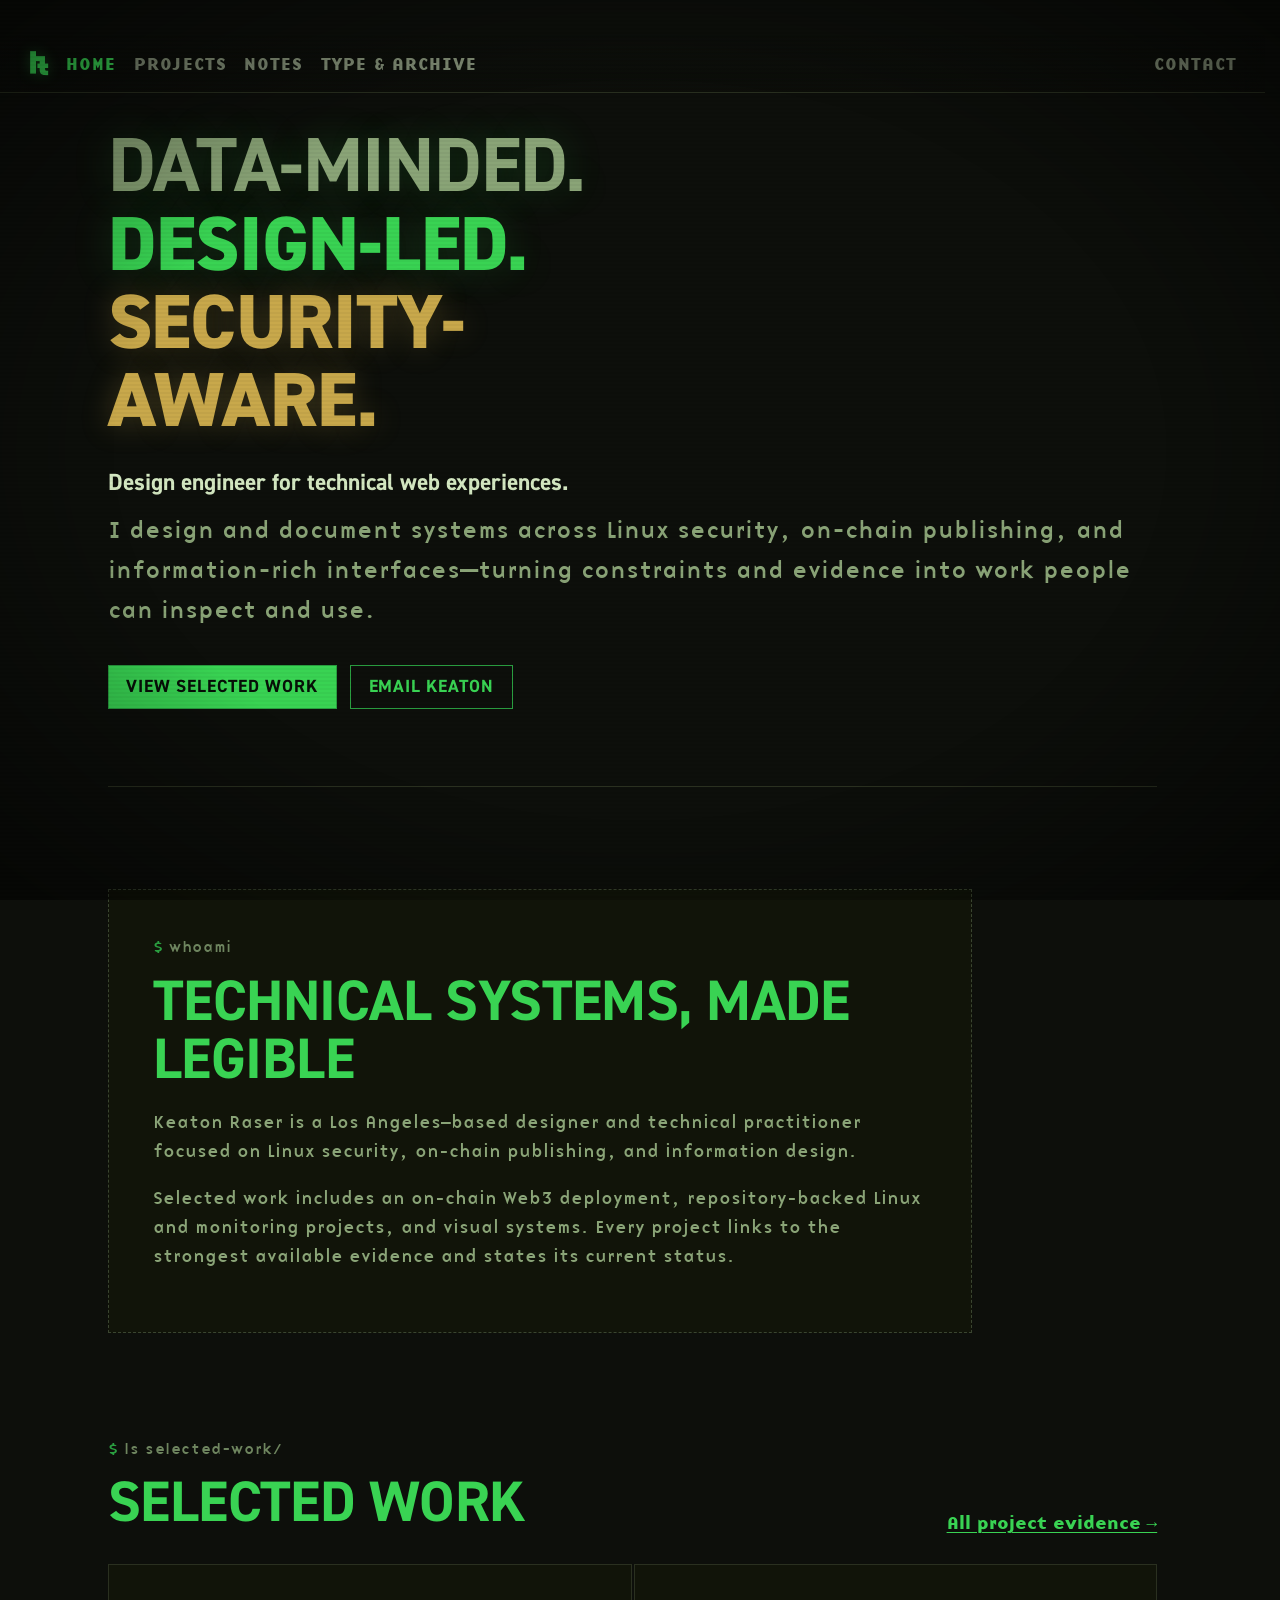
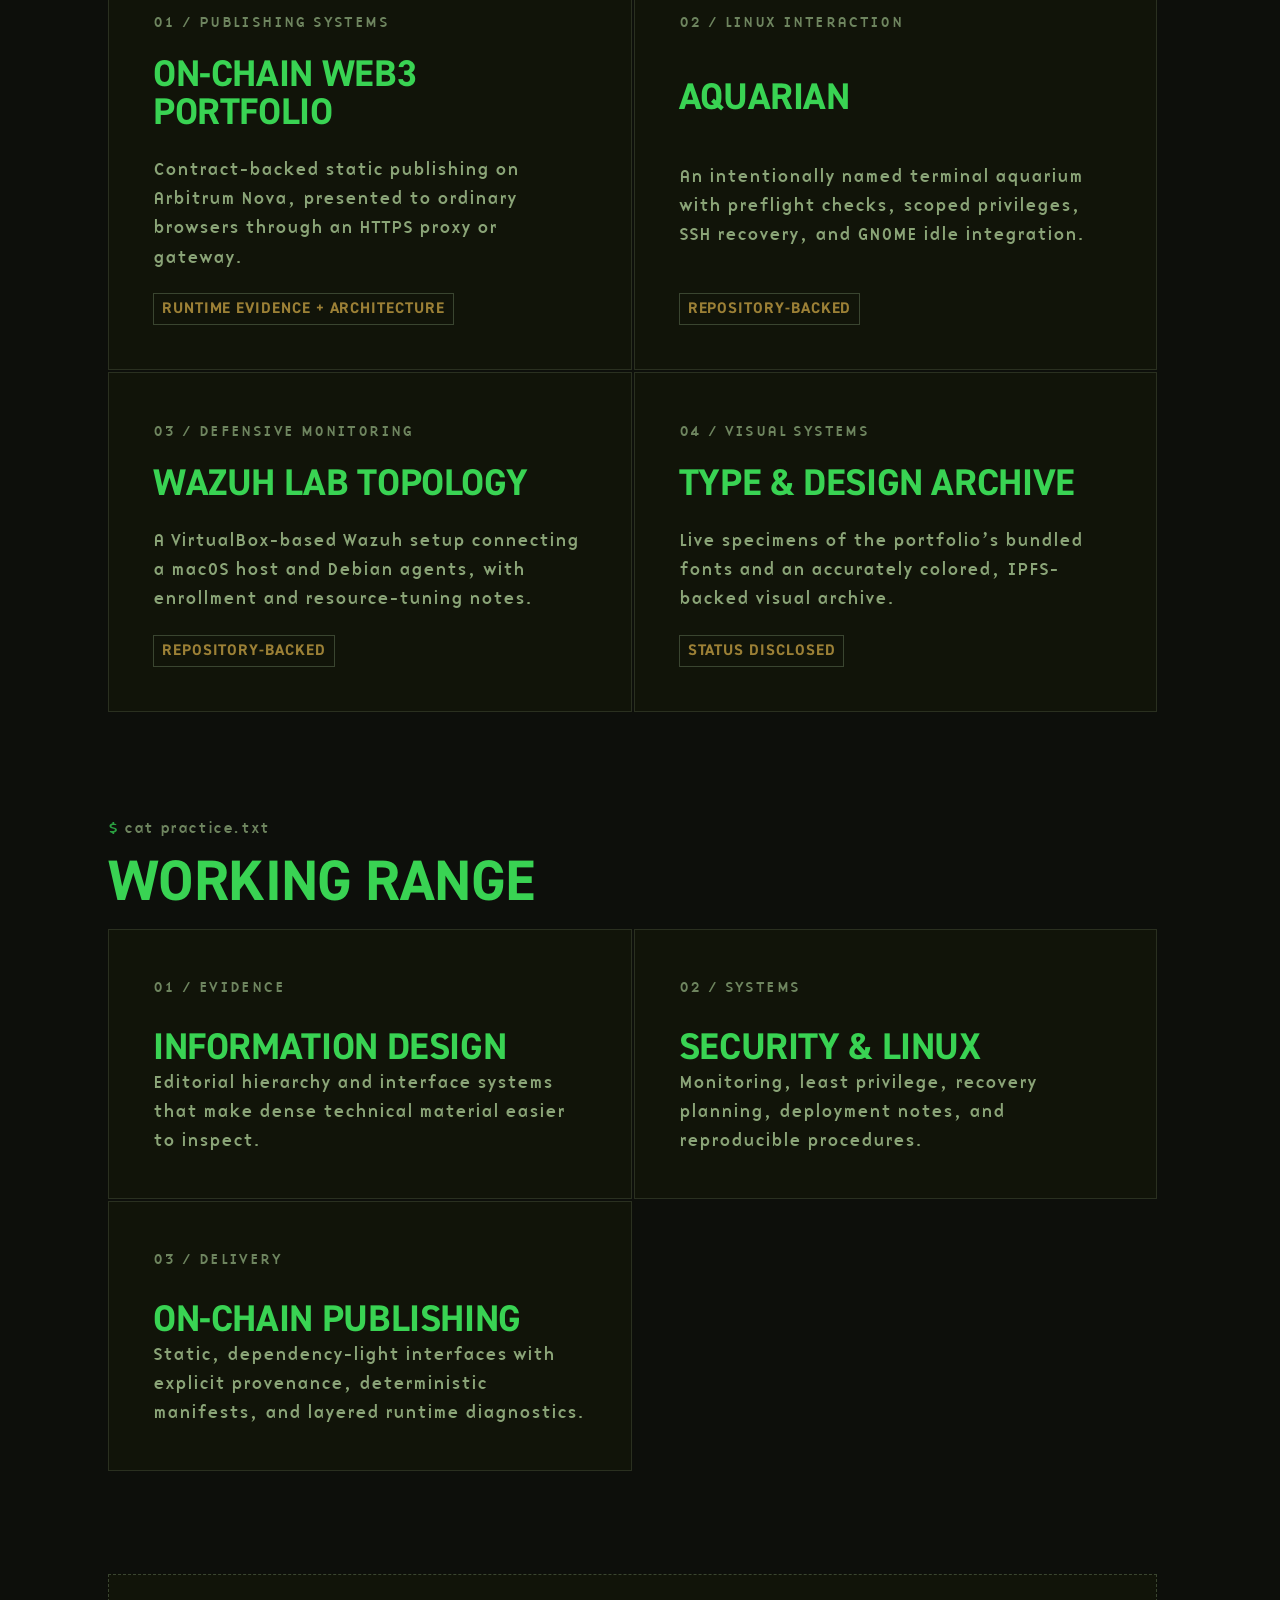
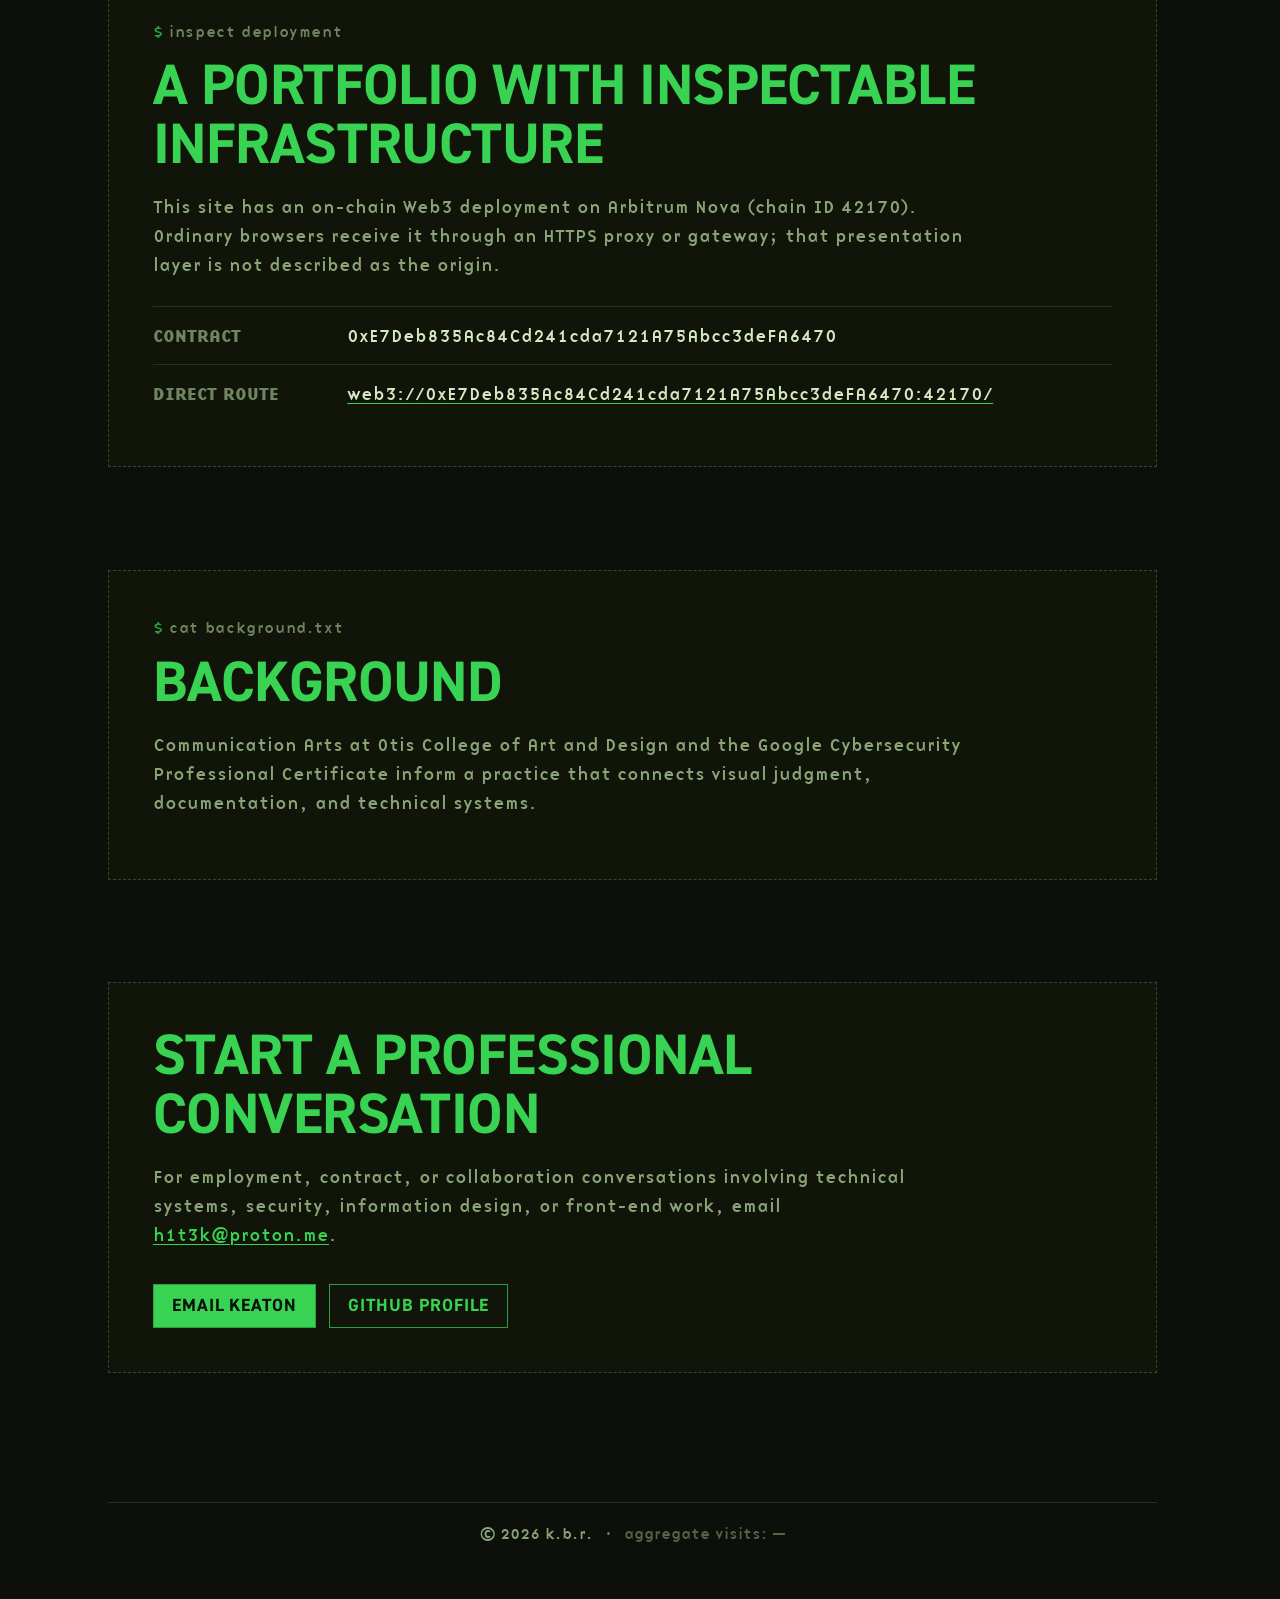
==== commit 881f32c2: "feat: establish accepted redesign baseline Approved-manifest: b25a835fc6510388cd7846df964d05759dbfcb" ====
--- a/index.html
+++ b/index.html
@@ -33,15 +33,56 @@
   ]
 }
 </script>
-<script src="assets/js/routes.js?v=3.2"></script>
-<script src="assets/js/boot-gate.js?v=3.2"></script>
-<link rel="stylesheet" href="styles/main.css?v=3.2">
+<script>
+(function () {
+  var html = document.documentElement;
+  var key = "ht_boot_v2";
+  var state = "INELIGIBLE";
+  var reduced = false;
+  var eligible = false;
+
+  try {
+    var url = new URL(window.location.href);
+    eligible = url.searchParams.get("entry") === "redirect";
+    if (eligible) {
+      url.searchParams.delete("entry");
+      history.replaceState(null, "", url.pathname + (url.search ? url.search : "") + url.hash);
+    }
+    reduced = !!(window.matchMedia &&
+      window.matchMedia("(prefers-reduced-motion: reduce)").matches);
+    if (eligible && sessionStorage.getItem(key) !== "1") {
+      state = "ELIGIBLE";
+      html.classList.add(reduced ? "booting-rm" : "booting");
+    } else {
+      html.classList.add("boot-done");
+    }
+  } catch (error) {
+    html.classList.add("boot-done");
+  }
+
+  window.__H1_BOOT__ = { key: key, state: state, reduced: reduced };
+  if (state === "ELIGIBLE") {
+    window.dispatchEvent(new CustomEvent("h1t3k:boot", {
+      detail: { name: "boot_eligible" }
+    }));
+  }
+  window.__H1_BOOT_WATCHDOG__ = window.setTimeout(function () {
+    if (!html.classList.contains("booting") && !html.classList.contains("booting-rm")) return;
+    html.classList.remove("booting", "booting-rm");
+    html.classList.add("boot-done");
+    window.__H1_BOOT__.state = "FAILED_SAFE";
+    window.dispatchEvent(new CustomEvent("h1t3k:boot", {
+      detail: { name: "boot_failed_safe" }
+    }));
+  }, 4500);
+})();
+</script>
+<link rel="stylesheet" href="styles/main.css">
 </head>
 <body>
   <a class="skip-link" href="#main-content">Skip to content</a>
 
-  <div id="boot" role="group" aria-label="H1-T3K presentation">
-    <div class="boot-route-name" id="bootRouteName" aria-hidden="true"></div>
+  <div id="boot" role="dialog" aria-modal="true" aria-label="H1-T3K introduction">
     <div class="boot-log" id="bootLog" aria-hidden="true"></div>
     <div class="mono-stage" id="monoStage">
       <div class="monogram" id="monogram">ht<span class="sweep" id="sweep"></span></div>
@@ -51,18 +92,16 @@
 
   <div class="wrap grid">
     <nav class="cascade cascade-t1" aria-label="Primary">
-      <div class="nav-row">
-        <a class="site-mono" href="index.html" aria-label="H1-T3K home">&oslash;</a>
-        <button class="nav-toggle" type="button" aria-expanded="false" aria-controls="site-menu">
-          <span data-menu-label>Menu</span><span class="nav-toggle-mark" aria-hidden="true"></span>
-        </button>
-        <div class="nav-links" id="site-menu">
-          <a href="index.html" aria-current="page">Home</a>
-          <a href="projects.html">Projects</a>
-          <a href="field-notes.html">Notes</a>
-          <a href="design-archive.html">Type &amp; Archive</a>
-          <a href="contact.html">Contact</a>
-        </div>
+      <a class="site-mono" href="/" aria-label="H1-T3K home">&oslash;</a>
+      <button class="nav-toggle" type="button" aria-expanded="false" aria-controls="site-menu">
+        <span data-menu-label>Menu</span><span class="nav-toggle-mark" aria-hidden="true"></span>
+      </button>
+      <div class="nav-links" id="site-menu">
+        <a href="/" aria-current="page">Home</a>
+        <a href="projects.html">Projects</a>
+        <a href="field-notes.html">Notes</a>
+        <a href="design-archive.html">Type &amp; Archive</a>
+        <a href="contact.html">Contact</a>
       </div>
     </nav>
 
@@ -81,38 +120,40 @@
       </header>
 
       <section class="fullrow intro-panel cascade cascade-t2" aria-labelledby="intro-title">
+        <div class="sys-line" aria-hidden="true"><span class="prompt"></span>whoami</div>
         <h2 id="intro-title">Technical systems, made legible</h2>
         <p>Keaton Raser is a Los Angeles–based designer and technical practitioner focused on Linux security, on-chain publishing, and information design.</p>
         <p>Selected work includes an on-chain Web3 deployment, repository-backed Linux and monitoring projects, and visual systems. Every project links to the strongest available evidence and states its current status.</p>
       </section>
 
-      <section class="fullrow cascade cascade-t3" aria-labelledby="selected-title" data-depth-flow="home">
+      <section class="fullrow cascade cascade-t3" aria-labelledby="selected-title">
         <div class="section-heading">
           <div>
+            <div class="sys-line" aria-hidden="true"><span class="prompt"></span>ls selected-work/</div>
             <h2 id="selected-title">Selected work</h2>
           </div>
           <a class="text-link" href="projects.html" data-event="case_study_open">All project evidence →</a>
         </div>
         <div class="evidence-grid">
-          <a class="evidence-card" href="projects.html#web3-portfolio" data-event="case_study_open" data-depth-item>
+          <a class="evidence-card" href="projects.html#web3-portfolio" data-event="case_study_open">
             <span class="card-index">01 / publishing systems</span>
             <h3>On-chain Web3 portfolio</h3>
             <p>Contract-backed static publishing on Arbitrum Nova, presented to ordinary browsers through an HTTPS proxy or gateway.</p>
             <span class="tag">Runtime evidence + architecture</span>
           </a>
-          <a class="evidence-card" href="projects.html#aquarian" data-event="case_study_open" data-depth-item>
+          <a class="evidence-card" href="projects.html#aquarian" data-event="case_study_open">
             <span class="card-index">02 / Linux interaction</span>
             <h3>Aquarian</h3>
             <p>An intentionally named terminal aquarium with preflight checks, scoped privileges, SSH recovery, and GNOME idle integration.</p>
             <span class="tag">Repository-backed</span>
           </a>
-          <a class="evidence-card" href="projects.html#wazuh" data-event="case_study_open" data-depth-item>
+          <a class="evidence-card" href="projects.html#wazuh" data-event="case_study_open">
             <span class="card-index">03 / defensive monitoring</span>
             <h3>Wazuh lab topology</h3>
             <p>A VirtualBox-based Wazuh setup connecting a macOS host and Debian agents, with enrollment and resource-tuning notes.</p>
             <span class="tag">Repository-backed</span>
           </a>
-          <a class="evidence-card" href="design-archive.html" data-event="case_study_open" data-depth-item>
+          <a class="evidence-card" href="design-archive.html" data-event="case_study_open">
             <span class="card-index">04 / visual systems</span>
             <h3>Type &amp; design archive</h3>
             <p>Live specimens of the portfolio’s bundled fonts and an accurately colored, IPFS-backed visual archive.</p>
@@ -122,6 +163,7 @@
       </section>
 
       <section class="fullrow cascade cascade-t3" aria-labelledby="practice-title">
+        <div class="sys-line" aria-hidden="true"><span class="prompt"></span>cat practice.txt</div>
         <h2 id="practice-title">Working range</h2>
         <div class="practice-grid">
           <article class="practice-card">
@@ -140,6 +182,7 @@
       </section>
 
       <section class="fullrow architecture-panel cascade cascade-t3" aria-labelledby="architecture-title">
+        <div class="sys-line" aria-hidden="true"><span class="prompt"></span>inspect deployment</div>
         <h2 id="architecture-title">A portfolio with inspectable infrastructure</h2>
         <p>This site has an on-chain Web3 deployment on Arbitrum Nova (chain ID 42170). Ordinary browsers receive it through an HTTPS proxy or gateway; that presentation layer is not described as the origin.</p>
         <dl class="fact-list">
@@ -149,6 +192,7 @@
       </section>
 
       <section class="fullrow background-panel cascade cascade-t4" aria-labelledby="background-title">
+        <div class="sys-line" aria-hidden="true"><span class="prompt"></span>cat background.txt</div>
         <h2 id="background-title">Background</h2>
         <p>Communication Arts at Otis College of Art and Design and the Google Cybersecurity Professional Certificate inform a practice that connects visual judgment, documentation, and technical systems.</p>
       </section>
@@ -168,7 +212,7 @@
     </footer>
   </div>
 
-  <script defer src="assets/js/boot.js?v=3.2"></script>
-  <script defer src="assets/js/init.js?v=3.2"></script>
+  <script defer src="assets/js/init.js"></script>
+  <script defer src="assets/js/boot.js"></script>
 </body>
 </html>
--- a/styles/main.css
+++ b/styles/main.css
@@ -109,14 +109,10 @@
   --step-3:clamp(2rem,1.35rem + 2.6vw,3.5rem);
   --step-hero:clamp(2.75rem,6vw,5.5rem);
   --wrap:1120px;
-  --gutter:clamp(1rem,.75rem + 1vw,2rem);
-  --page-inline-start:max(1rem,env(safe-area-inset-left));
-  --page-inline-end:max(1rem,env(safe-area-inset-right));
+  --gutter:clamp(1rem,3vw,2rem);
   --section-gap:clamp(3rem,8vw,7rem);
-  --nav-row-height:58px;
-  --title-start-gap:var(--gutter);
-  --depth-offset:1.5rem;
-  --depth-duration:.5s;
+  --nav-h:58px;
+  --title-start-gap:clamp(0rem,calc(3vw - 1.6875rem),1rem);
   --scanline:repeating-linear-gradient(
     0deg,
     transparent,
@@ -130,10 +126,10 @@
 html{
   min-width:320px;
   scroll-behavior:smooth;
-  scroll-padding-top:calc(var(--nav-row-height) + 1rem);
+  scroll-padding-top:calc(var(--nav-h) + 1rem);
   scrollbar-gutter:stable;
   font-size:var(--step-0);
-  overflow-x:clip;
+  overflow-x:hidden;
 }
 body{
   min-width:320px;
@@ -146,7 +142,7 @@
   -webkit-font-smoothing:antialiased;
   -webkit-text-size-adjust:100%;
   text-size-adjust:100%;
-  overflow-x:clip;
+  overflow-x:hidden;
   overflow-wrap:break-word;
 }
 body::before{
@@ -212,7 +208,7 @@
   font-weight:700;
 }
 
-[id]{scroll-margin-top:calc(var(--nav-row-height) + 1.25rem)}
+[id]{scroll-margin-top:calc(var(--nav-h) + 1.25rem)}
 .skip-link{
   position:fixed;
   top:.75rem;
@@ -228,12 +224,15 @@
 .wrap{
   position:relative;
   z-index:1;
-  width:100%;
-  max-width:calc(var(--wrap) + var(--page-inline-start) + var(--page-inline-end));
-  margin:0;
-  padding:0 var(--page-inline-end) max(var(--gutter),env(safe-area-inset-bottom)) var(--page-inline-start);
-}
-.grid{display:grid;grid-template-columns:minmax(0,1fr);column-gap:1.5rem;row-gap:0}
+  width:min(100%,var(--wrap));
+  margin-inline:auto;
+  padding:
+    max(var(--gutter),env(safe-area-inset-top))
+    max(var(--gutter),env(safe-area-inset-right))
+    max(var(--gutter),env(safe-area-inset-bottom))
+    max(var(--gutter),env(safe-area-inset-left));
+}
+.grid{display:grid;grid-template-columns:minmax(0,1fr);gap:1.5rem}
 .page-grid{
   grid-column:1/-1;
   display:grid;
@@ -245,23 +244,10 @@
 /* Navigation */
 nav{
   grid-column:1/-1;
-  position:sticky;
-  top:0;
-  z-index:1001;
-  width:100vw;
-  max-width:none;
-  margin-inline-start:calc(-1 * var(--page-inline-start));
-  background:linear-gradient(to bottom,var(--bg-veil),rgba(13,15,11,.82));
-  -webkit-backdrop-filter:blur(12px);
-  backdrop-filter:blur(12px);
-}
-.nav-row{
   display:flex;
   align-items:center;
   gap:1rem;
-  width:100%;
-  height:var(--nav-row-height);
-  padding-inline:var(--page-inline-start) var(--page-inline-end);
+  min-height:var(--nav-h);
   border-bottom:1px solid var(--border);
 }
 .site-mono{
@@ -337,31 +323,38 @@
 .nav-toggle[aria-expanded="true"] .nav-toggle-mark::before{transform:translateY(3.5px) rotate(45deg)}
 .nav-toggle[aria-expanded="true"] .nav-toggle-mark::after{transform:translateY(-3.5px) rotate(-45deg)}
 
-@media (min-width:768px){
-  :root{
-    --page-inline-start:max(32px,env(safe-area-inset-left));
-    --page-inline-end:max(32px,env(safe-area-inset-right));
+@media (min-width:901px){
+  nav{
+    position:sticky;
+    top:0;
+    z-index:1001;
+    margin-inline:calc(50% - 50vw);
+    padding-inline:max(var(--gutter),env(safe-area-inset-left)) max(var(--gutter),env(safe-area-inset-right));
+    background:linear-gradient(to bottom,var(--bg-veil),rgba(13,15,11,.2));
+    -webkit-backdrop-filter:blur(12px);
+    backdrop-filter:blur(12px);
   }
 }
 
 @media (max-width:900px){
   body.nav-enhanced>.wrap{
     z-index:auto;
-    padding-top:calc(env(safe-area-inset-top) + var(--nav-row-height));
+    padding-top:calc(env(safe-area-inset-top) + var(--nav-h) + var(--gutter));
   }
   body.nav-enhanced nav{
     position:fixed;
     inset:0 0 auto;
     z-index:1001;
-    width:100%;
-    height:calc(env(safe-area-inset-top) + var(--nav-row-height));
-    margin:0;
-    padding-top:env(safe-area-inset-top);
+    min-height:calc(env(safe-area-inset-top) + var(--nav-h));
+    padding:
+      env(safe-area-inset-top)
+      max(var(--gutter),env(safe-area-inset-right))
+      0
+      max(var(--gutter),env(safe-area-inset-left));
     background:linear-gradient(to bottom,var(--bg-veil),rgba(13,15,11,.2));
     -webkit-backdrop-filter:blur(12px);
     backdrop-filter:blur(12px);
   }
-  body.nav-enhanced nav .nav-row{height:var(--nav-row-height)}
   .nav-toggle{display:inline-grid;place-items:center}
   body.nav-enhanced>.nav-links[data-mobile-menu]{
     position:fixed;
@@ -375,7 +368,7 @@
     min-height:100vh;
     min-height:100dvh;
     padding:
-      calc(env(safe-area-inset-top) + var(--nav-row-height) + 2rem)
+      calc(env(safe-area-inset-top) + var(--nav-h) + 2rem)
       max(1.5rem,env(safe-area-inset-right))
       max(2rem,env(safe-area-inset-bottom))
       max(1.5rem,env(safe-area-inset-left));
@@ -486,6 +479,14 @@
 .text-link{display:inline-block;font-weight:700}
 .small{color:var(--muted);font-size:var(--step--1)}
 .center{text-align:center}
+.sys-line{
+  margin-bottom:.75rem;
+  color:var(--dim);
+  font-size:var(--step--1);
+  letter-spacing:.04em;
+}
+.prompt{color:var(--green-dim)}
+.prompt::before{content:"$ "}
 .breadcrumb{
   margin:0 0 2rem;
   color:var(--dim);
@@ -615,7 +616,7 @@
 }
 .project-record{
   position:relative;
-  min-height:clamp(300px,65svh,640px);
+  min-height:clamp(31rem,72svh,46rem);
   display:flex;
   flex-direction:column;
   justify-content:center;
@@ -661,46 +662,6 @@
   color:var(--dim);
   font-size:var(--step--1);
 }
-.web3-notice{
-  max-width:48rem;
-  margin-top:1.5rem;
-  padding:1.25rem;
-  border:1px solid var(--amber-dim);
-  background:var(--bg3);
-}
-.web3-notice h3{
-  margin-bottom:.65rem;
-  color:var(--amber);
-  font-size:var(--step-1);
-  text-transform:uppercase;
-}
-.web3-notice p{max-width:64ch;color:var(--muted)}
-.web3-notice-actions{
-  display:flex;
-  flex-wrap:wrap;
-  gap:.75rem;
-  margin-block:1rem;
-}
-.web3-suppress{
-  display:flex;
-  align-items:flex-start;
-  gap:.55rem;
-  color:var(--muted);
-  font-size:var(--step--1);
-}
-.web3-suppress input{margin-top:.35em}
-.text-button{
-  min-height:44px;
-  margin-top:.75rem;
-  padding:.5rem 0;
-  border:0;
-  background:transparent;
-  color:var(--green);
-  font:700 var(--step--1)/1 var(--mono);
-  text-decoration:underline;
-  text-underline-offset:.2em;
-  cursor:pointer;
-}
 .supporting-grid article{
   padding:1.5rem;
   border:1px solid var(--border);
@@ -715,26 +676,23 @@
 
 @media (min-width:920px){
   .project-flow-layout{grid-template-columns:minmax(12rem,15rem) minmax(0,1fr);gap:clamp(2rem,5vw,4rem)}
-  .project-flow-rail{position:sticky;top:calc(var(--nav-row-height) + 2rem);align-self:start}
-  .project-flow>li{position:sticky;top:calc(var(--nav-row-height) + 1.25rem)}
+  .project-flow-rail{position:sticky;top:calc(var(--nav-h) + 2rem);align-self:start}
+  .project-flow>li{position:sticky;top:calc(var(--nav-h) + 1.25rem)}
   .project-flow>li:nth-child(1){z-index:1}
   .project-flow>li:nth-child(2){z-index:2}
   .project-flow>li:nth-child(3){z-index:3}
   .project-flow>li:nth-child(4){z-index:4}
 }
-.motion-ready [data-depth-item]{
-  opacity:.5;
-  transform:translateY(var(--depth-offset));
-  transition:
-    opacity var(--depth-duration) ease,
-    transform var(--depth-duration) ease,
-    border-color .3s ease;
-}
-.motion-ready [data-depth-item].is-in-view{
+.motion-ready [data-scroll-project]{
+  opacity:.6;
+  transform:translateY(1.5rem);
+  transition:opacity .45s ease,transform .45s ease,border-color .3s ease;
+}
+.motion-ready [data-scroll-project].is-in-view{
   opacity:1;
   transform:none;
-}
-.motion-ready .project-record.is-in-view{border-left-color:var(--green)}
+  border-left-color:var(--green);
+}
 
 /* Notes and security evidence */
 .notes-list>h2,
@@ -955,41 +913,25 @@
   pointer-events:none;
 }
 html.booting #boot,
-html.booting-rm #boot,
-html.transitioning #boot,
-#boot.exit{display:block}
+html.booting-rm #boot{display:block}
 html.booting body>.wrap,
 html.booting-rm body>.wrap{visibility:hidden}
 html.boot-done body>.wrap{visibility:visible}
-#boot.exit{opacity:0;transition:opacity .18s linear}
-.boot-route-name{
-  position:absolute;
-  top:max(3.5rem,env(safe-area-inset-top));
-  left:var(--page-inline-start);
-  right:var(--page-inline-end);
-  color:var(--green);
-  font:800 var(--step-2)/1 var(--display);
-  letter-spacing:.02em;
-  text-transform:uppercase;
-  opacity:0;
-}
+#boot.exit{opacity:0;transition:opacity .24s linear}
 .boot-log{
   position:absolute;
   top:max(3.5rem,env(safe-area-inset-top));
   left:0;
-  width:min(100%,calc(var(--wrap) + var(--page-inline-start) + var(--page-inline-end)));
-  margin:0;
-  padding-inline:var(--page-inline-start) var(--page-inline-end);
+  right:0;
+  width:min(100%,var(--wrap));
+  margin:auto;
+  padding-inline:var(--gutter);
   color:var(--muted);
   font-size:var(--step--1);
   line-height:1.8;
 }
-.is-compact .boot-route-name{opacity:1}
-.is-compact .boot-log{top:max(7.5rem,calc(env(safe-area-inset-top) + 7.5rem))}
-.is-compact .mono-stage{display:none}
-.is-static .boot-log{opacity:1}
 .boot-log.wipe{opacity:0;transition:opacity .12s linear}
-.bl{display:flex;justify-content:space-between;gap:.75rem;white-space:normal;opacity:0}
+.bl{display:flex;justify-content:space-between;gap:.75rem;white-space:pre;opacity:0}
 .bl.on{opacity:1}
 .bl .ok{color:var(--green);opacity:0}
 .bl .ok.on{opacity:1}
@@ -1056,7 +998,6 @@
 html.boot-done.did-boot .cascade-t2{animation-delay:.06s}
 html.boot-done.did-boot .cascade-t3{animation-delay:.12s}
 html.boot-done.did-boot .cascade-t4{animation-delay:.18s}
-html.transition-arrival .wrap{animation:fade-in .12s ease both}
 
 @media (max-width:760px){
   .evidence-grid,
@@ -1082,7 +1023,7 @@
     transition-duration:.01ms!important;
   }
   .project-flow>li{position:relative;top:auto}
-  .motion-ready [data-depth-item]{opacity:1;transform:none}
+  .motion-ready [data-scroll-project]{opacity:1;transform:none}
   html.boot-done.did-boot .cascade{opacity:1;animation:none}
 }
 
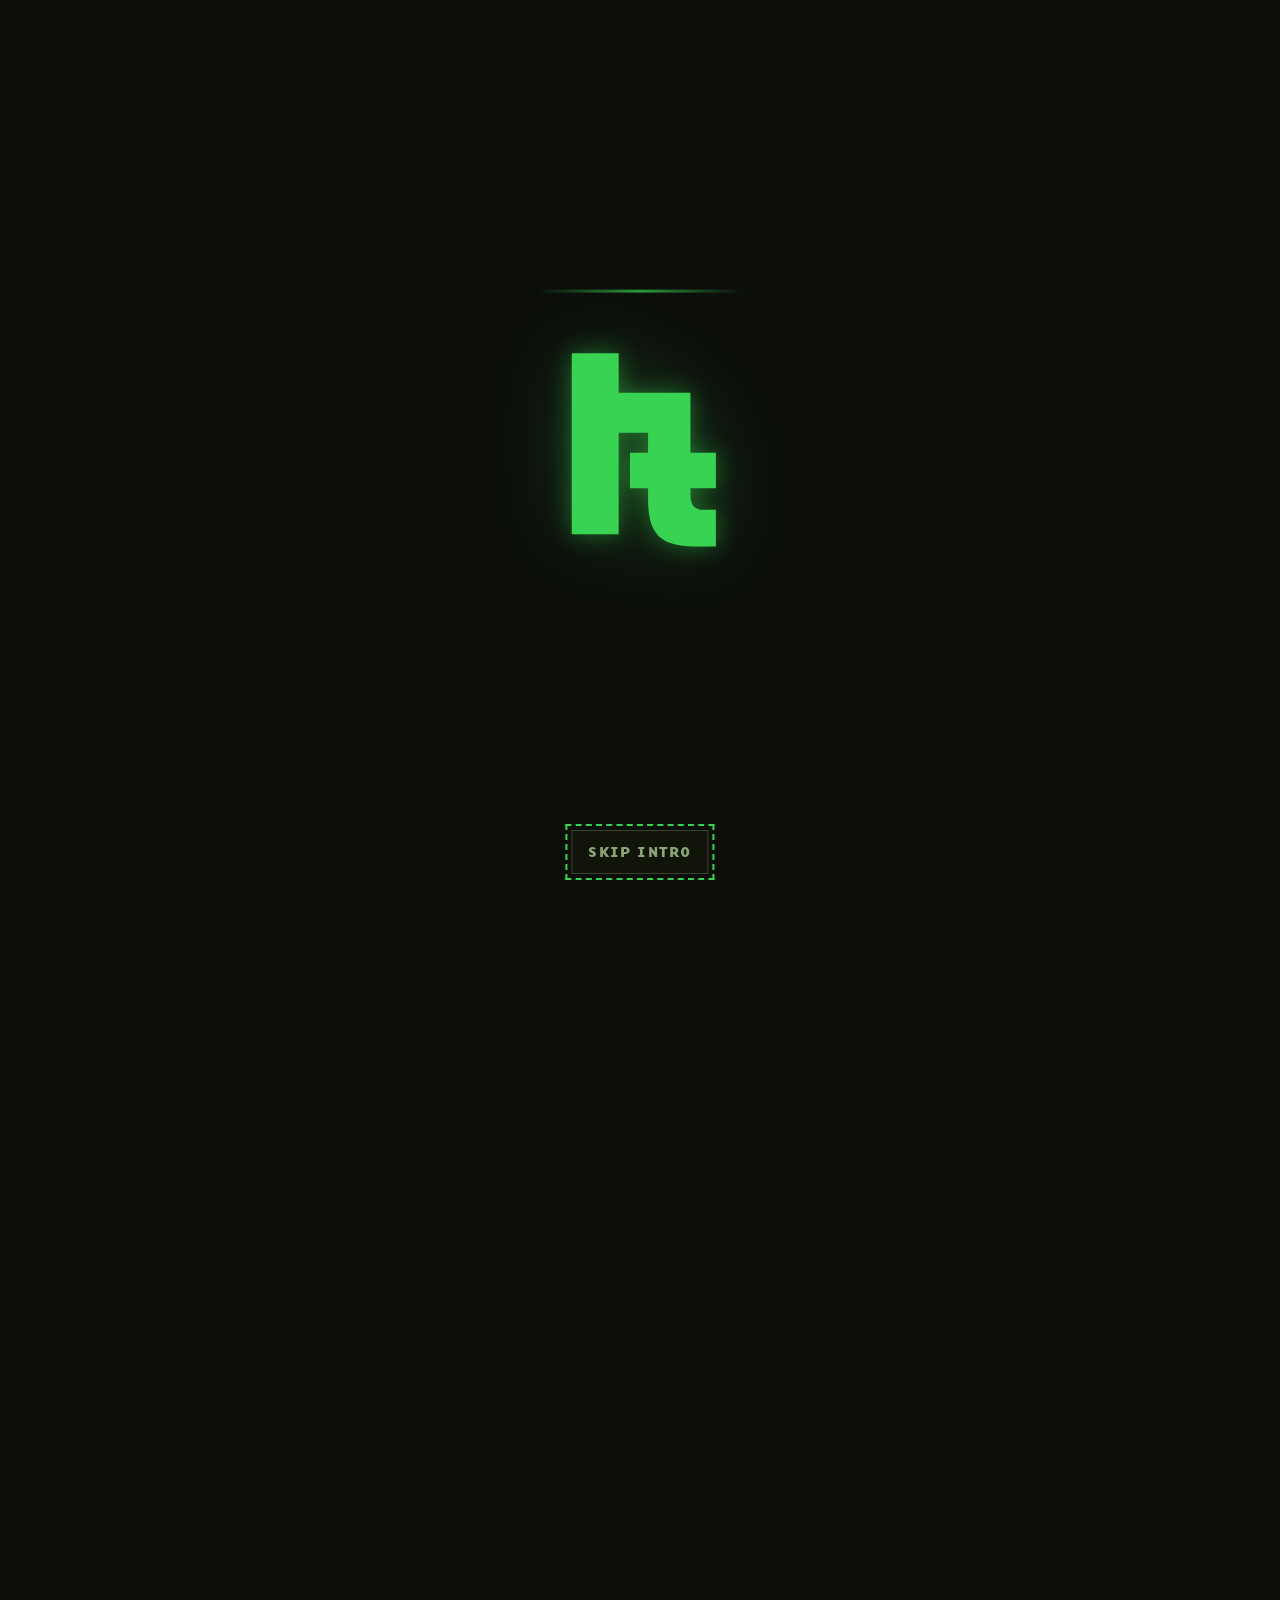
==== commit 0d596f4a: "fix: keep boot focus recovery visually neutral Retain focus recovery on main content without drawing" ====
--- a/index.html
+++ b/index.html
@@ -33,56 +33,15 @@
   ]
 }
 </script>
-<script>
-(function () {
-  var html = document.documentElement;
-  var key = "ht_boot_v2";
-  var state = "INELIGIBLE";
-  var reduced = false;
-  var eligible = false;
-
-  try {
-    var url = new URL(window.location.href);
-    eligible = url.searchParams.get("entry") === "redirect";
-    if (eligible) {
-      url.searchParams.delete("entry");
-      history.replaceState(null, "", url.pathname + (url.search ? url.search : "") + url.hash);
-    }
-    reduced = !!(window.matchMedia &&
-      window.matchMedia("(prefers-reduced-motion: reduce)").matches);
-    if (eligible && sessionStorage.getItem(key) !== "1") {
-      state = "ELIGIBLE";
-      html.classList.add(reduced ? "booting-rm" : "booting");
-    } else {
-      html.classList.add("boot-done");
-    }
-  } catch (error) {
-    html.classList.add("boot-done");
-  }
-
-  window.__H1_BOOT__ = { key: key, state: state, reduced: reduced };
-  if (state === "ELIGIBLE") {
-    window.dispatchEvent(new CustomEvent("h1t3k:boot", {
-      detail: { name: "boot_eligible" }
-    }));
-  }
-  window.__H1_BOOT_WATCHDOG__ = window.setTimeout(function () {
-    if (!html.classList.contains("booting") && !html.classList.contains("booting-rm")) return;
-    html.classList.remove("booting", "booting-rm");
-    html.classList.add("boot-done");
-    window.__H1_BOOT__.state = "FAILED_SAFE";
-    window.dispatchEvent(new CustomEvent("h1t3k:boot", {
-      detail: { name: "boot_failed_safe" }
-    }));
-  }, 4500);
-})();
-</script>
-<link rel="stylesheet" href="styles/main.css">
+<script src="assets/js/routes.js?v=3.2"></script>
+<script src="assets/js/boot-gate.js?v=3.2"></script>
+<link rel="stylesheet" href="styles/main.css?v=3.3">
 </head>
 <body>
   <a class="skip-link" href="#main-content">Skip to content</a>
 
-  <div id="boot" role="dialog" aria-modal="true" aria-label="H1-T3K introduction">
+  <div id="boot" role="group" aria-label="H1-T3K presentation">
+    <div class="boot-route-name" id="bootRouteName" aria-hidden="true"></div>
     <div class="boot-log" id="bootLog" aria-hidden="true"></div>
     <div class="mono-stage" id="monoStage">
       <div class="monogram" id="monogram">ht<span class="sweep" id="sweep"></span></div>
@@ -92,16 +51,18 @@
 
   <div class="wrap grid">
     <nav class="cascade cascade-t1" aria-label="Primary">
-      <a class="site-mono" href="/" aria-label="H1-T3K home">&oslash;</a>
-      <button class="nav-toggle" type="button" aria-expanded="false" aria-controls="site-menu">
-        <span data-menu-label>Menu</span><span class="nav-toggle-mark" aria-hidden="true"></span>
-      </button>
-      <div class="nav-links" id="site-menu">
-        <a href="/" aria-current="page">Home</a>
-        <a href="projects.html">Projects</a>
-        <a href="field-notes.html">Notes</a>
-        <a href="design-archive.html">Type &amp; Archive</a>
-        <a href="contact.html">Contact</a>
+      <div class="nav-row">
+        <a class="site-mono" href="index.html" aria-label="H1-T3K home">&oslash;</a>
+        <button class="nav-toggle" type="button" aria-expanded="false" aria-controls="site-menu">
+          <span data-menu-label>Menu</span><span class="nav-toggle-mark" aria-hidden="true"></span>
+        </button>
+        <div class="nav-links" id="site-menu">
+          <a href="index.html" aria-current="page">Home</a>
+          <a href="projects.html">Projects</a>
+          <a href="field-notes.html">Notes</a>
+          <a href="design-archive.html">Type &amp; Archive</a>
+          <a href="contact.html">Contact</a>
+        </div>
       </div>
     </nav>
 
@@ -120,40 +81,38 @@
       </header>
 
       <section class="fullrow intro-panel cascade cascade-t2" aria-labelledby="intro-title">
-        <div class="sys-line" aria-hidden="true"><span class="prompt"></span>whoami</div>
         <h2 id="intro-title">Technical systems, made legible</h2>
         <p>Keaton Raser is a Los Angeles–based designer and technical practitioner focused on Linux security, on-chain publishing, and information design.</p>
         <p>Selected work includes an on-chain Web3 deployment, repository-backed Linux and monitoring projects, and visual systems. Every project links to the strongest available evidence and states its current status.</p>
       </section>
 
-      <section class="fullrow cascade cascade-t3" aria-labelledby="selected-title">
+      <section class="fullrow cascade cascade-t3" aria-labelledby="selected-title" data-depth-flow="home">
         <div class="section-heading">
           <div>
-            <div class="sys-line" aria-hidden="true"><span class="prompt"></span>ls selected-work/</div>
             <h2 id="selected-title">Selected work</h2>
           </div>
           <a class="text-link" href="projects.html" data-event="case_study_open">All project evidence →</a>
         </div>
         <div class="evidence-grid">
-          <a class="evidence-card" href="projects.html#web3-portfolio" data-event="case_study_open">
+          <a class="evidence-card" href="projects.html#web3-portfolio" data-event="case_study_open" data-depth-item>
             <span class="card-index">01 / publishing systems</span>
             <h3>On-chain Web3 portfolio</h3>
             <p>Contract-backed static publishing on Arbitrum Nova, presented to ordinary browsers through an HTTPS proxy or gateway.</p>
             <span class="tag">Runtime evidence + architecture</span>
           </a>
-          <a class="evidence-card" href="projects.html#aquarian" data-event="case_study_open">
+          <a class="evidence-card" href="projects.html#aquarian" data-event="case_study_open" data-depth-item>
             <span class="card-index">02 / Linux interaction</span>
             <h3>Aquarian</h3>
             <p>An intentionally named terminal aquarium with preflight checks, scoped privileges, SSH recovery, and GNOME idle integration.</p>
             <span class="tag">Repository-backed</span>
           </a>
-          <a class="evidence-card" href="projects.html#wazuh" data-event="case_study_open">
+          <a class="evidence-card" href="projects.html#wazuh" data-event="case_study_open" data-depth-item>
             <span class="card-index">03 / defensive monitoring</span>
             <h3>Wazuh lab topology</h3>
             <p>A VirtualBox-based Wazuh setup connecting a macOS host and Debian agents, with enrollment and resource-tuning notes.</p>
             <span class="tag">Repository-backed</span>
           </a>
-          <a class="evidence-card" href="design-archive.html" data-event="case_study_open">
+          <a class="evidence-card" href="design-archive.html" data-event="case_study_open" data-depth-item>
             <span class="card-index">04 / visual systems</span>
             <h3>Type &amp; design archive</h3>
             <p>Live specimens of the portfolio’s bundled fonts and an accurately colored, IPFS-backed visual archive.</p>
@@ -163,7 +122,6 @@
       </section>
 
       <section class="fullrow cascade cascade-t3" aria-labelledby="practice-title">
-        <div class="sys-line" aria-hidden="true"><span class="prompt"></span>cat practice.txt</div>
         <h2 id="practice-title">Working range</h2>
         <div class="practice-grid">
           <article class="practice-card">
@@ -182,7 +140,6 @@
       </section>
 
       <section class="fullrow architecture-panel cascade cascade-t3" aria-labelledby="architecture-title">
-        <div class="sys-line" aria-hidden="true"><span class="prompt"></span>inspect deployment</div>
         <h2 id="architecture-title">A portfolio with inspectable infrastructure</h2>
         <p>This site has an on-chain Web3 deployment on Arbitrum Nova (chain ID 42170). Ordinary browsers receive it through an HTTPS proxy or gateway; that presentation layer is not described as the origin.</p>
         <dl class="fact-list">
@@ -192,7 +149,6 @@
       </section>
 
       <section class="fullrow background-panel cascade cascade-t4" aria-labelledby="background-title">
-        <div class="sys-line" aria-hidden="true"><span class="prompt"></span>cat background.txt</div>
         <h2 id="background-title">Background</h2>
         <p>Communication Arts at Otis College of Art and Design and the Google Cybersecurity Professional Certificate inform a practice that connects visual judgment, documentation, and technical systems.</p>
       </section>
@@ -212,7 +168,7 @@
     </footer>
   </div>
 
-  <script defer src="assets/js/init.js"></script>
-  <script defer src="assets/js/boot.js"></script>
+  <script defer src="assets/js/boot.js?v=3.2"></script>
+  <script defer src="assets/js/init.js?v=3.2"></script>
 </body>
 </html>
--- a/styles/main.css
+++ b/styles/main.css
@@ -109,10 +109,14 @@
   --step-3:clamp(2rem,1.35rem + 2.6vw,3.5rem);
   --step-hero:clamp(2.75rem,6vw,5.5rem);
   --wrap:1120px;
-  --gutter:clamp(1rem,3vw,2rem);
+  --gutter:clamp(1rem,.75rem + 1vw,2rem);
+  --page-inline-start:max(1rem,env(safe-area-inset-left));
+  --page-inline-end:max(1rem,env(safe-area-inset-right));
   --section-gap:clamp(3rem,8vw,7rem);
-  --nav-h:58px;
-  --title-start-gap:clamp(0rem,calc(3vw - 1.6875rem),1rem);
+  --nav-row-height:58px;
+  --title-start-gap:var(--gutter);
+  --depth-offset:1.5rem;
+  --depth-duration:.5s;
   --scanline:repeating-linear-gradient(
     0deg,
     transparent,
@@ -126,10 +130,10 @@
 html{
   min-width:320px;
   scroll-behavior:smooth;
-  scroll-padding-top:calc(var(--nav-h) + 1rem);
+  scroll-padding-top:calc(var(--nav-row-height) + 1rem);
   scrollbar-gutter:stable;
   font-size:var(--step-0);
-  overflow-x:hidden;
+  overflow-x:clip;
 }
 body{
   min-width:320px;
@@ -142,7 +146,7 @@
   -webkit-font-smoothing:antialiased;
   -webkit-text-size-adjust:100%;
   text-size-adjust:100%;
-  overflow-x:hidden;
+  overflow-x:clip;
   overflow-wrap:break-word;
 }
 body::before{
@@ -165,6 +169,7 @@
 
 ::selection{background:var(--green);color:#071008}
 :focus-visible{outline:2px dashed var(--green);outline-offset:4px}
+main[tabindex="-1"]:focus{outline:none}
 
 a{color:var(--green);text-decoration-thickness:1px;text-underline-offset:.18em}
 a:hover{text-decoration:underline}
@@ -208,7 +213,7 @@
   font-weight:700;
 }
 
-[id]{scroll-margin-top:calc(var(--nav-h) + 1.25rem)}
+[id]{scroll-margin-top:calc(var(--nav-row-height) + 1.25rem)}
 .skip-link{
   position:fixed;
   top:.75rem;
@@ -224,15 +229,12 @@
 .wrap{
   position:relative;
   z-index:1;
-  width:min(100%,var(--wrap));
-  margin-inline:auto;
-  padding:
-    max(var(--gutter),env(safe-area-inset-top))
-    max(var(--gutter),env(safe-area-inset-right))
-    max(var(--gutter),env(safe-area-inset-bottom))
-    max(var(--gutter),env(safe-area-inset-left));
-}
-.grid{display:grid;grid-template-columns:minmax(0,1fr);gap:1.5rem}
+  width:100%;
+  max-width:calc(var(--wrap) + var(--page-inline-start) + var(--page-inline-end));
+  margin:0;
+  padding:0 var(--page-inline-end) max(var(--gutter),env(safe-area-inset-bottom)) var(--page-inline-start);
+}
+.grid{display:grid;grid-template-columns:minmax(0,1fr);column-gap:1.5rem;row-gap:0}
 .page-grid{
   grid-column:1/-1;
   display:grid;
@@ -244,10 +246,23 @@
 /* Navigation */
 nav{
   grid-column:1/-1;
+  position:sticky;
+  top:0;
+  z-index:1001;
+  width:100vw;
+  max-width:none;
+  margin-inline-start:calc(-1 * var(--page-inline-start));
+  background:linear-gradient(to bottom,var(--bg-veil),rgba(13,15,11,.82));
+  -webkit-backdrop-filter:blur(12px);
+  backdrop-filter:blur(12px);
+}
+.nav-row{
   display:flex;
   align-items:center;
   gap:1rem;
-  min-height:var(--nav-h);
+  width:100%;
+  height:var(--nav-row-height);
+  padding-inline:var(--page-inline-start) var(--page-inline-end);
   border-bottom:1px solid var(--border);
 }
 .site-mono{
@@ -323,38 +338,31 @@
 .nav-toggle[aria-expanded="true"] .nav-toggle-mark::before{transform:translateY(3.5px) rotate(45deg)}
 .nav-toggle[aria-expanded="true"] .nav-toggle-mark::after{transform:translateY(-3.5px) rotate(-45deg)}
 
-@media (min-width:901px){
-  nav{
-    position:sticky;
-    top:0;
-    z-index:1001;
-    margin-inline:calc(50% - 50vw);
-    padding-inline:max(var(--gutter),env(safe-area-inset-left)) max(var(--gutter),env(safe-area-inset-right));
-    background:linear-gradient(to bottom,var(--bg-veil),rgba(13,15,11,.2));
-    -webkit-backdrop-filter:blur(12px);
-    backdrop-filter:blur(12px);
+@media (min-width:768px){
+  :root{
+    --page-inline-start:max(32px,env(safe-area-inset-left));
+    --page-inline-end:max(32px,env(safe-area-inset-right));
   }
 }
 
 @media (max-width:900px){
   body.nav-enhanced>.wrap{
     z-index:auto;
-    padding-top:calc(env(safe-area-inset-top) + var(--nav-h) + var(--gutter));
+    padding-top:calc(env(safe-area-inset-top) + var(--nav-row-height));
   }
   body.nav-enhanced nav{
     position:fixed;
     inset:0 0 auto;
     z-index:1001;
-    min-height:calc(env(safe-area-inset-top) + var(--nav-h));
-    padding:
-      env(safe-area-inset-top)
-      max(var(--gutter),env(safe-area-inset-right))
-      0
-      max(var(--gutter),env(safe-area-inset-left));
+    width:100%;
+    height:calc(env(safe-area-inset-top) + var(--nav-row-height));
+    margin:0;
+    padding-top:env(safe-area-inset-top);
     background:linear-gradient(to bottom,var(--bg-veil),rgba(13,15,11,.2));
     -webkit-backdrop-filter:blur(12px);
     backdrop-filter:blur(12px);
   }
+  body.nav-enhanced nav .nav-row{height:var(--nav-row-height)}
   .nav-toggle{display:inline-grid;place-items:center}
   body.nav-enhanced>.nav-links[data-mobile-menu]{
     position:fixed;
@@ -368,7 +376,7 @@
     min-height:100vh;
     min-height:100dvh;
     padding:
-      calc(env(safe-area-inset-top) + var(--nav-h) + 2rem)
+      calc(env(safe-area-inset-top) + var(--nav-row-height) + 2rem)
       max(1.5rem,env(safe-area-inset-right))
       max(2rem,env(safe-area-inset-bottom))
       max(1.5rem,env(safe-area-inset-left));
@@ -479,14 +487,6 @@
 .text-link{display:inline-block;font-weight:700}
 .small{color:var(--muted);font-size:var(--step--1)}
 .center{text-align:center}
-.sys-line{
-  margin-bottom:.75rem;
-  color:var(--dim);
-  font-size:var(--step--1);
-  letter-spacing:.04em;
-}
-.prompt{color:var(--green-dim)}
-.prompt::before{content:"$ "}
 .breadcrumb{
   margin:0 0 2rem;
   color:var(--dim);
@@ -616,7 +616,7 @@
 }
 .project-record{
   position:relative;
-  min-height:clamp(31rem,72svh,46rem);
+  min-height:clamp(300px,65svh,640px);
   display:flex;
   flex-direction:column;
   justify-content:center;
@@ -662,6 +662,46 @@
   color:var(--dim);
   font-size:var(--step--1);
 }
+.web3-notice{
+  max-width:48rem;
+  margin-top:1.5rem;
+  padding:1.25rem;
+  border:1px solid var(--amber-dim);
+  background:var(--bg3);
+}
+.web3-notice h3{
+  margin-bottom:.65rem;
+  color:var(--amber);
+  font-size:var(--step-1);
+  text-transform:uppercase;
+}
+.web3-notice p{max-width:64ch;color:var(--muted)}
+.web3-notice-actions{
+  display:flex;
+  flex-wrap:wrap;
+  gap:.75rem;
+  margin-block:1rem;
+}
+.web3-suppress{
+  display:flex;
+  align-items:flex-start;
+  gap:.55rem;
+  color:var(--muted);
+  font-size:var(--step--1);
+}
+.web3-suppress input{margin-top:.35em}
+.text-button{
+  min-height:44px;
+  margin-top:.75rem;
+  padding:.5rem 0;
+  border:0;
+  background:transparent;
+  color:var(--green);
+  font:700 var(--step--1)/1 var(--mono);
+  text-decoration:underline;
+  text-underline-offset:.2em;
+  cursor:pointer;
+}
 .supporting-grid article{
   padding:1.5rem;
   border:1px solid var(--border);
@@ -676,23 +716,26 @@
 
 @media (min-width:920px){
   .project-flow-layout{grid-template-columns:minmax(12rem,15rem) minmax(0,1fr);gap:clamp(2rem,5vw,4rem)}
-  .project-flow-rail{position:sticky;top:calc(var(--nav-h) + 2rem);align-self:start}
-  .project-flow>li{position:sticky;top:calc(var(--nav-h) + 1.25rem)}
+  .project-flow-rail{position:sticky;top:calc(var(--nav-row-height) + 2rem);align-self:start}
+  .project-flow>li{position:sticky;top:calc(var(--nav-row-height) + 1.25rem)}
   .project-flow>li:nth-child(1){z-index:1}
   .project-flow>li:nth-child(2){z-index:2}
   .project-flow>li:nth-child(3){z-index:3}
   .project-flow>li:nth-child(4){z-index:4}
 }
-.motion-ready [data-scroll-project]{
-  opacity:.6;
-  transform:translateY(1.5rem);
-  transition:opacity .45s ease,transform .45s ease,border-color .3s ease;
-}
-.motion-ready [data-scroll-project].is-in-view{
+.motion-ready [data-depth-item]{
+  opacity:.5;
+  transform:translateY(var(--depth-offset));
+  transition:
+    opacity var(--depth-duration) ease,
+    transform var(--depth-duration) ease,
+    border-color .3s ease;
+}
+.motion-ready [data-depth-item].is-in-view{
   opacity:1;
   transform:none;
-  border-left-color:var(--green);
-}
+}
+.motion-ready .project-record.is-in-view{border-left-color:var(--green)}
 
 /* Notes and security evidence */
 .notes-list>h2,
@@ -913,25 +956,41 @@
   pointer-events:none;
 }
 html.booting #boot,
-html.booting-rm #boot{display:block}
+html.booting-rm #boot,
+html.transitioning #boot,
+#boot.exit{display:block}
 html.booting body>.wrap,
 html.booting-rm body>.wrap{visibility:hidden}
 html.boot-done body>.wrap{visibility:visible}
-#boot.exit{opacity:0;transition:opacity .24s linear}
+#boot.exit{opacity:0;transition:opacity .18s linear}
+.boot-route-name{
+  position:absolute;
+  top:max(3.5rem,env(safe-area-inset-top));
+  left:var(--page-inline-start);
+  right:var(--page-inline-end);
+  color:var(--green);
+  font:800 var(--step-2)/1 var(--display);
+  letter-spacing:.02em;
+  text-transform:uppercase;
+  opacity:0;
+}
 .boot-log{
   position:absolute;
   top:max(3.5rem,env(safe-area-inset-top));
   left:0;
-  right:0;
-  width:min(100%,var(--wrap));
-  margin:auto;
-  padding-inline:var(--gutter);
+  width:min(100%,calc(var(--wrap) + var(--page-inline-start) + var(--page-inline-end)));
+  margin:0;
+  padding-inline:var(--page-inline-start) var(--page-inline-end);
   color:var(--muted);
   font-size:var(--step--1);
   line-height:1.8;
 }
+.is-compact .boot-route-name{opacity:1}
+.is-compact .boot-log{top:max(7.5rem,calc(env(safe-area-inset-top) + 7.5rem))}
+.is-compact .mono-stage{display:none}
+.is-static .boot-log{opacity:1}
 .boot-log.wipe{opacity:0;transition:opacity .12s linear}
-.bl{display:flex;justify-content:space-between;gap:.75rem;white-space:pre;opacity:0}
+.bl{display:flex;justify-content:space-between;gap:.75rem;white-space:normal;opacity:0}
 .bl.on{opacity:1}
 .bl .ok{color:var(--green);opacity:0}
 .bl .ok.on{opacity:1}
@@ -998,6 +1057,7 @@
 html.boot-done.did-boot .cascade-t2{animation-delay:.06s}
 html.boot-done.did-boot .cascade-t3{animation-delay:.12s}
 html.boot-done.did-boot .cascade-t4{animation-delay:.18s}
+html.transition-arrival .wrap{animation:fade-in .12s ease both}
 
 @media (max-width:760px){
   .evidence-grid,
@@ -1023,7 +1083,7 @@
     transition-duration:.01ms!important;
   }
   .project-flow>li{position:relative;top:auto}
-  .motion-ready [data-scroll-project]{opacity:1;transform:none}
+  .motion-ready [data-depth-item]{opacity:1;transform:none}
   html.boot-done.did-boot .cascade{opacity:1;animation:none}
 }
 
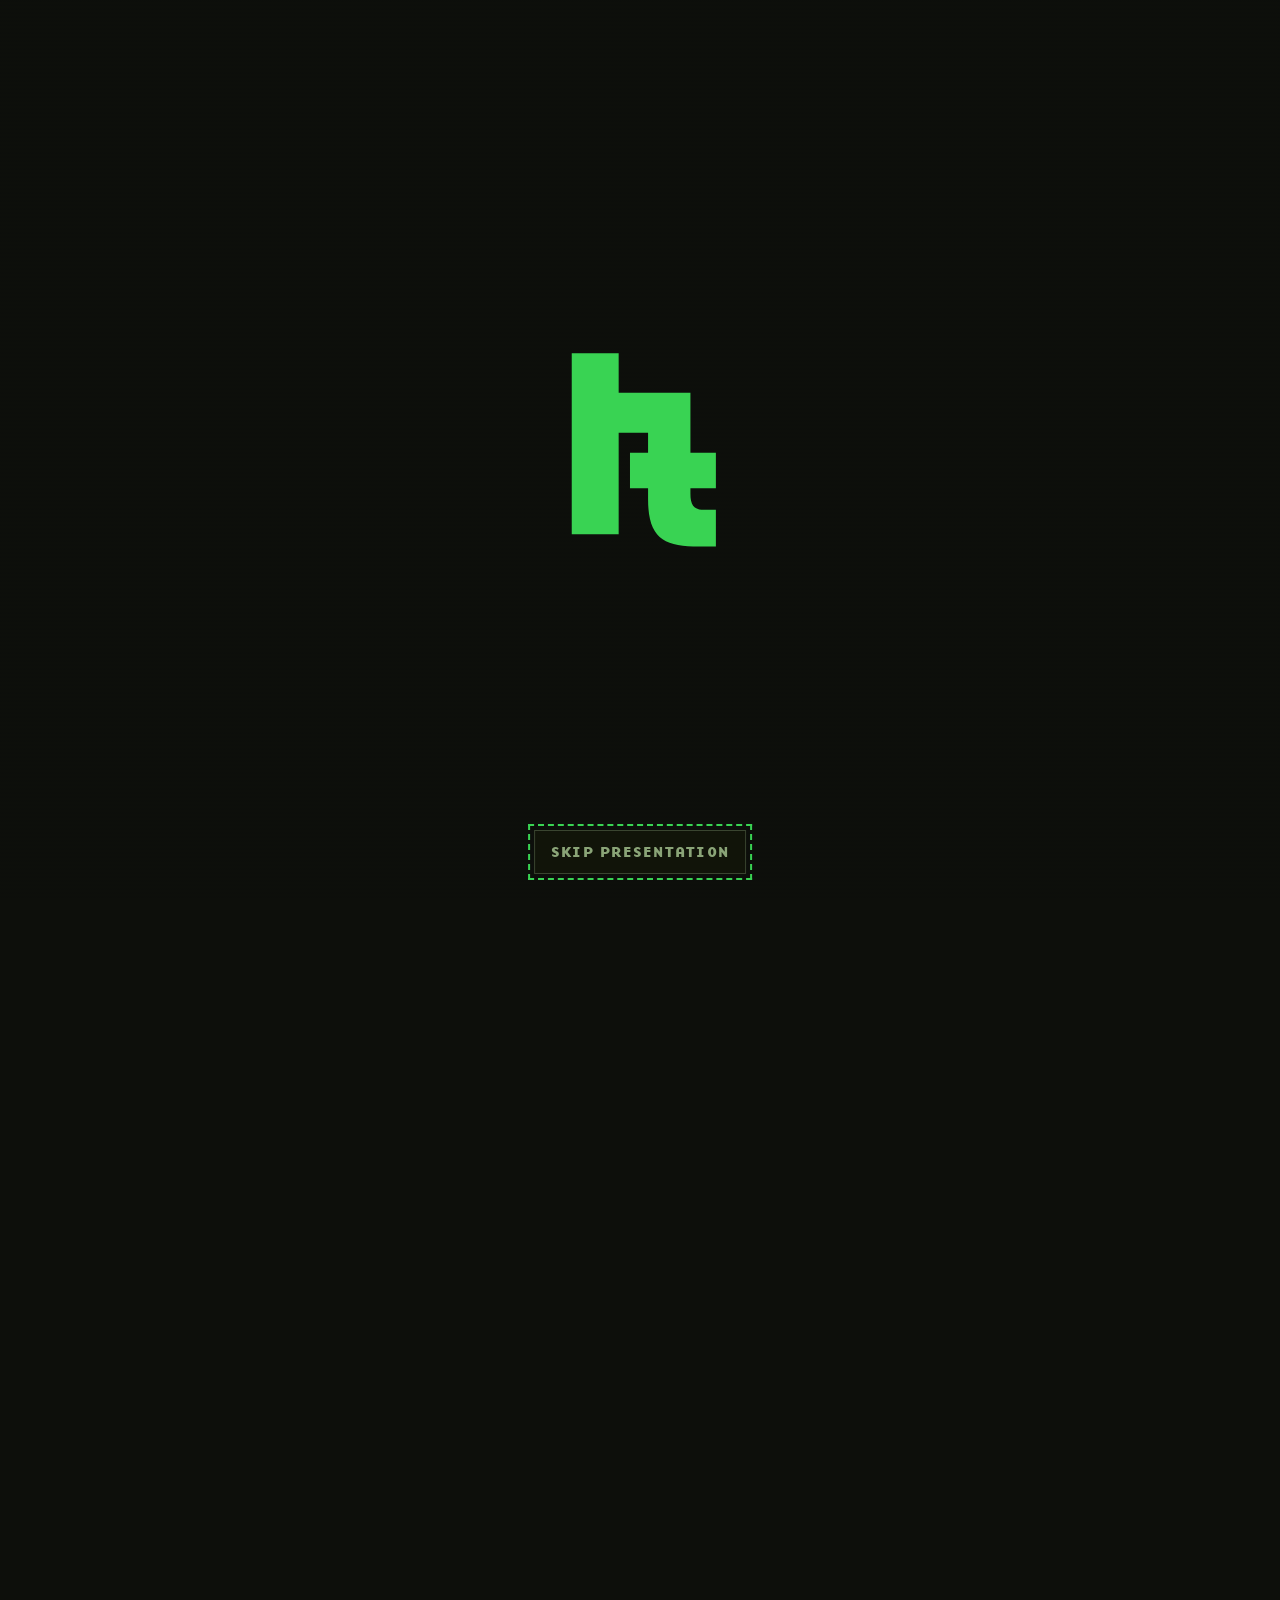
==== commit 40736242: "fix: refine compact transitions and responsive scale" ====
--- a/index.html
+++ b/index.html
@@ -35,7 +35,7 @@
 </script>
 <script src="assets/js/routes.js?v=3.2"></script>
 <script src="assets/js/boot-gate.js?v=3.2"></script>
-<link rel="stylesheet" href="styles/main.css?v=3.3">
+<link rel="stylesheet" href="styles/main.css?v=3.6">
 </head>
 <body>
   <a class="skip-link" href="#main-content">Skip to content</a>
@@ -73,7 +73,7 @@
           Design-led.
           <span class="amber-line">Security-aware.</span>
         </h1>
-        <p class="hero-lede"><strong class="role-title">Design engineer for technical web experiences.</strong> I design and document systems across Linux security, on-chain publishing, and information-rich interfaces—turning constraints and evidence into work people can inspect and use.</p>
+        <p class="hero-lede responsive-intro"><strong class="role-title">Design engineer for technical web experiences.</strong> I design and document systems across Linux security, on-chain publishing, and information-rich interfaces—turning constraints and evidence into work people can inspect and use.</p>
         <div class="hero-actions" aria-label="Primary actions">
           <a class="button button-primary" href="projects.html" data-event="case_study_open">View selected work</a>
           <a class="button" href="mailto:h1t3k@proton.me?subject=Professional%20conversation" data-event="contact_click">Email Keaton</a>
@@ -168,7 +168,7 @@
     </footer>
   </div>
 
-  <script defer src="assets/js/boot.js?v=3.2"></script>
-  <script defer src="assets/js/init.js?v=3.2"></script>
+  <script defer src="assets/js/boot.js?v=3.4"></script>
+  <script defer src="assets/js/init.js?v=3.3"></script>
 </body>
 </html>
--- a/styles/main.css
+++ b/styles/main.css
@@ -108,6 +108,11 @@
   --step-2:clamp(1.5rem,1.2rem + 1.25vw,2.25rem);
   --step-3:clamp(2rem,1.35rem + 2.6vw,3.5rem);
   --step-hero:clamp(2.75rem,6vw,5.5rem);
+  --bounded-copy:clamp(16px,calc(12px + .833333vw),18px);
+  --bounded-intro:clamp(18px,calc(13.5px + .9375vw),20.25px);
+  --bounded-meta:clamp(14px,calc(10.5px + .729167vw),15.75px);
+  --bounded-card-heading:clamp(24px,calc(18px + 1.25vw),27px);
+  --bounded-heading:clamp(32px,calc(24px + 1.666667vw),36px);
   --wrap:1120px;
   --gutter:clamp(1rem,.75rem + 1vw,2rem);
   --page-inline-start:max(1rem,env(safe-area-inset-left));
@@ -450,6 +455,8 @@
   line-height:1.7;
 }
 .home-hero .hero-lede{max-width:74ch}
+.hero-lede.responsive-intro,
+.page-intro>p.responsive-intro:last-child{font-size:var(--bounded-intro)}
 .role-title{display:block;margin-bottom:.35rem;color:var(--text);font-family:var(--display);font-style:normal}
 .hero-actions,
 .project-actions,
@@ -526,6 +533,23 @@
 .boundary-panel p{
   max-width:68ch;
   color:var(--muted);
+}
+#intro-title,
+#selected-title,
+#practice-title,
+#architecture-title,
+#background-title,
+#contact-title,
+#supporting-title,
+#archive-title{
+  font-size:var(--bounded-heading);
+}
+#intro-title~p,
+#architecture-title~p,
+#architecture-title~.fact-list,
+#background-title+p,
+#contact-title+p{
+  font-size:var(--bounded-copy);
 }
 .evidence-grid,
 .practice-grid,
@@ -566,6 +590,10 @@
   margin:0;
   color:var(--muted);
 }
+.evidence-card h3,
+.practice-card h3{font-size:var(--bounded-card-heading)}
+.evidence-card p,
+.practice-card p{font-size:var(--bounded-copy)}
 .card-index,
 .practice-index,
 .post-meta{
@@ -574,6 +602,9 @@
   letter-spacing:.09em;
   text-transform:uppercase;
 }
+.evidence-card .card-index,
+.practice-card .practice-index,
+.evidence-card .tag{font-size:var(--bounded-meta)}
 .tag{
   display:inline-block;
   padding:.25rem .45rem;
@@ -709,10 +740,11 @@
 }
 .supporting-grid h3{
   color:var(--green);
-  font-size:var(--step-1);
-  text-transform:uppercase;
-}
-.supporting-grid p{color:var(--muted)}
+  font-size:var(--bounded-intro);
+  text-transform:uppercase;
+}
+.supporting-grid p{color:var(--muted);font-size:var(--bounded-copy)}
+.supporting-grid .text-link{font-size:var(--bounded-copy)}
 
 @media (min-width:920px){
   .project-flow-layout{grid-template-columns:minmax(12rem,15rem) minmax(0,1fr);gap:clamp(2rem,5vw,4rem)}
@@ -821,7 +853,7 @@
 }
 .type-meta{
   display:grid;
-  grid-template-columns:repeat(3,minmax(0,1fr));
+  grid-template-columns:repeat(4,minmax(0,1fr));
   gap:1rem;
   margin-bottom:2rem;
   padding-bottom:1rem;
@@ -835,6 +867,7 @@
   text-transform:uppercase;
 }
 .type-meta strong{color:var(--muted);font-size:var(--step--1)}
+.type-meta [data-specimen-size]{font-variant-numeric:tabular-nums}
 .type-sample{
   margin:0;
   color:var(--text);
@@ -864,7 +897,8 @@
 }
 .gallery{
   display:grid;
-  grid-template-columns:repeat(2,minmax(0,1fr));
+  grid-template-columns:repeat(auto-fill,138px);
+  justify-content:start;
   gap:.75rem;
 }
 .gallery figure{
@@ -939,6 +973,7 @@
 /* Redirect-qualified boot gate */
 @keyframes blink{0%,100%{opacity:1}50%{opacity:0}}
 @keyframes fade-in{from{opacity:0;transform:translateY(.75rem)}to{opacity:1;transform:none}}
+@keyframes arrival-fade{from{opacity:0}to{opacity:1}}
 @keyframes sweep{from{transform:translateY(0);opacity:1}to{transform:translateY(120%);opacity:1}}
 #boot{
   position:fixed;
@@ -985,8 +1020,8 @@
   font-size:var(--step--1);
   line-height:1.8;
 }
-.is-compact .boot-route-name{opacity:1}
-.is-compact .boot-log{top:max(7.5rem,calc(env(safe-area-inset-top) + 7.5rem))}
+.is-compact{cursor:pointer}
+.is-compact .boot-route-name{display:none}
 .is-compact .mono-stage{display:none}
 .is-static .boot-log{opacity:1}
 .boot-log.wipe{opacity:0;transition:opacity .12s linear}
@@ -1052,12 +1087,27 @@
   cursor:pointer;
 }
 .skip-hint:hover{color:var(--green);border-color:var(--green)}
+.is-compact .skip-hint{
+  min-height:44px;
+  padding:.6rem .9rem;
+  border:0;
+  background:transparent;
+  color:var(--dim);
+  font-weight:400;
+  letter-spacing:.08em;
+  text-transform:lowercase;
+}
+.is-compact .skip-hint:hover{
+  border-color:transparent;
+  color:var(--green);
+}
 html.boot-done.did-boot .cascade{opacity:0;animation:fade-in .45s ease forwards}
 html.boot-done.did-boot .cascade-t1{animation-delay:0s}
 html.boot-done.did-boot .cascade-t2{animation-delay:.06s}
 html.boot-done.did-boot .cascade-t3{animation-delay:.12s}
 html.boot-done.did-boot .cascade-t4{animation-delay:.18s}
-html.transition-arrival .wrap{animation:fade-in .12s ease both}
+html.transition-arrival main,
+html.transition-arrival footer{animation:arrival-fade .12s ease both}
 
 @media (max-width:760px){
   .evidence-grid,
@@ -1070,7 +1120,6 @@
   .project-facts>div,
   .fact-list>div{grid-template-columns:minmax(0,1fr);gap:.25rem}
   .project-record{min-height:0}
-  .gallery{grid-template-columns:minmax(0,1fr)}
   .control-row{align-items:flex-start;flex-direction:column}
 }
 
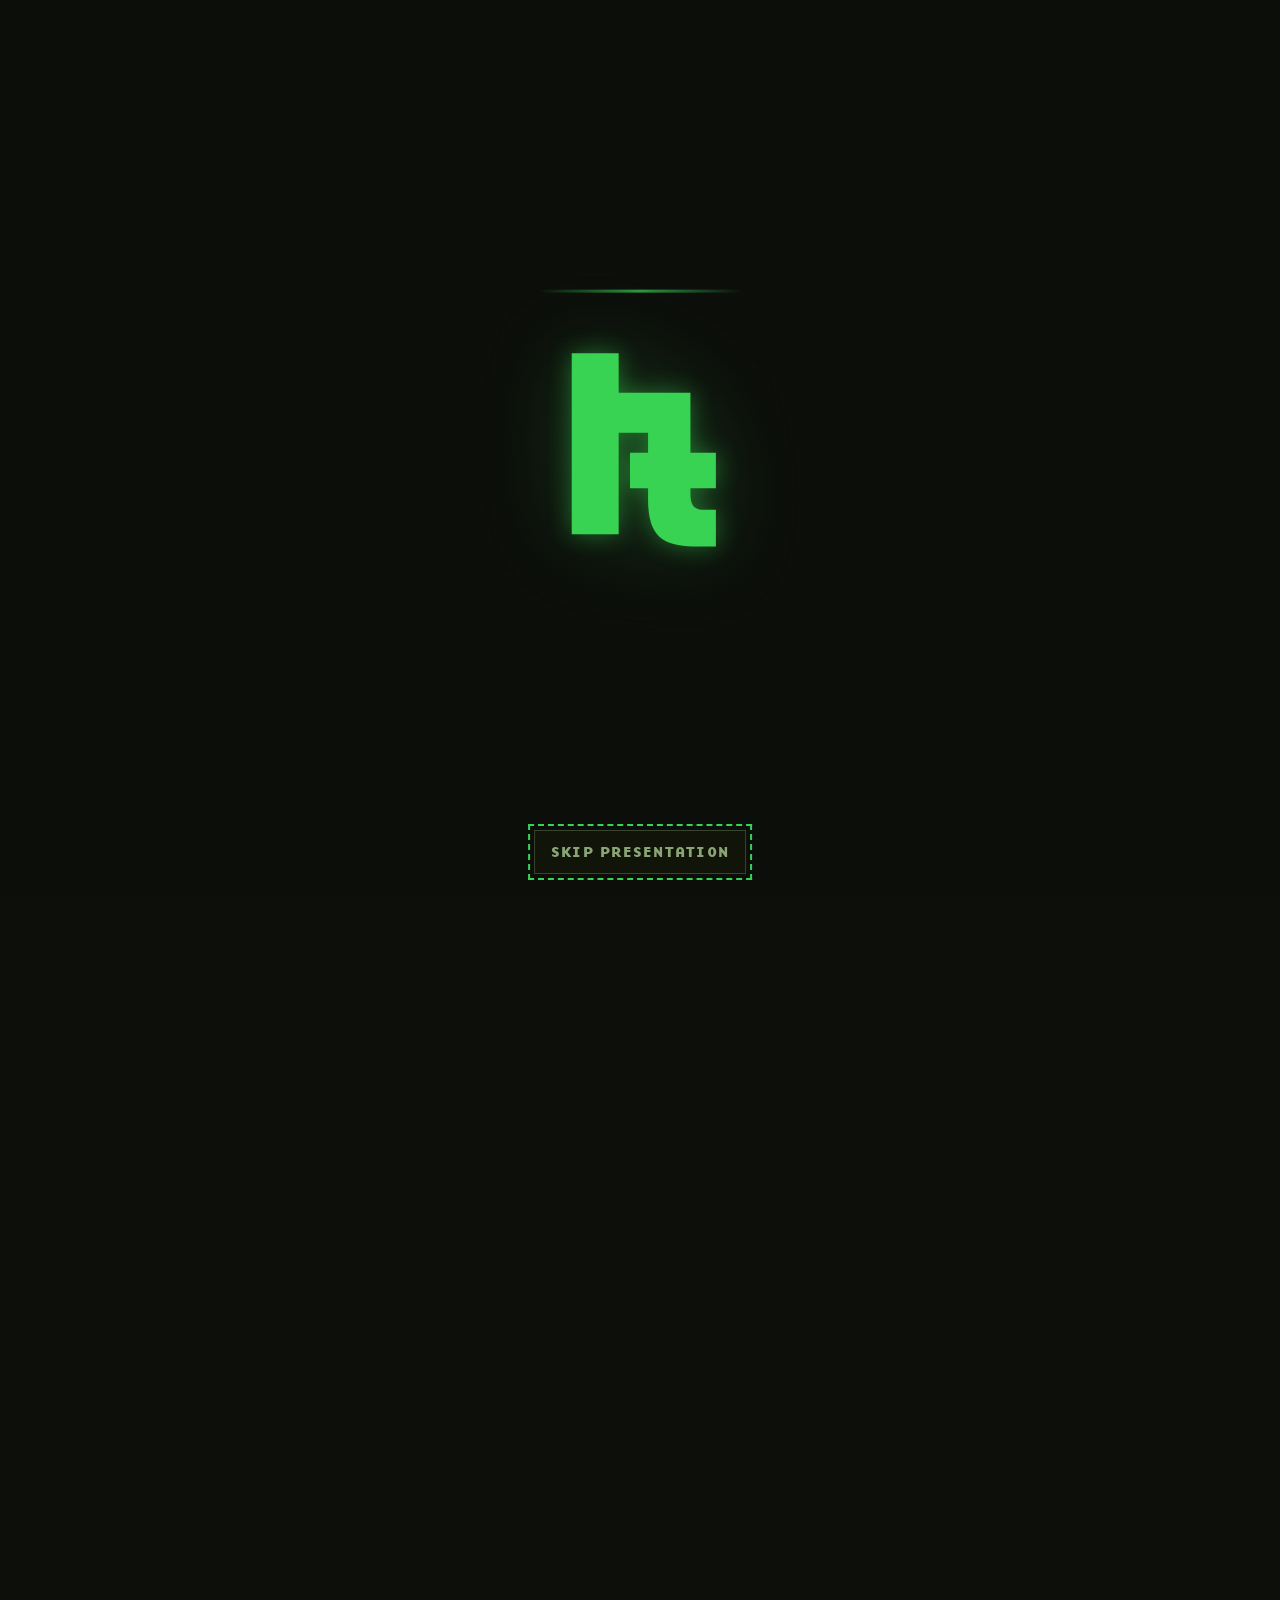
==== commit 65d70a1b: "fix: restore project parallax at compact widths" ====
--- a/index.html
+++ b/index.html
@@ -35,7 +35,7 @@
 </script>
 <script src="assets/js/routes.js?v=3.2"></script>
 <script src="assets/js/boot-gate.js?v=3.2"></script>
-<link rel="stylesheet" href="styles/main.css?v=3.6">
+<link rel="stylesheet" href="styles/main.css?v=3.7">
 </head>
 <body>
   <a class="skip-link" href="#main-content">Skip to content</a>
--- a/styles/main.css
+++ b/styles/main.css
@@ -643,8 +643,13 @@
 }
 .project-flow>li{
   counter-increment:project;
-  position:relative;
-}
+  position:sticky;
+  top:calc(env(safe-area-inset-top) + var(--nav-row-height) + 1.25rem);
+}
+.project-flow>li:nth-child(1){z-index:1}
+.project-flow>li:nth-child(2){z-index:2}
+.project-flow>li:nth-child(3){z-index:3}
+.project-flow>li:nth-child(4){z-index:4}
 .project-record{
   position:relative;
   min-height:clamp(300px,65svh,640px);
@@ -749,11 +754,6 @@
 @media (min-width:920px){
   .project-flow-layout{grid-template-columns:minmax(12rem,15rem) minmax(0,1fr);gap:clamp(2rem,5vw,4rem)}
   .project-flow-rail{position:sticky;top:calc(var(--nav-row-height) + 2rem);align-self:start}
-  .project-flow>li{position:sticky;top:calc(var(--nav-row-height) + 1.25rem)}
-  .project-flow>li:nth-child(1){z-index:1}
-  .project-flow>li:nth-child(2){z-index:2}
-  .project-flow>li:nth-child(3){z-index:3}
-  .project-flow>li:nth-child(4){z-index:4}
 }
 .motion-ready [data-depth-item]{
   opacity:.5;
